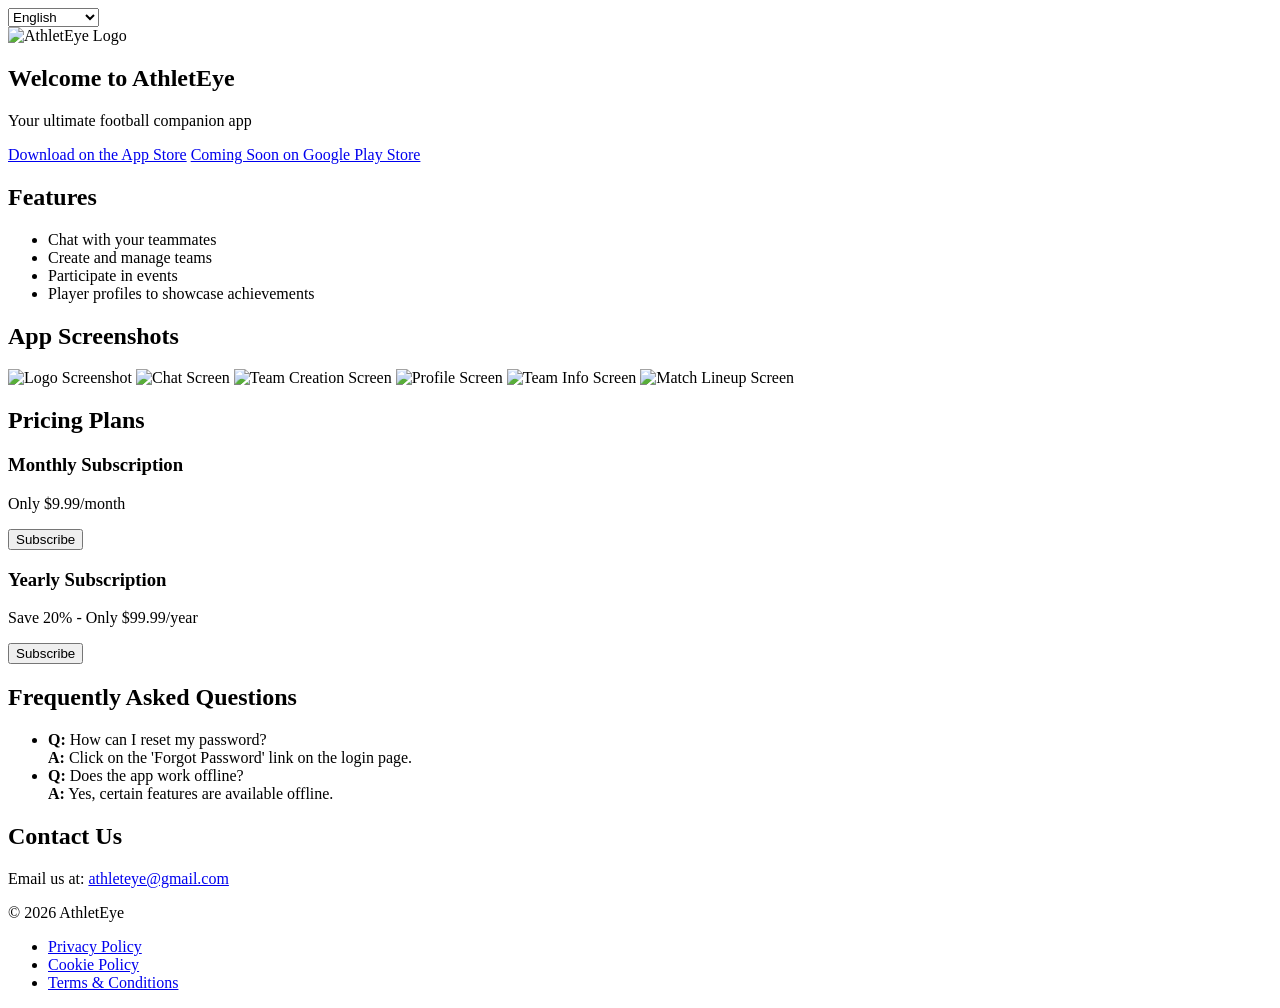
==== index.html @ b9a9fe34 "Created index.html for the AthletEye website with multilingual support and various sections." ====
<!DOCTYPE html>
<html lang="en">
<head>
    <meta charset="UTF-8">
    <meta name="viewport" content="width=device-width, initial-scale=1.0">
    <title>AthletEye - Multilingual Marketing Website</title>
    <link rel="stylesheet" href="styles.css">
</head>
<body>
    <header>
        <div class="language-switcher">
            <select id="language-selector">
                <option value="en">English</option>
                <option value="es">Spanish</option>
                <option value="tr">Turkish</option>
                <option value="pt">Portuguese</option>
                <option value="de">German</option>
                <option value="it">Italian</option>
                <option value="fr">French</option>
            </select>
        </div>
        <div class="logo">
            <img src="logo.png" alt="AthletEye Logo">
        </div>
    </header>

    <section class="hero">
        <h1>Welcome to AthletEye</h1>
        <p>Your ultimate football companion app</p>
        <a href="https://appstore.com" class="cta-button">Download on the App Store</a>
        <a href="https://play.google.com" class="cta-button">Coming Soon on Google Play Store</a>
    </section>

    <section class="features">
        <h2>Features</h2>
        <ul>
            <li>Chat with your teammates</li>
            <li>Create and manage teams</li>
            <li>Participate in events</li>
            <li>Player profiles to showcase achievements</li>
        </ul>
    </section>

    <section class="screenshots">
        <h2>App Screenshots</h2>
        <div class="carousel">
            <img src="screenshots/logo.png" alt="Logo Screenshot">
            <img src="screenshots/chat.png" alt="Chat Screen">
            <img src="screenshots/team-creation.png" alt="Team Creation Screen">
            <img src="screenshots/profile.png" alt="Profile Screen">
            <img src="screenshots/team-info.png" alt="Team Info Screen">
            <img src="screenshots/match-lineup.png" alt="Match Lineup Screen">
        </div>
    </section>

    <section class="pricing">
        <h2>Pricing Plans</h2>
        <div class="plans">
            <div class="plan">
                <h3>Monthly Subscription</h3>
                <p>Only $9.99/month</p>
                <button>Subscribe</button>
            </div>
            <div class="plan">
                <h3>Yearly Subscription</h3>
                <p>Save 20% - Only $99.99/year</p>
                <button>Subscribe</button>
            </div>
        </div>
    </section>

    <section class="faq">
        <h2>Frequently Asked Questions</h2>
        <ul>
            <li><strong>Q:</strong> How can I reset my password?<br><strong>A:</strong> Click on the 'Forgot Password' link on the login page.</li>
            <li><strong>Q:</strong> Does the app work offline?<br><strong>A:</strong> Yes, certain features are available offline.</li>
        </ul>
    </section>

    <section class="contact">
        <h2>Contact Us</h2>
        <p>Email us at: <a href="mailto:athleteye@gmail.com">athleteye@gmail.com</a></p>
    </section>

    <footer>
        <p>&copy; 2026 AthletEye</p>
        <ul>
            <li><a href="https://iubenda.com/privacy-policy">Privacy Policy</a></li>
            <li><a href="https://iubenda.com/cookie-policy">Cookie Policy</a></li>
            <li><a href="https://iubenda.com/terms-and-conditions">Terms & Conditions</a></li>
        </ul>
    </footer>
</body>
</html>
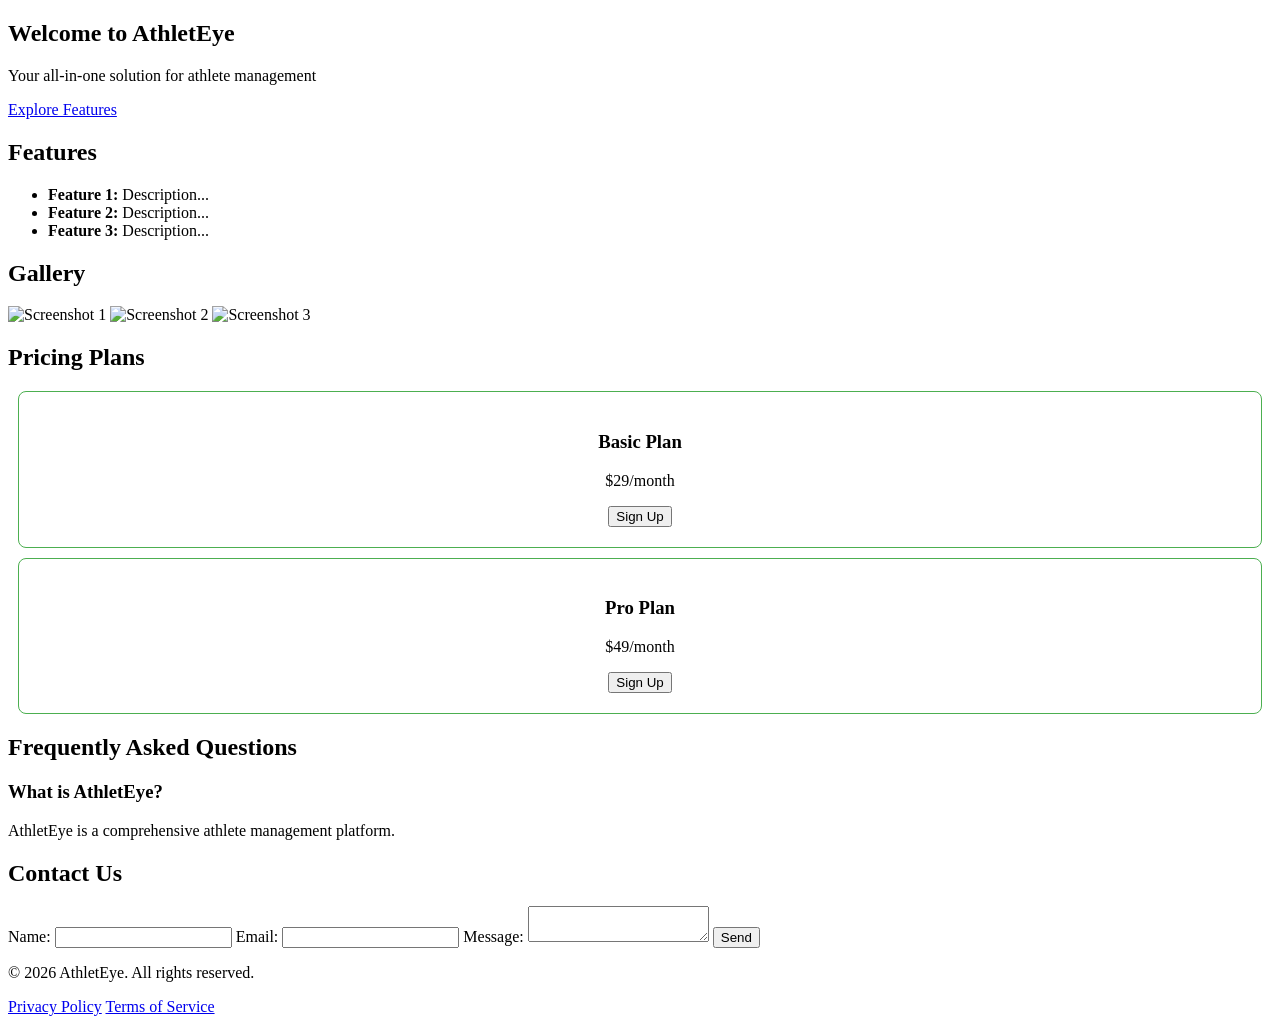
==== commit cb70009b: "Update index.html for multilingual support" ====
--- a/index.html
+++ b/index.html
@@ -3,92 +3,82 @@
 <head>
     <meta charset="UTF-8">
     <meta name="viewport" content="width=device-width, initial-scale=1.0">
-    <title>AthletEye - Multilingual Marketing Website</title>
+    <title>AthletEye Marketing Website</title>
     <link rel="stylesheet" href="styles.css">
 </head>
 <body>
-    <header>
-        <div class="language-switcher">
-            <select id="language-selector">
-                <option value="en">English</option>
-                <option value="es">Spanish</option>
-                <option value="tr">Turkish</option>
-                <option value="pt">Portuguese</option>
-                <option value="de">German</option>
-                <option value="it">Italian</option>
-                <option value="fr">French</option>
-            </select>
-        </div>
-        <div class="logo">
-            <img src="logo.png" alt="AthletEye Logo">
-        </div>
-    </header>
-
-    <section class="hero">
+    <!-- Hero Section -->
+    <section id="hero" data-lang="en">
         <h1>Welcome to AthletEye</h1>
-        <p>Your ultimate football companion app</p>
-        <a href="https://appstore.com" class="cta-button">Download on the App Store</a>
-        <a href="https://play.google.com" class="cta-button">Coming Soon on Google Play Store</a>
+        <p>Your all-in-one solution for athlete management</p>
+        <a href="#features" class="cta-button">Explore Features</a>
     </section>
 
-    <section class="features">
+    <!-- Features -->
+    <section id="features" data-lang="en">
         <h2>Features</h2>
         <ul>
-            <li>Chat with your teammates</li>
-            <li>Create and manage teams</li>
-            <li>Participate in events</li>
-            <li>Player profiles to showcase achievements</li>
+            <li><strong>Feature 1:</strong> Description...</li>
+            <li><strong>Feature 2:</strong> Description...</li>
+            <li><strong>Feature 3:</strong> Description...</li>
         </ul>
     </section>
 
-    <section class="screenshots">
-        <h2>App Screenshots</h2>
+    <!-- Screenshots Carousel -->
+    <section id="screenshots" data-lang="en">
+        <h2>Gallery</h2>
         <div class="carousel">
-            <img src="screenshots/logo.png" alt="Logo Screenshot">
-            <img src="screenshots/chat.png" alt="Chat Screen">
-            <img src="screenshots/team-creation.png" alt="Team Creation Screen">
-            <img src="screenshots/profile.png" alt="Profile Screen">
-            <img src="screenshots/team-info.png" alt="Team Info Screen">
-            <img src="screenshots/match-lineup.png" alt="Match Lineup Screen">
+            <img src="screenshot1.jpg" alt="Screenshot 1">
+            <img src="screenshot2.jpg" alt="Screenshot 2">
+            <img src="screenshot3.jpg" alt="Screenshot 3">
         </div>
     </section>
 
-    <section class="pricing">
+    <!-- Pricing Plans -->
+    <section id="pricing" data-lang="en">
         <h2>Pricing Plans</h2>
-        <div class="plans">
-            <div class="plan">
-                <h3>Monthly Subscription</h3>
-                <p>Only $9.99/month</p>
-                <button>Subscribe</button>
-            </div>
-            <div class="plan">
-                <h3>Yearly Subscription</h3>
-                <p>Save 20% - Only $99.99/year</p>
-                <button>Subscribe</button>
-            </div>
+        <div class="pricing-plan">
+            <h3>Basic Plan</h3>
+            <p>$29/month</p>
+            <button>Sign Up</button>
+        </div>
+        <div class="pricing-plan">
+            <h3>Pro Plan</h3>
+            <p>$49/month</p>
+            <button>Sign Up</button>
         </div>
     </section>
 
-    <section class="faq">
+    <!-- FAQ -->
+    <section id="faq" data-lang="en">
         <h2>Frequently Asked Questions</h2>
-        <ul>
-            <li><strong>Q:</strong> How can I reset my password?<br><strong>A:</strong> Click on the 'Forgot Password' link on the login page.</li>
-            <li><strong>Q:</strong> Does the app work offline?<br><strong>A:</strong> Yes, certain features are available offline.</li>
-        </ul>
+        <div class="faq-item">
+            <h3>What is AthletEye?</h3>
+            <p>AthletEye is a comprehensive athlete management platform.</p>
+        </div>
     </section>
 
-    <section class="contact">
+    <!-- Contact Form -->
+    <section id="contact" data-lang="en">
         <h2>Contact Us</h2>
-        <p>Email us at: <a href="mailto:athleteye@gmail.com">athleteye@gmail.com</a></p>
+        <form>
+            <label for="name">Name:</label>
+            <input type="text" id="name" name="name" required>
+            <label for="email">Email:</label>
+            <input type="email" id="email" name="email" required>
+            <label for="message">Message:</label>
+            <textarea id="message" name="message" required></textarea>
+            <button type="submit">Send</button>
+        </form>
     </section>
 
+    <!-- Iubenda Footer Links -->
     <footer>
-        <p>&copy; 2026 AthletEye</p>
-        <ul>
-            <li><a href="https://iubenda.com/privacy-policy">Privacy Policy</a></li>
-            <li><a href="https://iubenda.com/cookie-policy">Cookie Policy</a></li>
-            <li><a href="https://iubenda.com/terms-and-conditions">Terms & Conditions</a></li>
-        </ul>
+        <p>© 2026 AthletEye. All rights reserved.</p>
+        <a href="https://www.iubenda.com/en/help/6755-iubenda-and-your-website">Privacy Policy</a>
+        <a href="https://www.iubenda.com/en/help/6756-terms-of-service">Terms of Service</a>
     </footer>
+
+    <script src="script.js"></script>
 </body>
-</html>+</html>
--- a/styles.css
+++ b/styles.css
@@ -0,0 +1,83 @@
+.header {
+    background-color: #4CAF50; /* Green */
+    color: white;
+    padding: 15px;
+    text-align: center;
+}
+
+.language-switcher {
+    float: right;
+}
+
+.hero {
+    background-image: url('hero-background.jpg');
+    height: 50vh;
+    display: flex;
+    justify-content: center;
+    align-items: center;
+    color: white;
+    text-align: center;
+}
+
+.features {
+    display: flex;
+    flex-wrap: wrap;
+    justify-content: space-around;
+    padding: 20px;
+}
+
+.feature {
+    flex: 1;
+    min-width: 200px;
+    margin: 10px;
+    text-align: center;
+}
+
+.screenshots-carousel {
+    display: flex;
+    overflow: auto;
+    padding: 20px;
+}
+
+.screenshot {
+    min-width: 300px;
+    margin: 10px;
+}
+
+.pricing-plans {
+    display: flex;
+    justify-content: space-around;
+    padding: 20px;
+}
+
+.pricing-plan {
+    border: 1px solid #4CAF50;
+    border-radius: 8px;
+    padding: 20px;
+    text-align: center;
+    flex: 1;
+    margin: 10px;
+}
+
+.faq {
+    padding: 20px;
+}
+
+.contact-form {
+    display: flex;
+    flex-direction: column;
+    padding: 20px;
+}
+
+.footer {
+    background-color: #4CAF50;
+    color: white;
+    text-align: center;
+    padding: 15px;
+}
+
+@media (max-width: 768px) {
+    .features, .pricing-plans {
+        flex-direction: column;
+    }
+}
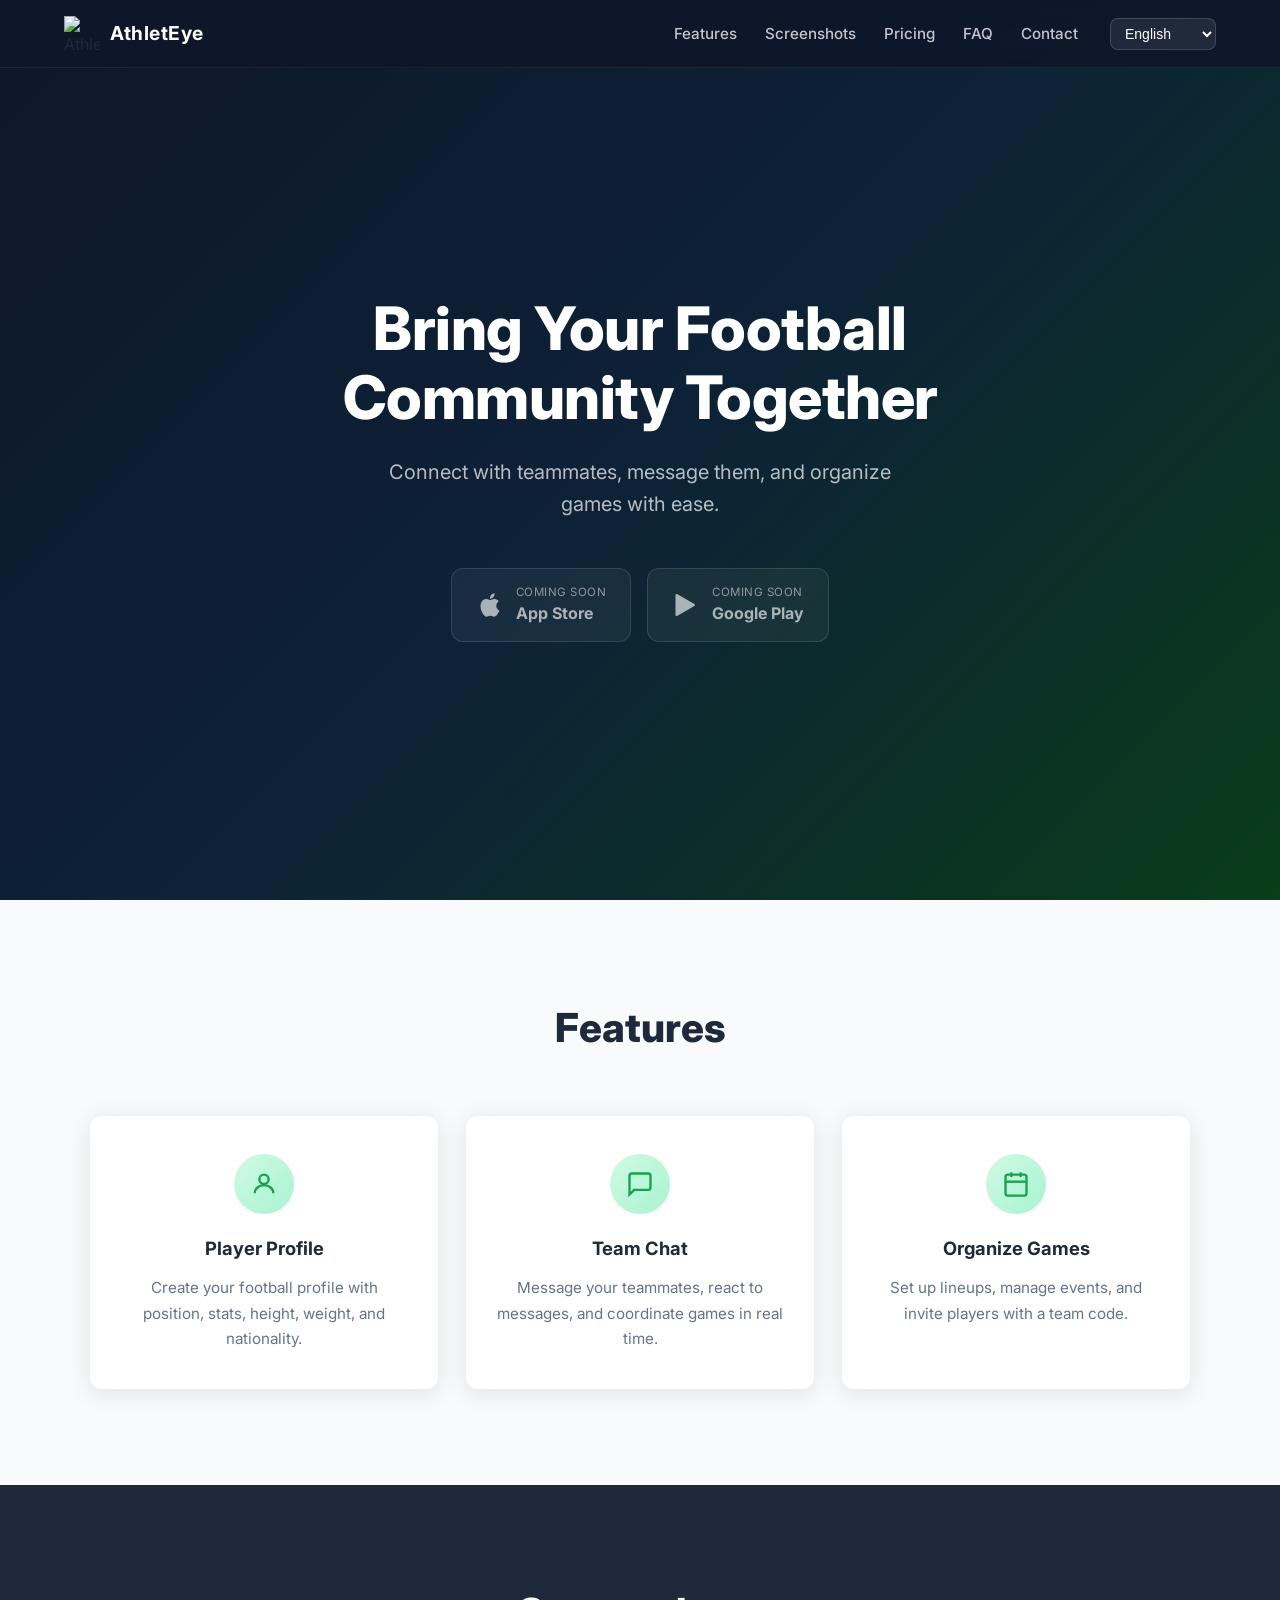
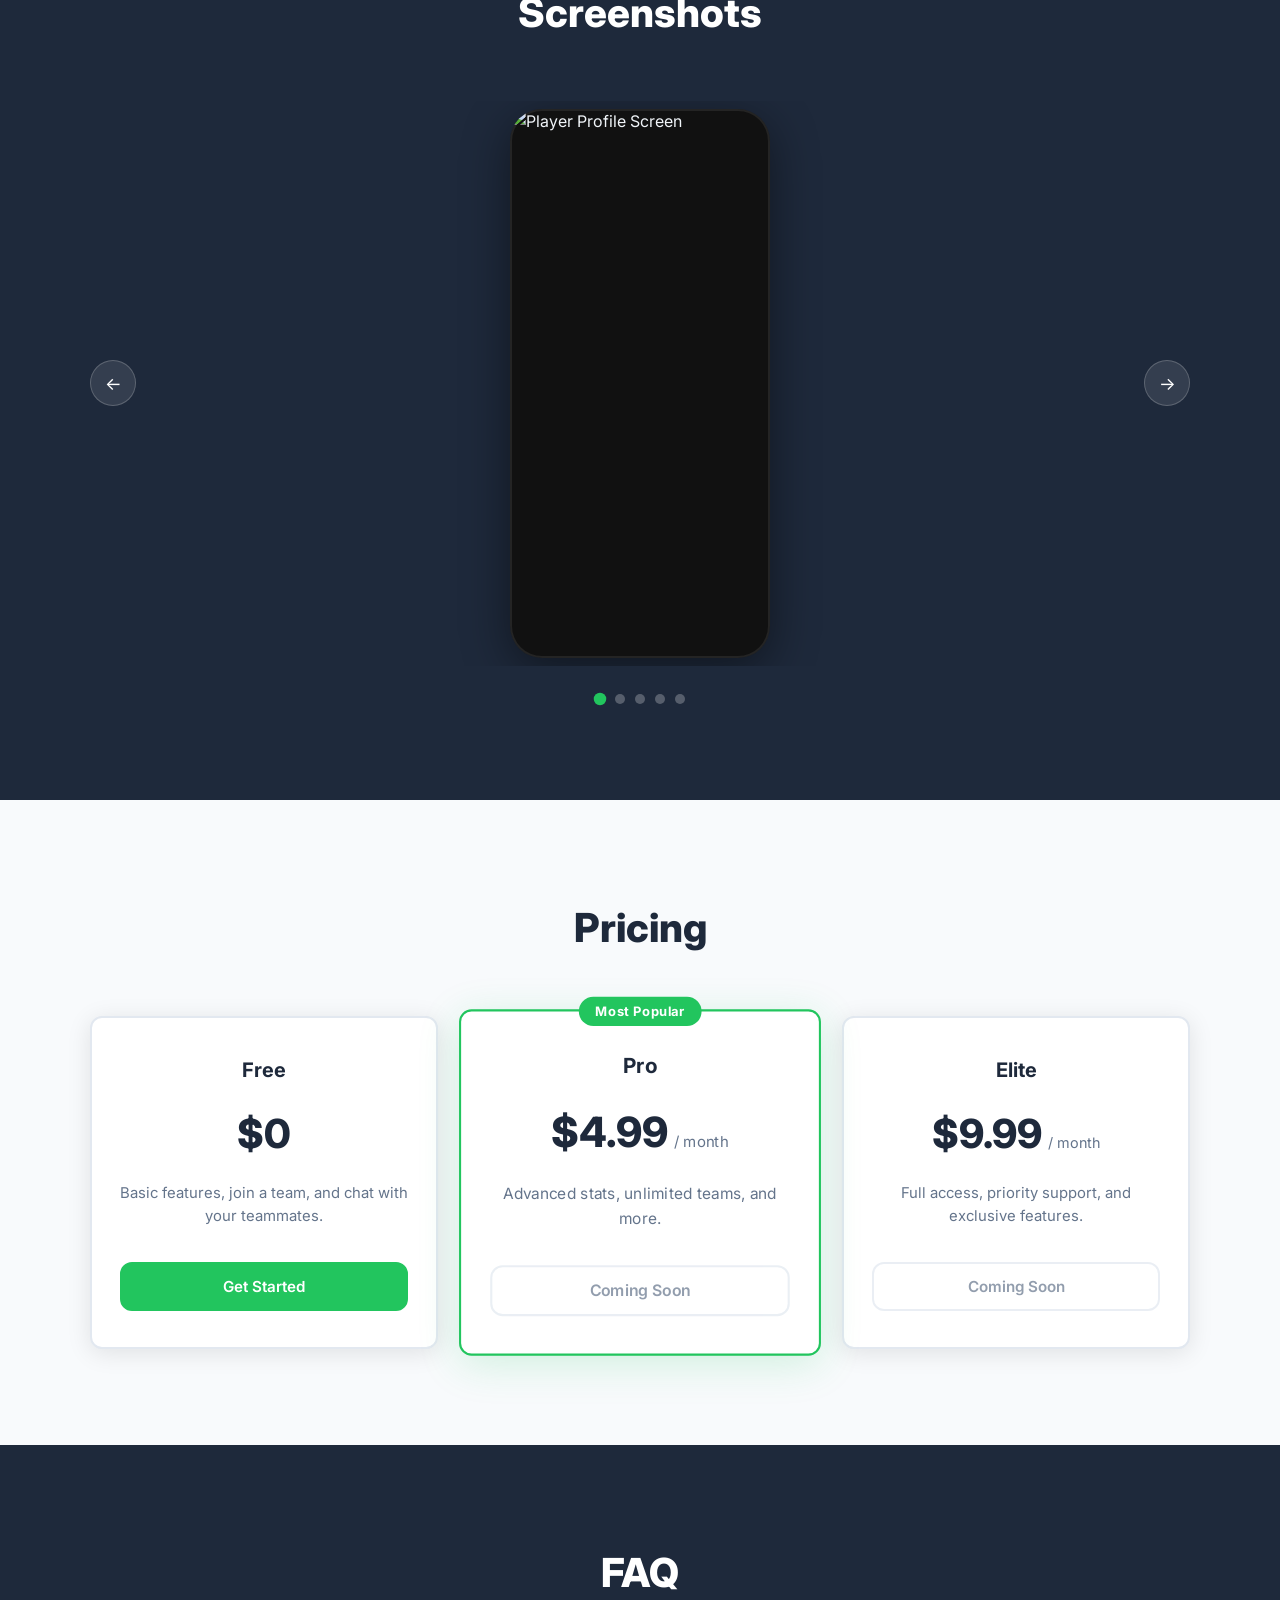
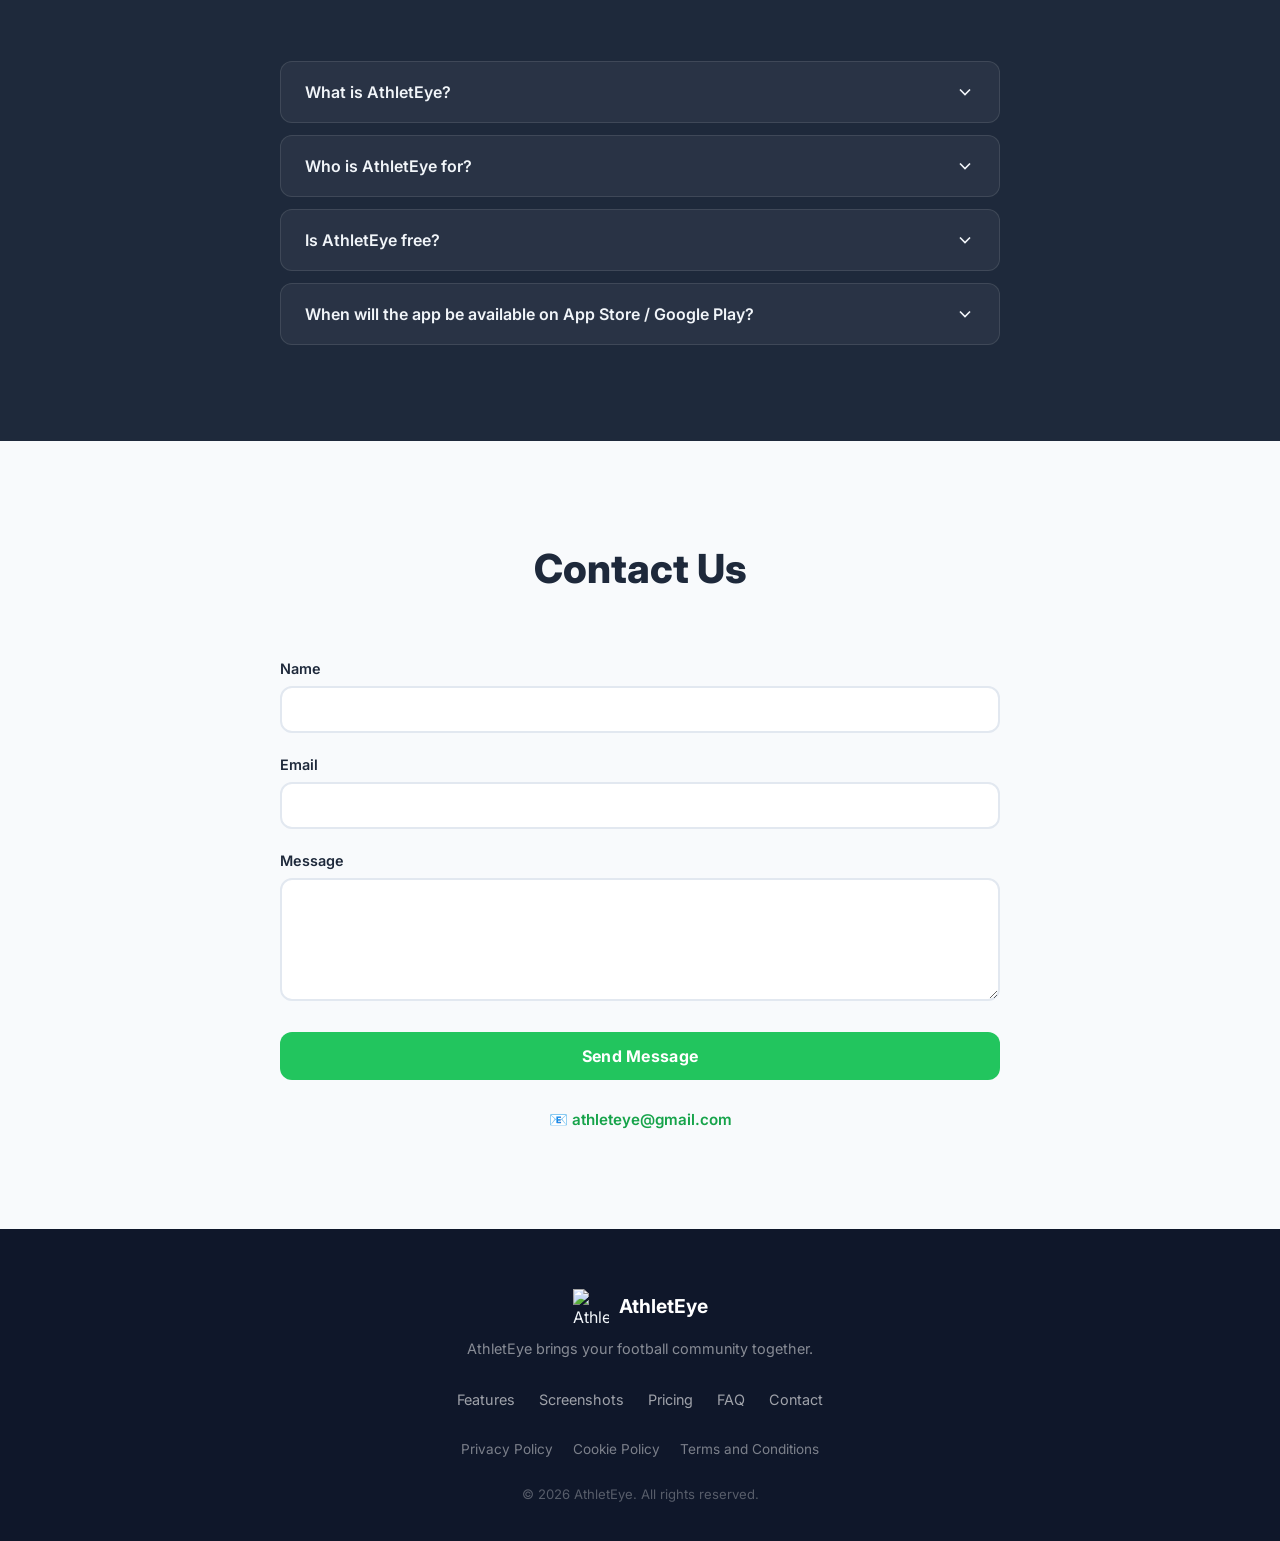
==== commit f8f10973: "Complete AthletEye website redesign: rewrite index.html, styles.css, script.js, translations.json Co" ====
--- a/index.html
+++ b/index.html
@@ -3,82 +3,289 @@
 <head>
     <meta charset="UTF-8">
     <meta name="viewport" content="width=device-width, initial-scale=1.0">
-    <title>AthletEye Marketing Website</title>
+    <title>AthletEye – Football Community App</title>
     <link rel="stylesheet" href="styles.css">
+    <link rel="preconnect" href="https://fonts.googleapis.com">
+    <link rel="preconnect" href="https://fonts.gstatic.com" crossorigin>
+    <link href="https://fonts.googleapis.com/css2?family=Inter:wght@400;500;600;700;800&display=swap" rel="stylesheet">
 </head>
 <body>
+
+    <!-- Navbar -->
+    <nav id="navbar">
+        <div class="nav-inner">
+            <a class="nav-brand" href="#">
+                <img src="logo.png" alt="AthletEye Logo" class="nav-logo">
+                <span class="nav-name">AthletEye</span>
+            </a>
+            <ul class="nav-links">
+                <li><a href="#features" data-i18n="nav.features">Features</a></li>
+                <li><a href="#screenshots" data-i18n="nav.screenshots">Screenshots</a></li>
+                <li><a href="#pricing" data-i18n="nav.pricing">Pricing</a></li>
+                <li><a href="#faq" data-i18n="nav.faq">FAQ</a></li>
+                <li><a href="#contact" data-i18n="nav.contact">Contact</a></li>
+            </ul>
+            <select id="language-selector" aria-label="Select Language">
+                <option value="en">English</option>
+                <option value="es">Español</option>
+                <option value="tr">Türkçe</option>
+                <option value="pt">Português</option>
+                <option value="de">Deutsch</option>
+                <option value="it">Italiano</option>
+                <option value="fr">Français</option>
+            </select>
+            <button class="nav-toggle" id="nav-toggle" aria-label="Toggle navigation">
+                <span></span><span></span><span></span>
+            </button>
+        </div>
+    </nav>
+
     <!-- Hero Section -->
-    <section id="hero" data-lang="en">
-        <h1>Welcome to AthletEye</h1>
-        <p>Your all-in-one solution for athlete management</p>
-        <a href="#features" class="cta-button">Explore Features</a>
-    </section>
-
-    <!-- Features -->
-    <section id="features" data-lang="en">
-        <h2>Features</h2>
-        <ul>
-            <li><strong>Feature 1:</strong> Description...</li>
-            <li><strong>Feature 2:</strong> Description...</li>
-            <li><strong>Feature 3:</strong> Description...</li>
-        </ul>
-    </section>
-
-    <!-- Screenshots Carousel -->
-    <section id="screenshots" data-lang="en">
-        <h2>Gallery</h2>
-        <div class="carousel">
-            <img src="screenshot1.jpg" alt="Screenshot 1">
-            <img src="screenshot2.jpg" alt="Screenshot 2">
-            <img src="screenshot3.jpg" alt="Screenshot 3">
-        </div>
-    </section>
-
-    <!-- Pricing Plans -->
-    <section id="pricing" data-lang="en">
-        <h2>Pricing Plans</h2>
-        <div class="pricing-plan">
-            <h3>Basic Plan</h3>
-            <p>$29/month</p>
-            <button>Sign Up</button>
-        </div>
-        <div class="pricing-plan">
-            <h3>Pro Plan</h3>
-            <p>$49/month</p>
-            <button>Sign Up</button>
-        </div>
-    </section>
-
-    <!-- FAQ -->
-    <section id="faq" data-lang="en">
-        <h2>Frequently Asked Questions</h2>
-        <div class="faq-item">
-            <h3>What is AthletEye?</h3>
-            <p>AthletEye is a comprehensive athlete management platform.</p>
-        </div>
-    </section>
-
-    <!-- Contact Form -->
-    <section id="contact" data-lang="en">
-        <h2>Contact Us</h2>
-        <form>
-            <label for="name">Name:</label>
-            <input type="text" id="name" name="name" required>
-            <label for="email">Email:</label>
-            <input type="email" id="email" name="email" required>
-            <label for="message">Message:</label>
-            <textarea id="message" name="message" required></textarea>
-            <button type="submit">Send</button>
-        </form>
-    </section>
-
-    <!-- Iubenda Footer Links -->
-    <footer>
-        <p>© 2026 AthletEye. All rights reserved.</p>
-        <a href="https://www.iubenda.com/en/help/6755-iubenda-and-your-website">Privacy Policy</a>
-        <a href="https://www.iubenda.com/en/help/6756-terms-of-service">Terms of Service</a>
+    <section id="hero">
+        <div class="hero-content">
+            <h1 class="hero-title" data-i18n="hero.title">Bring Your Football Community Together</h1>
+            <p class="hero-subtitle" data-i18n="hero.subtitle">Connect with teammates, message them, and organize games with ease.</p>
+            <div class="hero-buttons">
+                <a href="#" class="btn-store btn-store--disabled" aria-disabled="true">
+                    <svg class="store-icon" viewBox="0 0 24 24" fill="currentColor" aria-hidden="true"><path d="M18.71 19.5c-.83 1.24-1.71 2.45-3.05 2.47-1.34.03-1.77-.79-3.29-.79-1.53 0-2 .77-3.27.82-1.31.05-2.3-1.32-3.14-2.53C4.25 17 2.94 12.45 4.7 9.39c.87-1.52 2.43-2.48 4.12-2.51 1.28-.02 2.5.87 3.29.87.78 0 2.26-1.07 3.8-.91.65.03 2.47.26 3.64 1.98-.09.06-2.17 1.28-2.15 3.81.03 3.02 2.65 4.03 2.68 4.04-.03.07-.42 1.44-1.38 2.83M13 3.5c.73-.83 1.94-1.46 2.94-1.5.13 1.17-.34 2.35-1.04 3.19-.69.85-1.83 1.51-2.95 1.42-.15-1.15.41-2.35 1.05-3.11z"/></svg>
+                    <div class="store-text">
+                        <span class="store-label" data-i18n="hero.coming_soon">Coming Soon</span>
+                        <span class="store-name" data-i18n="hero.appstore_btn">App Store</span>
+                    </div>
+                </a>
+                <a href="#" class="btn-store btn-store--disabled" aria-disabled="true">
+                    <svg class="store-icon" viewBox="0 0 24 24" fill="currentColor" aria-hidden="true"><path d="M3 20.5v-17c0-.83 1.01-1.3 1.69-.78l14.5 8.5c.62.36.62 1.21 0 1.57l-14.5 8.5c-.68.51-1.69.04-1.69-.79z"/></svg>
+                    <div class="store-text">
+                        <span class="store-label" data-i18n="hero.coming_soon">Coming Soon</span>
+                        <span class="store-name" data-i18n="hero.googleplay_btn">Google Play</span>
+                    </div>
+                </a>
+            </div>
+        </div>
+    </section>
+
+    <!-- Features Section -->
+    <section id="features" class="section section--light">
+        <div class="container">
+            <h2 class="section-title" data-i18n="features.section_title">Features</h2>
+            <div class="features-grid">
+                <div class="feature-card">
+                    <div class="feature-icon">
+                        <svg viewBox="0 0 24 24" fill="none" stroke="currentColor" stroke-width="2" aria-hidden="true"><circle cx="12" cy="8" r="4"/><path d="M4 20c0-4 3.6-7 8-7s8 3 8 7"/></svg>
+                    </div>
+                    <h3 data-i18n="features.feature1_title">Player Profile</h3>
+                    <p data-i18n="features.feature1_desc">Create your football profile with position, stats, height, weight, and nationality.</p>
+                </div>
+                <div class="feature-card">
+                    <div class="feature-icon">
+                        <svg viewBox="0 0 24 24" fill="none" stroke="currentColor" stroke-width="2" aria-hidden="true"><path d="M21 15a2 2 0 0 1-2 2H7l-4 4V5a2 2 0 0 1 2-2h14a2 2 0 0 1 2 2z"/></svg>
+                    </div>
+                    <h3 data-i18n="features.feature2_title">Team Chat</h3>
+                    <p data-i18n="features.feature2_desc">Message your teammates, react to messages, and coordinate games in real time.</p>
+                </div>
+                <div class="feature-card">
+                    <div class="feature-icon">
+                        <svg viewBox="0 0 24 24" fill="none" stroke="currentColor" stroke-width="2" aria-hidden="true"><rect x="3" y="4" width="18" height="18" rx="2"/><line x1="16" y1="2" x2="16" y2="6"/><line x1="8" y1="2" x2="8" y2="6"/><line x1="3" y1="10" x2="21" y2="10"/></svg>
+                    </div>
+                    <h3 data-i18n="features.feature3_title">Organize Games</h3>
+                    <p data-i18n="features.feature3_desc">Set up lineups, manage events, and invite players with a team code.</p>
+                </div>
+            </div>
+        </div>
+    </section>
+
+    <!-- Screenshots Section -->
+    <section id="screenshots" class="section section--dark">
+        <div class="container">
+            <h2 class="section-title" data-i18n="screenshots.section_title">Screenshots</h2>
+            <div class="carousel-wrapper">
+                <button class="carousel-btn carousel-btn--prev" id="carousel-prev" aria-label="Previous screenshot">&#8592;</button>
+                <div class="carousel-track-container">
+                    <div class="carousel-track" id="carousel-track">
+                        <div class="carousel-slide">
+                            <div class="phone-frame">
+                                <img src="screenshot-profile.png" alt="Player Profile Screen" loading="lazy">
+                            </div>
+                        </div>
+                        <div class="carousel-slide">
+                            <div class="phone-frame">
+                                <img src="screenshot-team.png" alt="Team Setup Screen" loading="lazy">
+                            </div>
+                        </div>
+                        <div class="carousel-slide">
+                            <div class="phone-frame">
+                                <img src="screenshot-chat.png" alt="Team Chat Screen" loading="lazy">
+                            </div>
+                        </div>
+                        <div class="carousel-slide">
+                            <div class="phone-frame">
+                                <img src="screenshot-teaminfo.png" alt="Team Info Screen" loading="lazy">
+                            </div>
+                        </div>
+                        <div class="carousel-slide">
+                            <div class="phone-frame">
+                                <img src="screenshot-lineup.png" alt="Lineup Screen" loading="lazy">
+                            </div>
+                        </div>
+                    </div>
+                </div>
+                <button class="carousel-btn carousel-btn--next" id="carousel-next" aria-label="Next screenshot">&#8594;</button>
+            </div>
+            <div class="carousel-dots" id="carousel-dots">
+                <button class="dot dot--active" aria-label="Slide 1"></button>
+                <button class="dot" aria-label="Slide 2"></button>
+                <button class="dot" aria-label="Slide 3"></button>
+                <button class="dot" aria-label="Slide 4"></button>
+                <button class="dot" aria-label="Slide 5"></button>
+            </div>
+        </div>
+    </section>
+
+    <!-- Pricing Section -->
+    <section id="pricing" class="section section--light">
+        <div class="container">
+            <h2 class="section-title" data-i18n="pricing.section_title">Pricing</h2>
+            <div class="pricing-grid">
+                <div class="pricing-card">
+                    <h3 class="pricing-plan-name" data-i18n="pricing.free_title">Free</h3>
+                    <div class="pricing-price">
+                        <span class="price-amount">$0</span>
+                    </div>
+                    <p class="pricing-desc" data-i18n="pricing.free_desc">Basic features, join a team, and chat with your teammates.</p>
+                    <button class="btn-pricing" data-i18n="pricing.sign_up">Get Started</button>
+                </div>
+                <div class="pricing-card pricing-card--popular">
+                    <span class="popular-badge" data-i18n="pricing.most_popular">Most Popular</span>
+                    <h3 class="pricing-plan-name" data-i18n="pricing.pro_title">Pro</h3>
+                    <div class="pricing-price">
+                        <span class="price-amount">$4.99</span>
+                        <span class="price-period">/ <span data-i18n="pricing.month">month</span></span>
+                    </div>
+                    <p class="pricing-desc" data-i18n="pricing.pro_desc">Advanced stats, unlimited teams, and more.</p>
+                    <button class="btn-pricing btn-pricing--coming-soon" disabled>
+                        <span data-i18n="pricing.coming_soon">Coming Soon</span>
+                    </button>
+                </div>
+                <div class="pricing-card">
+                    <h3 class="pricing-plan-name" data-i18n="pricing.elite_title">Elite</h3>
+                    <div class="pricing-price">
+                        <span class="price-amount">$9.99</span>
+                        <span class="price-period">/ <span data-i18n="pricing.month">month</span></span>
+                    </div>
+                    <p class="pricing-desc" data-i18n="pricing.elite_desc">Full access, priority support, and exclusive features.</p>
+                    <button class="btn-pricing btn-pricing--coming-soon" disabled>
+                        <span data-i18n="pricing.coming_soon">Coming Soon</span>
+                    </button>
+                </div>
+            </div>
+        </div>
+    </section>
+
+    <!-- FAQ Section -->
+    <section id="faq" class="section section--dark">
+        <div class="container container--narrow">
+            <h2 class="section-title" data-i18n="faq.section_title">FAQ</h2>
+            <div class="faq-list">
+                <div class="faq-item">
+                    <button class="faq-question" aria-expanded="false">
+                        <span data-i18n="faq.q1">What is AthletEye?</span>
+                        <svg class="faq-chevron" viewBox="0 0 24 24" fill="none" stroke="currentColor" stroke-width="2" aria-hidden="true"><polyline points="6 9 12 15 18 9"/></svg>
+                    </button>
+                    <div class="faq-answer">
+                        <p data-i18n="faq.a1">AthletEye is a football community app for iOS and Android that helps players connect with teammates, organize games, and manage teams.</p>
+                    </div>
+                </div>
+                <div class="faq-item">
+                    <button class="faq-question" aria-expanded="false">
+                        <span data-i18n="faq.q2">Who is AthletEye for?</span>
+                        <svg class="faq-chevron" viewBox="0 0 24 24" fill="none" stroke="currentColor" stroke-width="2" aria-hidden="true"><polyline points="6 9 12 15 18 9"/></svg>
+                    </button>
+                    <div class="faq-answer">
+                        <p data-i18n="faq.a2">AthletEye is designed for football players aged 13 and above who want to stay connected with their team.</p>
+                    </div>
+                </div>
+                <div class="faq-item">
+                    <button class="faq-question" aria-expanded="false">
+                        <span data-i18n="faq.q3">Is AthletEye free?</span>
+                        <svg class="faq-chevron" viewBox="0 0 24 24" fill="none" stroke="currentColor" stroke-width="2" aria-hidden="true"><polyline points="6 9 12 15 18 9"/></svg>
+                    </button>
+                    <div class="faq-answer">
+                        <p data-i18n="faq.a3">Yes, AthletEye offers a free plan with essential features. Pro and Elite plans are available for advanced functionality.</p>
+                    </div>
+                </div>
+                <div class="faq-item">
+                    <button class="faq-question" aria-expanded="false">
+                        <span data-i18n="faq.q4">When will the app be available on App Store / Google Play?</span>
+                        <svg class="faq-chevron" viewBox="0 0 24 24" fill="none" stroke="currentColor" stroke-width="2" aria-hidden="true"><polyline points="6 9 12 15 18 9"/></svg>
+                    </button>
+                    <div class="faq-answer">
+                        <p data-i18n="faq.a4">AthletEye is coming soon to both the App Store and Google Play. Stay tuned for the official release!</p>
+                    </div>
+                </div>
+            </div>
+        </div>
+    </section>
+
+    <!-- Contact Section -->
+    <section id="contact" class="section section--light">
+        <div class="container container--narrow">
+            <h2 class="section-title" data-i18n="contact.section_title">Contact Us</h2>
+            <form id="contact-form" novalidate>
+                <div class="form-group">
+                    <label for="contact-name" data-i18n="contact.name_label">Name</label>
+                    <input type="text" id="contact-name" name="name" required autocomplete="name">
+                </div>
+                <div class="form-group">
+                    <label for="contact-email" data-i18n="contact.email_label">Email</label>
+                    <input type="email" id="contact-email" name="email" required autocomplete="email">
+                </div>
+                <div class="form-group">
+                    <label for="contact-message" data-i18n="contact.message_label">Message</label>
+                    <textarea id="contact-message" name="message" rows="5" required></textarea>
+                </div>
+                <button type="submit" class="btn-submit" data-i18n="contact.send_btn">Send Message</button>
+                <p class="form-success" id="form-success" hidden data-i18n="contact.success_msg">Thank you! Your message has been sent.</p>
+            </form>
+            <p class="contact-email">📧 <a href="mailto:athleteye@gmail.com">athleteye@gmail.com</a></p>
+        </div>
+    </section>
+
+    <!-- Footer -->
+    <footer id="footer">
+        <div class="footer-inner">
+            <div class="footer-brand">
+                <img src="logo.png" alt="AthletEye Logo" class="footer-logo">
+                <span class="footer-name">AthletEye</span>
+            </div>
+            <p class="footer-tagline" data-i18n="footer.tagline">AthletEye brings your football community together.</p>
+            <nav class="footer-nav" aria-label="Footer navigation">
+                <a href="#features" data-i18n="nav.features">Features</a>
+                <a href="#screenshots" data-i18n="nav.screenshots">Screenshots</a>
+                <a href="#pricing" data-i18n="nav.pricing">Pricing</a>
+                <a href="#faq" data-i18n="nav.faq">FAQ</a>
+                <a href="#contact" data-i18n="nav.contact">Contact</a>
+            </nav>
+            <div class="footer-legal">
+                <a href="https://www.iubenda.com/privacy-policy/13746302" class="iubenda-white no-brand iubenda-noiframe iubenda-embed iub-legal-only iub-body-embed" title="Privacy Policy">Privacy Policy</a>
+                <a href="https://www.iubenda.com/privacy-policy/13746302/cookie-policy" class="iubenda-white no-brand iubenda-noiframe iubenda-embed iub-body-embed" title="Cookie Policy">Cookie Policy</a>
+                <a href="https://www.iubenda.com/terms-and-conditions/13746302" class="iubenda-white no-brand iubenda-noiframe iubenda-embed iub-body-embed" title="Terms and Conditions">Terms and Conditions</a>
+            </div>
+            <p class="footer-rights" data-i18n="footer.rights">© 2026 AthletEye. All rights reserved.</p>
+        </div>
     </footer>
 
+    <script type="text/javascript">
+        (function (w,d) {
+            var loader = function () {
+                var s = d.createElement("script"), tag = d.getElementsByTagName("script")[0];
+                s.src = "https://cdn.iubenda.com/iubenda.js";
+                tag.parentNode.insertBefore(s, tag);
+            };
+            if (w.addEventListener) { w.addEventListener("load", loader, false); }
+            else if (w.attachEvent) { w.attachEvent("onload", loader); }
+            else { w.onload = loader; }
+        })(window, document);
+    </script>
     <script src="script.js"></script>
 </body>
 </html>
--- a/styles.css
+++ b/styles.css
@@ -1,83 +1,720 @@
-.header {
-    background-color: #4CAF50; /* Green */
-    color: white;
-    padding: 15px;
+/* ===========================
+   CSS Custom Properties
+   =========================== */
+:root {
+    --green: #22C55E;
+    --green-dark: #16A34A;
+    --bg-hero: #0F172A;
+    --bg-dark: #1E293B;
+    --bg-light: #F8FAFC;
+    --text-dark: #1E293B;
+    --text-light: #F1F5F9;
+    --text-muted: #64748B;
+    --border: #E2E8F0;
+    --radius: 12px;
+    --shadow: 0 4px 24px rgba(0,0,0,0.10);
+    --shadow-lg: 0 8px 40px rgba(0,0,0,0.18);
+    --nav-height: 68px;
+    --transition: 0.25s ease;
+    --font: 'Inter', system-ui, -apple-system, sans-serif;
+}
+
+/* ===========================
+   Reset & Base
+   =========================== */
+*, *::before, *::after { box-sizing: border-box; margin: 0; padding: 0; }
+
+html { scroll-behavior: smooth; }
+
+body {
+    font-family: var(--font);
+    color: var(--text-dark);
+    background: var(--bg-light);
+    line-height: 1.6;
+    overflow-x: hidden;
+}
+
+img { max-width: 100%; display: block; }
+
+a { color: inherit; text-decoration: none; }
+
+button { cursor: pointer; font-family: var(--font); }
+
+/* ===========================
+   Navbar
+   =========================== */
+#navbar {
+    position: fixed;
+    top: 0; left: 0; right: 0;
+    z-index: 100;
+    height: var(--nav-height);
+    background: rgba(15, 23, 42, 0.85);
+    backdrop-filter: blur(12px);
+    -webkit-backdrop-filter: blur(12px);
+    border-bottom: 1px solid rgba(255,255,255,0.06);
+    transition: transform var(--transition), background var(--transition);
+}
+
+#navbar.nav-hidden { transform: translateY(-100%); }
+
+.nav-inner {
+    max-width: 1200px;
+    margin: 0 auto;
+    padding: 0 24px;
+    height: 100%;
+    display: flex;
+    align-items: center;
+    gap: 32px;
+}
+
+.nav-brand {
+    display: flex;
+    align-items: center;
+    gap: 10px;
+    flex-shrink: 0;
+}
+
+.nav-logo { width: 36px; height: 36px; object-fit: contain; }
+
+.nav-name {
+    font-size: 1.2rem;
+    font-weight: 700;
+    color: #fff;
+    letter-spacing: 0.5px;
+}
+
+.nav-links {
+    display: flex;
+    list-style: none;
+    gap: 28px;
+    margin-left: auto;
+}
+
+.nav-links a {
+    color: rgba(255,255,255,0.75);
+    font-size: 0.95rem;
+    font-weight: 500;
+    transition: color var(--transition);
+}
+
+.nav-links a:hover { color: var(--green); }
+
+#language-selector {
+    background: rgba(255,255,255,0.08);
+    border: 1px solid rgba(255,255,255,0.15);
+    color: #fff;
+    padding: 6px 10px;
+    border-radius: 8px;
+    font-size: 0.875rem;
+    cursor: pointer;
+    outline: none;
+    flex-shrink: 0;
+}
+
+#language-selector:focus { border-color: var(--green); }
+
+#language-selector option { background: var(--bg-dark); color: #fff; }
+
+.nav-toggle {
+    display: none;
+    flex-direction: column;
+    gap: 5px;
+    background: none;
+    border: none;
+    padding: 4px;
+    margin-left: auto;
+}
+
+.nav-toggle span {
+    display: block;
+    width: 24px;
+    height: 2px;
+    background: #fff;
+    border-radius: 2px;
+    transition: var(--transition);
+}
+
+/* ===========================
+   Sections common
+   =========================== */
+.section { padding: 96px 24px; }
+
+.section--light { background: var(--bg-light); color: var(--text-dark); }
+
+.section--dark { background: var(--bg-dark); color: var(--text-light); }
+
+.container {
+    max-width: 1100px;
+    margin: 0 auto;
+}
+
+.container--narrow { max-width: 720px; }
+
+.section-title {
     text-align: center;
-}
-
-.language-switcher {
-    float: right;
-}
-
-.hero {
-    background-image: url('hero-background.jpg');
-    height: 50vh;
-    display: flex;
-    justify-content: center;
-    align-items: center;
-    color: white;
+    font-size: clamp(1.75rem, 4vw, 2.5rem);
+    font-weight: 800;
+    margin-bottom: 56px;
+}
+
+.section--dark .section-title { color: #fff; }
+
+.section--light .section-title { color: var(--text-dark); }
+
+/* ===========================
+   Hero Section
+   =========================== */
+#hero {
+    min-height: 100vh;
+    background: linear-gradient(135deg, var(--bg-hero) 0%, #0d2137 50%, #0a3d1a 100%);
+    display: flex;
+    align-items: center;
+    justify-content: center;
+    padding: calc(var(--nav-height) + 48px) 24px 80px;
     text-align: center;
 }
 
-.features {
-    display: flex;
+.hero-content { max-width: 720px; }
+
+.hero-title {
+    font-size: clamp(2rem, 6vw, 3.75rem);
+    font-weight: 800;
+    color: #fff;
+    line-height: 1.15;
+    margin-bottom: 24px;
+    letter-spacing: -0.5px;
+}
+
+.hero-subtitle {
+    font-size: clamp(1rem, 2.5vw, 1.25rem);
+    color: rgba(255,255,255,0.7);
+    margin-bottom: 48px;
+    max-width: 540px;
+    margin-left: auto;
+    margin-right: auto;
+}
+
+.hero-buttons {
+    display: flex;
+    gap: 16px;
+    justify-content: center;
     flex-wrap: wrap;
-    justify-content: space-around;
-    padding: 20px;
-}
-
-.feature {
+}
+
+.btn-store {
+    display: flex;
+    align-items: center;
+    gap: 12px;
+    background: rgba(255,255,255,0.08);
+    border: 1px solid rgba(255,255,255,0.18);
+    color: #fff;
+    padding: 14px 24px;
+    border-radius: var(--radius);
+    min-width: 180px;
+    transition: background var(--transition), transform var(--transition);
+    text-align: left;
+}
+
+.btn-store:hover { background: rgba(255,255,255,0.14); transform: translateY(-2px); }
+
+.btn-store--disabled {
+    opacity: 0.65;
+    pointer-events: none;
+    cursor: not-allowed;
+}
+
+.store-icon { width: 28px; height: 28px; flex-shrink: 0; }
+
+.store-text { display: flex; flex-direction: column; }
+
+.store-label { font-size: 0.72rem; opacity: 0.8; text-transform: uppercase; letter-spacing: 0.5px; }
+
+.store-name { font-size: 1rem; font-weight: 700; }
+
+/* ===========================
+   Features Section
+   =========================== */
+.features-grid {
+    display: grid;
+    grid-template-columns: repeat(3, 1fr);
+    gap: 28px;
+}
+
+.feature-card {
+    background: #fff;
+    border-radius: var(--radius);
+    padding: 36px 28px;
+    box-shadow: var(--shadow);
+    border: 2px solid transparent;
+    transition: transform var(--transition), border-color var(--transition), box-shadow var(--transition);
+    text-align: center;
+}
+
+.feature-card:hover {
+    transform: translateY(-6px);
+    border-color: var(--green);
+    box-shadow: var(--shadow-lg);
+}
+
+.feature-icon {
+    width: 60px;
+    height: 60px;
+    background: linear-gradient(135deg, #d1fae5, #a7f3d0);
+    border-radius: 50%;
+    display: flex;
+    align-items: center;
+    justify-content: center;
+    margin: 0 auto 20px;
+}
+
+.feature-icon svg {
+    width: 28px;
+    height: 28px;
+    stroke: var(--green-dark);
+}
+
+.feature-card h3 {
+    font-size: 1.15rem;
+    font-weight: 700;
+    margin-bottom: 12px;
+    color: var(--text-dark);
+}
+
+.feature-card p {
+    color: var(--text-muted);
+    font-size: 0.95rem;
+    line-height: 1.65;
+}
+
+/* ===========================
+   Screenshots / Carousel
+   =========================== */
+.carousel-wrapper {
+    display: flex;
+    align-items: center;
+    gap: 16px;
+}
+
+.carousel-track-container {
+    overflow: hidden;
     flex: 1;
-    min-width: 200px;
-    margin: 10px;
+    border-radius: var(--radius);
+}
+
+.carousel-track {
+    display: flex;
+    transition: transform 0.45s cubic-bezier(0.4, 0, 0.2, 1);
+    will-change: transform;
+    user-select: none;
+}
+
+.carousel-slide {
+    min-width: 100%;
+    display: flex;
+    justify-content: center;
+    padding: 8px 0;
+}
+
+.phone-frame {
+    width: 260px;
+    border-radius: 32px;
+    overflow: hidden;
+    box-shadow: 0 12px 48px rgba(0,0,0,0.45), inset 0 0 0 2px rgba(255,255,255,0.08);
+    background: #111;
+    aspect-ratio: 9/19;
+    display: flex;
+    align-items: center;
+    justify-content: center;
+}
+
+.phone-frame img {
+    width: 100%;
+    height: 100%;
+    object-fit: cover;
+    border-radius: 30px;
+}
+
+.carousel-btn {
+    width: 46px;
+    height: 46px;
+    background: rgba(255,255,255,0.1);
+    border: 1px solid rgba(255,255,255,0.2);
+    color: #fff;
+    border-radius: 50%;
+    font-size: 1.1rem;
+    display: flex;
+    align-items: center;
+    justify-content: center;
+    flex-shrink: 0;
+    transition: background var(--transition);
+}
+
+.carousel-btn:hover { background: var(--green); border-color: var(--green); }
+
+.carousel-dots {
+    display: flex;
+    justify-content: center;
+    gap: 10px;
+    margin-top: 28px;
+}
+
+.dot {
+    width: 10px;
+    height: 10px;
+    border-radius: 50%;
+    background: rgba(255,255,255,0.25);
+    border: none;
+    padding: 0;
+    transition: background var(--transition), transform var(--transition);
+}
+
+.dot--active {
+    background: var(--green);
+    transform: scale(1.25);
+}
+
+/* ===========================
+   Pricing Section
+   =========================== */
+.pricing-grid {
+    display: grid;
+    grid-template-columns: repeat(3, 1fr);
+    gap: 28px;
+    align-items: start;
+}
+
+.pricing-card {
+    background: #fff;
+    border-radius: var(--radius);
+    padding: 36px 28px;
+    box-shadow: var(--shadow);
+    border: 2px solid var(--border);
     text-align: center;
-}
-
-.screenshots-carousel {
-    display: flex;
-    overflow: auto;
-    padding: 20px;
-}
-
-.screenshot {
-    min-width: 300px;
-    margin: 10px;
-}
-
-.pricing-plans {
-    display: flex;
-    justify-content: space-around;
-    padding: 20px;
-}
-
-.pricing-plan {
-    border: 1px solid #4CAF50;
-    border-radius: 8px;
-    padding: 20px;
+    position: relative;
+    transition: transform var(--transition), box-shadow var(--transition);
+}
+
+.pricing-card:hover { transform: translateY(-4px); box-shadow: var(--shadow-lg); }
+
+.pricing-card--popular {
+    border-color: var(--green);
+    transform: scale(1.04);
+    box-shadow: 0 8px 40px rgba(34,197,94,0.18);
+    z-index: 1;
+}
+
+.pricing-card--popular:hover { transform: scale(1.04) translateY(-4px); }
+
+.popular-badge {
+    position: absolute;
+    top: -14px;
+    left: 50%;
+    transform: translateX(-50%);
+    background: var(--green);
+    color: #fff;
+    font-size: 0.78rem;
+    font-weight: 700;
+    padding: 4px 16px;
+    border-radius: 20px;
+    white-space: nowrap;
+    letter-spacing: 0.3px;
+}
+
+.pricing-plan-name {
+    font-size: 1.25rem;
+    font-weight: 700;
+    margin-bottom: 16px;
+    color: var(--text-dark);
+}
+
+.pricing-price {
+    margin-bottom: 16px;
+}
+
+.price-amount {
+    font-size: 2.5rem;
+    font-weight: 800;
+    color: var(--text-dark);
+}
+
+.price-period {
+    font-size: 0.9rem;
+    color: var(--text-muted);
+    margin-left: 2px;
+}
+
+.pricing-desc {
+    color: var(--text-muted);
+    font-size: 0.93rem;
+    line-height: 1.6;
+    margin-bottom: 28px;
+    min-height: 52px;
+}
+
+.btn-pricing {
+    width: 100%;
+    padding: 13px 0;
+    border-radius: var(--radius);
+    font-size: 0.95rem;
+    font-weight: 600;
+    border: 2px solid var(--green);
+    background: var(--green);
+    color: #fff;
+    transition: background var(--transition), color var(--transition), transform var(--transition);
+}
+
+.btn-pricing:hover:not(:disabled) {
+    background: var(--green-dark);
+    border-color: var(--green-dark);
+    transform: translateY(-1px);
+}
+
+.btn-pricing--coming-soon {
+    background: transparent;
+    color: var(--text-muted);
+    border-color: var(--border);
+    cursor: not-allowed;
+    opacity: 0.7;
+}
+
+/* ===========================
+   FAQ Section
+   =========================== */
+.faq-list { display: flex; flex-direction: column; gap: 12px; }
+
+.faq-item {
+    background: rgba(255,255,255,0.05);
+    border: 1px solid rgba(255,255,255,0.1);
+    border-radius: var(--radius);
+    overflow: hidden;
+}
+
+.faq-question {
+    width: 100%;
+    background: none;
+    border: none;
+    color: var(--text-light);
+    padding: 20px 24px;
+    display: flex;
+    justify-content: space-between;
+    align-items: center;
+    font-size: 1rem;
+    font-weight: 600;
+    text-align: left;
+    gap: 12px;
+    transition: color var(--transition);
+}
+
+.faq-question:hover { color: var(--green); }
+
+.faq-question[aria-expanded="true"] { color: var(--green); }
+
+.faq-chevron {
+    width: 20px;
+    height: 20px;
+    flex-shrink: 0;
+    transition: transform 0.3s ease;
+    stroke: currentColor;
+}
+
+.faq-question[aria-expanded="true"] .faq-chevron { transform: rotate(180deg); }
+
+.faq-answer {
+    max-height: 0;
+    overflow: hidden;
+    transition: max-height 0.35s ease, padding 0.35s ease;
+}
+
+.faq-answer.open { max-height: 200px; }
+
+.faq-answer p {
+    padding: 0 24px 20px;
+    color: rgba(255,255,255,0.65);
+    font-size: 0.95rem;
+    line-height: 1.7;
+}
+
+/* ===========================
+   Contact Section
+   =========================== */
+.form-group { margin-bottom: 20px; }
+
+.form-group label {
+    display: block;
+    font-size: 0.9rem;
+    font-weight: 600;
+    color: var(--text-dark);
+    margin-bottom: 6px;
+}
+
+.form-group input,
+.form-group textarea {
+    width: 100%;
+    padding: 12px 16px;
+    border: 2px solid var(--border);
+    border-radius: var(--radius);
+    font-family: var(--font);
+    font-size: 0.95rem;
+    color: var(--text-dark);
+    background: #fff;
+    outline: none;
+    transition: border-color var(--transition), box-shadow var(--transition);
+}
+
+.form-group input:focus,
+.form-group textarea:focus {
+    border-color: var(--green);
+    box-shadow: 0 0 0 3px rgba(34,197,94,0.15);
+}
+
+.form-group textarea { resize: vertical; }
+
+.btn-submit {
+    width: 100%;
+    padding: 14px 0;
+    background: var(--green);
+    color: #fff;
+    border: none;
+    border-radius: var(--radius);
+    font-size: 1rem;
+    font-weight: 700;
+    letter-spacing: 0.3px;
+    transition: background var(--transition), transform var(--transition);
+    margin-top: 4px;
+}
+
+.btn-submit:hover { background: var(--green-dark); transform: translateY(-1px); }
+
+.form-success {
+    margin-top: 16px;
     text-align: center;
-    flex: 1;
-    margin: 10px;
-}
-
-.faq {
-    padding: 20px;
-}
-
-.contact-form {
-    display: flex;
-    flex-direction: column;
-    padding: 20px;
-}
-
-.footer {
-    background-color: #4CAF50;
-    color: white;
+    color: var(--green-dark);
+    font-weight: 600;
+    font-size: 0.95rem;
+}
+
+.contact-email {
     text-align: center;
-    padding: 15px;
+    margin-top: 28px;
+    color: var(--text-muted);
+    font-size: 0.95rem;
+}
+
+.contact-email a {
+    color: var(--green-dark);
+    font-weight: 600;
+    transition: opacity var(--transition);
+}
+
+.contact-email a:hover { opacity: 0.75; }
+
+/* ===========================
+   Footer
+   =========================== */
+#footer {
+    background: var(--bg-hero);
+    color: var(--text-light);
+    padding: 60px 24px 36px;
+}
+
+.footer-inner {
+    max-width: 1100px;
+    margin: 0 auto;
+    text-align: center;
+}
+
+.footer-brand {
+    display: flex;
+    align-items: center;
+    justify-content: center;
+    gap: 10px;
+    margin-bottom: 12px;
+}
+
+.footer-logo { width: 36px; height: 36px; object-fit: contain; }
+
+.footer-name { font-size: 1.2rem; font-weight: 700; color: #fff; }
+
+.footer-tagline {
+    color: rgba(255,255,255,0.5);
+    font-size: 0.9rem;
+    margin-bottom: 28px;
+}
+
+.footer-nav {
+    display: flex;
+    flex-wrap: wrap;
+    justify-content: center;
+    gap: 8px 24px;
+    margin-bottom: 28px;
+}
+
+.footer-nav a {
+    color: rgba(255,255,255,0.6);
+    font-size: 0.9rem;
+    transition: color var(--transition);
+}
+
+.footer-nav a:hover { color: var(--green); }
+
+.footer-legal {
+    display: flex;
+    flex-wrap: wrap;
+    justify-content: center;
+    gap: 8px 20px;
+    margin-bottom: 24px;
+}
+
+.footer-legal a {
+    color: rgba(255,255,255,0.45);
+    font-size: 0.85rem;
+    transition: color var(--transition);
+}
+
+.footer-legal a:hover { color: rgba(255,255,255,0.8); }
+
+.footer-rights {
+    color: rgba(255,255,255,0.3);
+    font-size: 0.82rem;
+}
+
+/* ===========================
+   Responsive / Mobile
+   =========================== */
+@media (max-width: 900px) {
+    .features-grid,
+    .pricing-grid {
+        grid-template-columns: 1fr;
+        max-width: 480px;
+        margin: 0 auto;
+    }
+
+    .pricing-card--popular { transform: none; }
+    .pricing-card--popular:hover { transform: translateY(-4px); }
 }
 
 @media (max-width: 768px) {
-    .features, .pricing-plans {
-        flex-direction: column;
+    .nav-links { display: none; flex-direction: column; }
+    .nav-links.open {
+        display: flex;
+        position: absolute;
+        top: var(--nav-height);
+        left: 0; right: 0;
+        background: rgba(15,23,42,0.97);
+        padding: 16px 24px 24px;
+        gap: 16px;
+        border-bottom: 1px solid rgba(255,255,255,0.08);
     }
+    .nav-toggle { display: flex; }
+    .nav-inner { flex-wrap: wrap; position: relative; }
+    #language-selector { order: 2; }
+    .nav-toggle { order: 3; }
+    .section { padding: 72px 16px; }
+    .phone-frame { width: 200px; }
+}
+
+@media (max-width: 480px) {
+    .hero-buttons { flex-direction: column; align-items: center; }
+    .btn-store { min-width: 220px; justify-content: center; }
+    .carousel-btn { display: none; }
 }
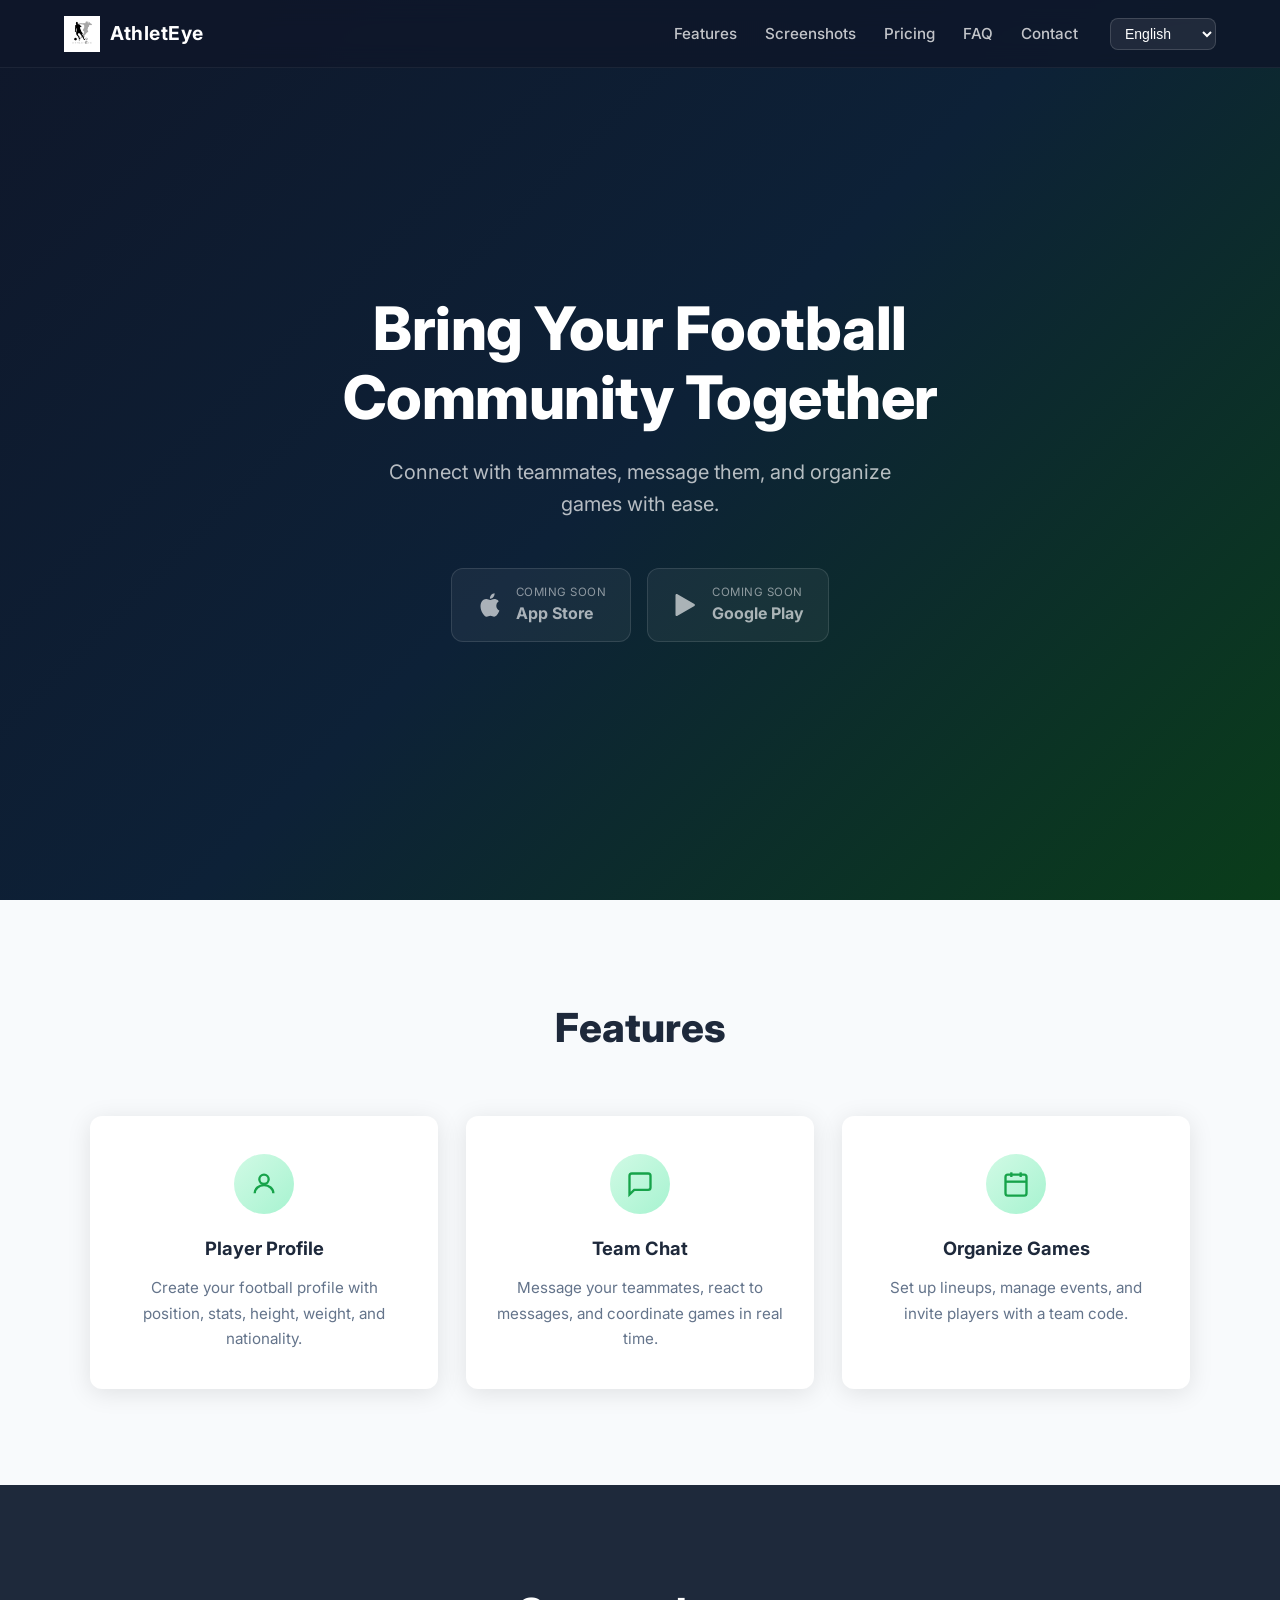
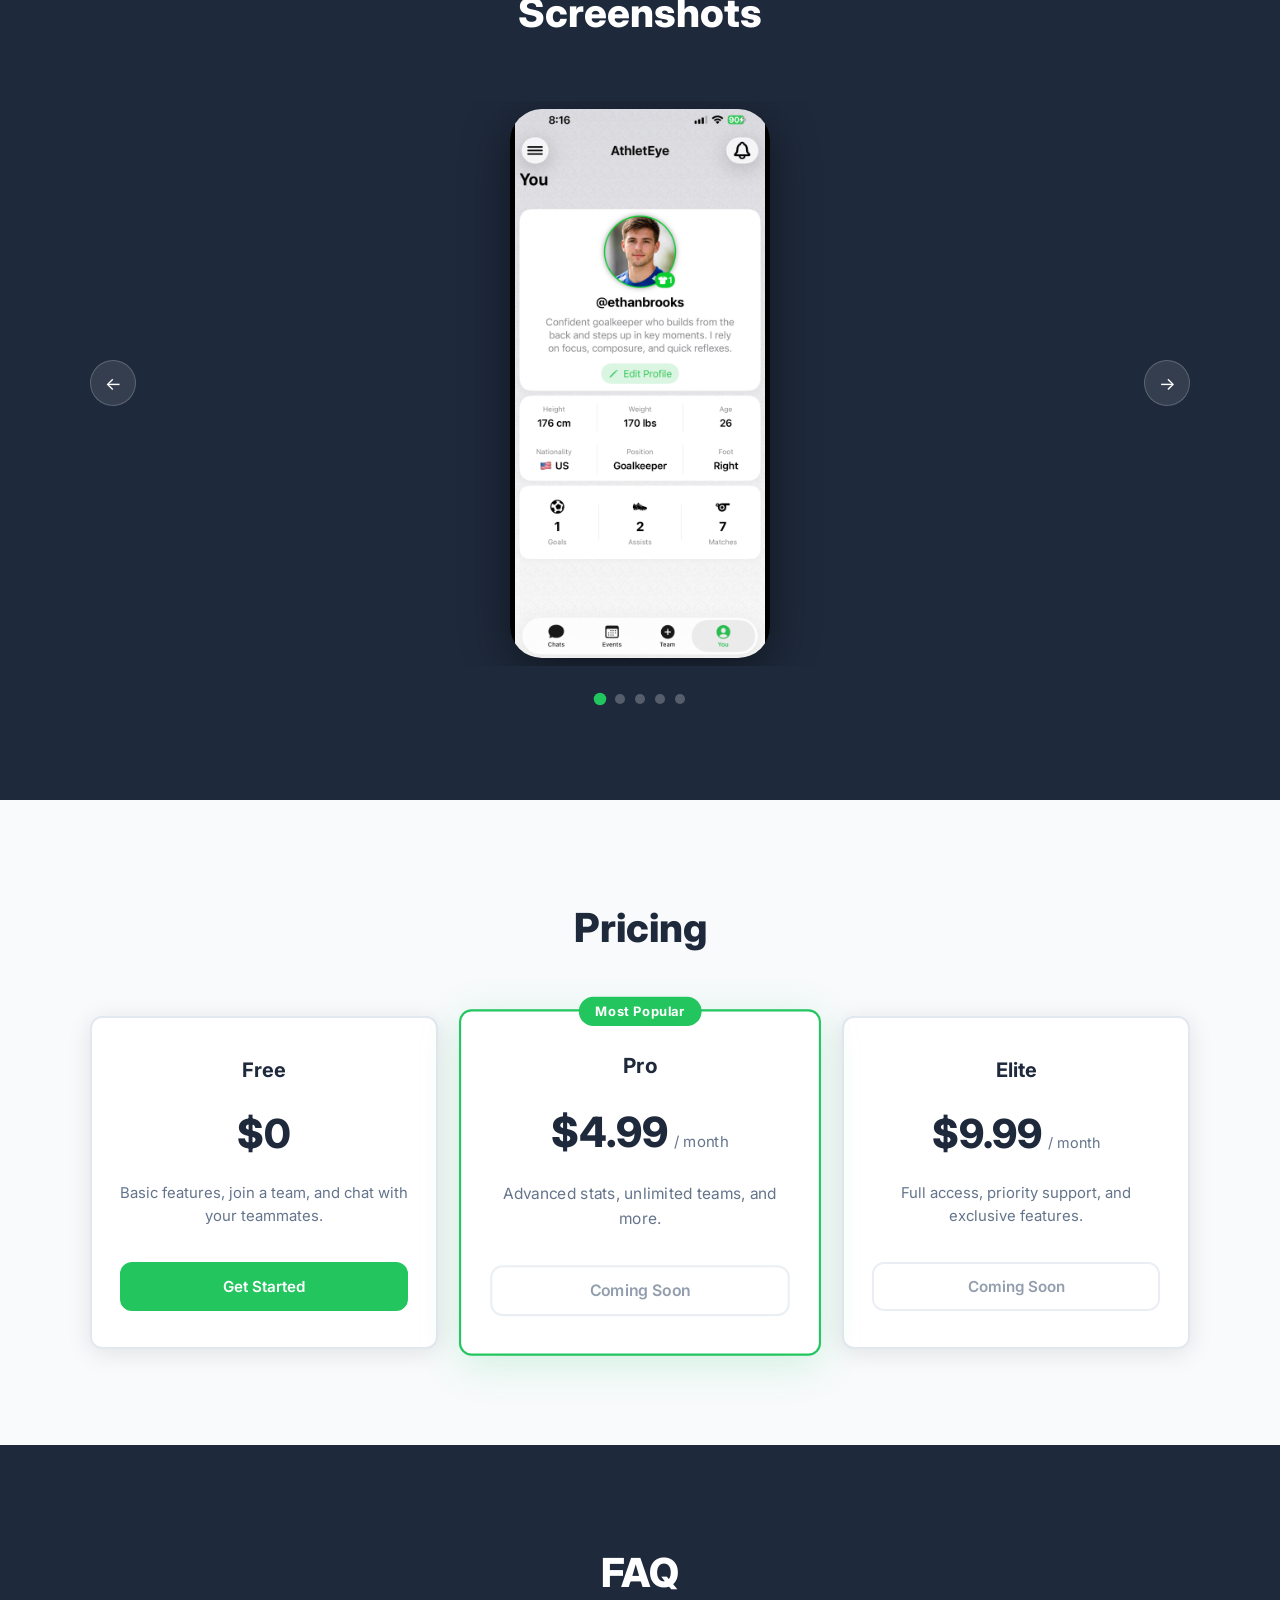
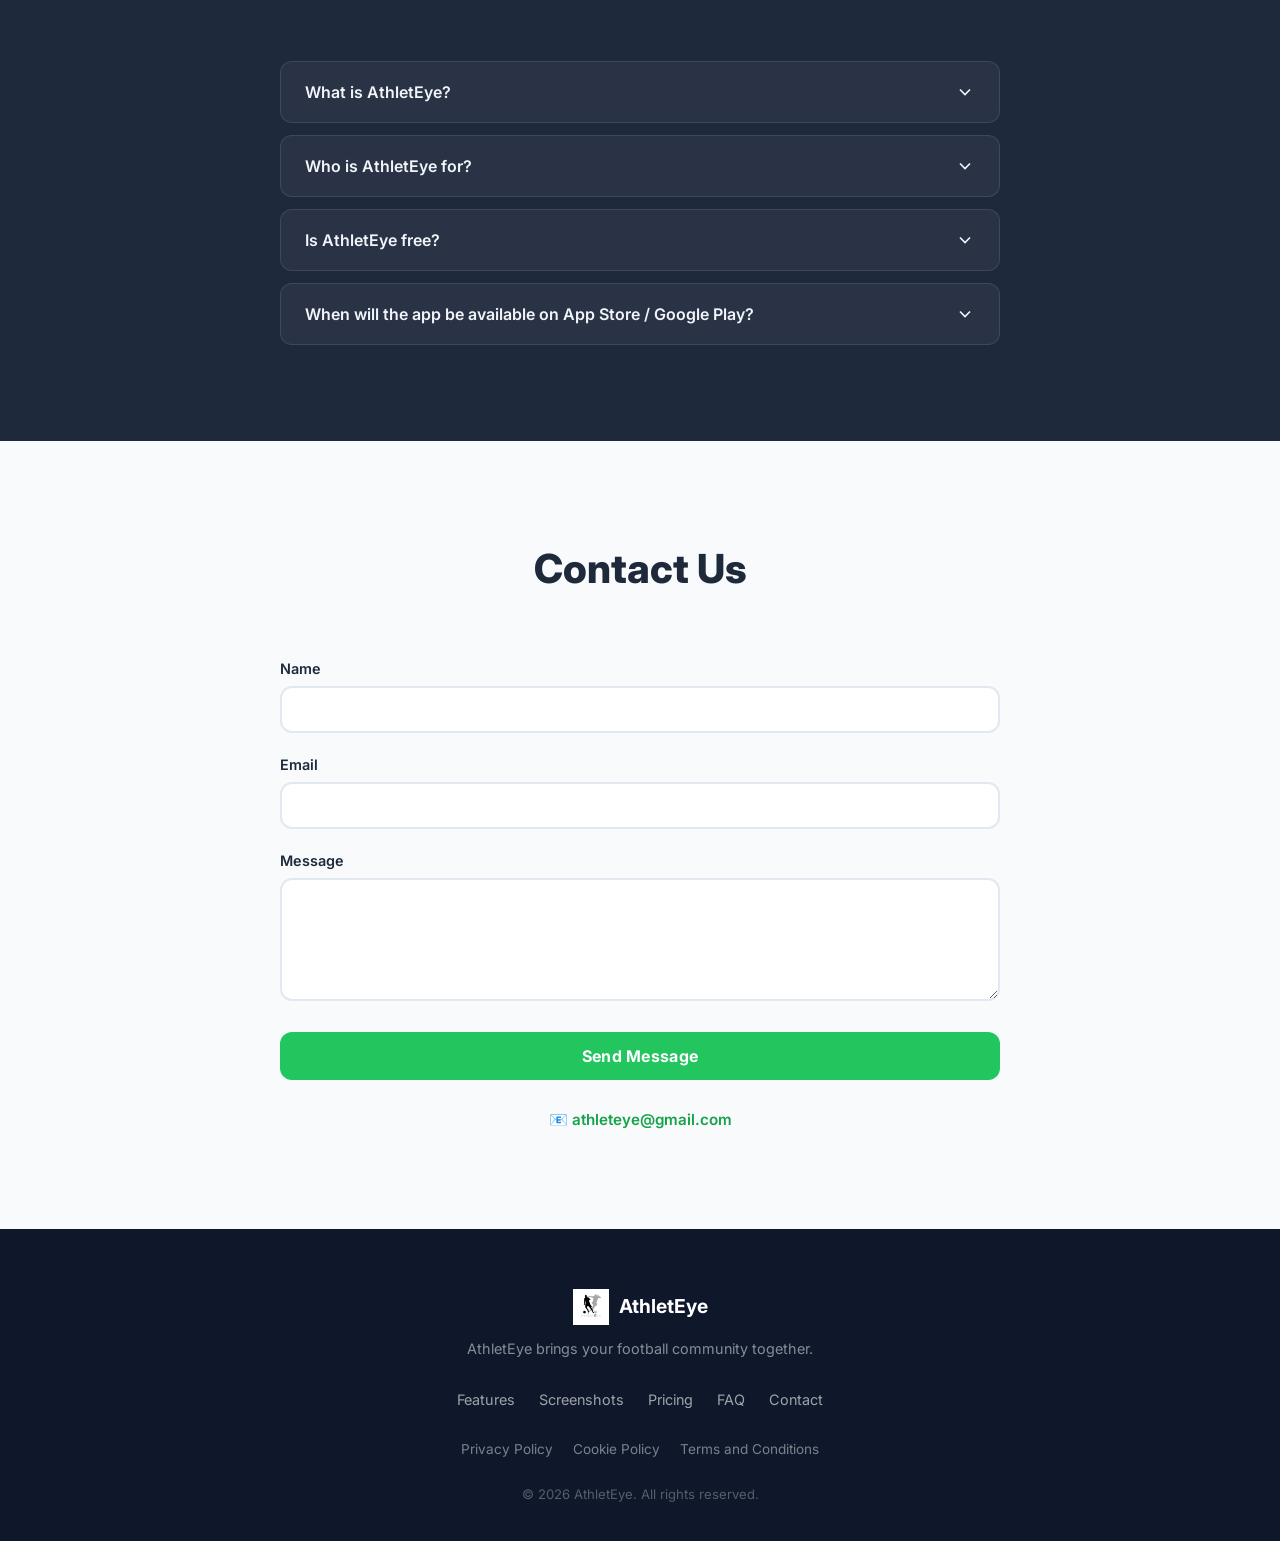
==== commit 82d5093a: "Fix image filenames and iubenda popup classes in index.html Co-authored-by: mstylmz <10983937+mstylm" ====
--- a/index.html
+++ b/index.html
@@ -15,7 +15,7 @@
     <nav id="navbar">
         <div class="nav-inner">
             <a class="nav-brand" href="#">
-                <img src="logo.png" alt="AthletEye Logo" class="nav-logo">
+                <img src="appicon.png" alt="AthletEye Logo" class="nav-logo">
                 <span class="nav-name">AthletEye</span>
             </a>
             <ul class="nav-links">
@@ -104,27 +104,27 @@
                     <div class="carousel-track" id="carousel-track">
                         <div class="carousel-slide">
                             <div class="phone-frame">
-                                <img src="screenshot-profile.png" alt="Player Profile Screen" loading="lazy">
-                            </div>
-                        </div>
-                        <div class="carousel-slide">
-                            <div class="phone-frame">
-                                <img src="screenshot-team.png" alt="Team Setup Screen" loading="lazy">
-                            </div>
-                        </div>
-                        <div class="carousel-slide">
-                            <div class="phone-frame">
-                                <img src="screenshot-chat.png" alt="Team Chat Screen" loading="lazy">
-                            </div>
-                        </div>
-                        <div class="carousel-slide">
-                            <div class="phone-frame">
-                                <img src="screenshot-teaminfo.png" alt="Team Info Screen" loading="lazy">
-                            </div>
-                        </div>
-                        <div class="carousel-slide">
-                            <div class="phone-frame">
-                                <img src="screenshot-lineup.png" alt="Lineup Screen" loading="lazy">
+                                <img src="createplayerprofile.png" alt="Player Profile Screen" loading="lazy">
+                            </div>
+                        </div>
+                        <div class="carousel-slide">
+                            <div class="phone-frame">
+                                <img src="createorjointeam.png" alt="Team Setup Screen" loading="lazy">
+                            </div>
+                        </div>
+                        <div class="carousel-slide">
+                            <div class="phone-frame">
+                                <img src="chat.png" alt="Team Chat Screen" loading="lazy">
+                            </div>
+                        </div>
+                        <div class="carousel-slide">
+                            <div class="phone-frame">
+                                <img src="manageteamplayers.png" alt="Team Info Screen" loading="lazy">
+                            </div>
+                        </div>
+                        <div class="carousel-slide">
+                            <div class="phone-frame">
+                                <img src="formation.png" alt="Lineup Screen" loading="lazy">
                             </div>
                         </div>
                     </div>
@@ -254,7 +254,7 @@
     <footer id="footer">
         <div class="footer-inner">
             <div class="footer-brand">
-                <img src="logo.png" alt="AthletEye Logo" class="footer-logo">
+                <img src="appicon.png" alt="AthletEye Logo" class="footer-logo">
                 <span class="footer-name">AthletEye</span>
             </div>
             <p class="footer-tagline" data-i18n="footer.tagline">AthletEye brings your football community together.</p>
@@ -266,9 +266,9 @@
                 <a href="#contact" data-i18n="nav.contact">Contact</a>
             </nav>
             <div class="footer-legal">
-                <a href="https://www.iubenda.com/privacy-policy/13746302" class="iubenda-white no-brand iubenda-noiframe iubenda-embed iub-legal-only iub-body-embed" title="Privacy Policy">Privacy Policy</a>
-                <a href="https://www.iubenda.com/privacy-policy/13746302/cookie-policy" class="iubenda-white no-brand iubenda-noiframe iubenda-embed iub-body-embed" title="Cookie Policy">Cookie Policy</a>
-                <a href="https://www.iubenda.com/terms-and-conditions/13746302" class="iubenda-white no-brand iubenda-noiframe iubenda-embed iub-body-embed" title="Terms and Conditions">Terms and Conditions</a>
+                <a href="https://www.iubenda.com/privacy-policy/13746302" class="iubenda-white no-brand iubenda-embed" title="Privacy Policy">Privacy Policy</a>
+                <a href="https://www.iubenda.com/privacy-policy/13746302/cookie-policy" class="iubenda-white no-brand iubenda-embed" title="Cookie Policy">Cookie Policy</a>
+                <a href="https://www.iubenda.com/terms-and-conditions/13746302" class="iubenda-white no-brand iubenda-embed" title="Terms and Conditions">Terms and Conditions</a>
             </div>
             <p class="footer-rights" data-i18n="footer.rights">© 2026 AthletEye. All rights reserved.</p>
         </div>
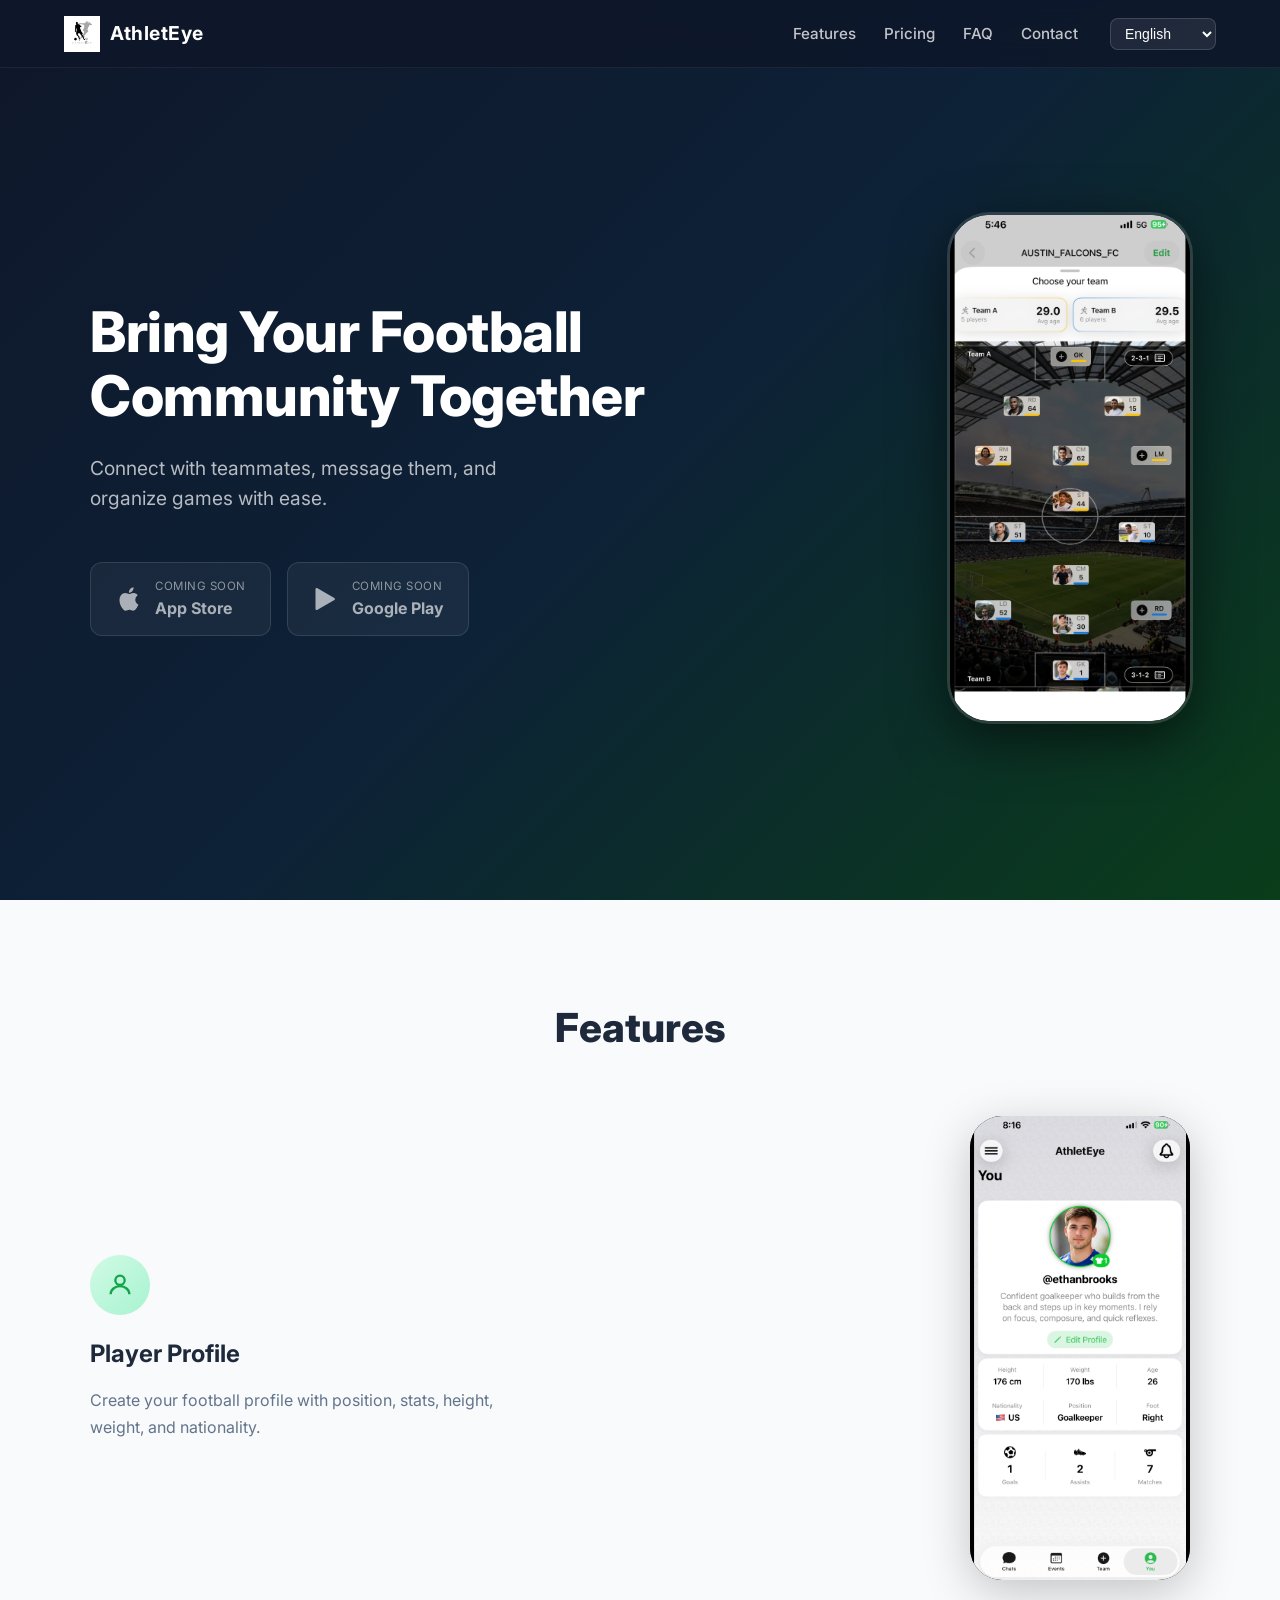
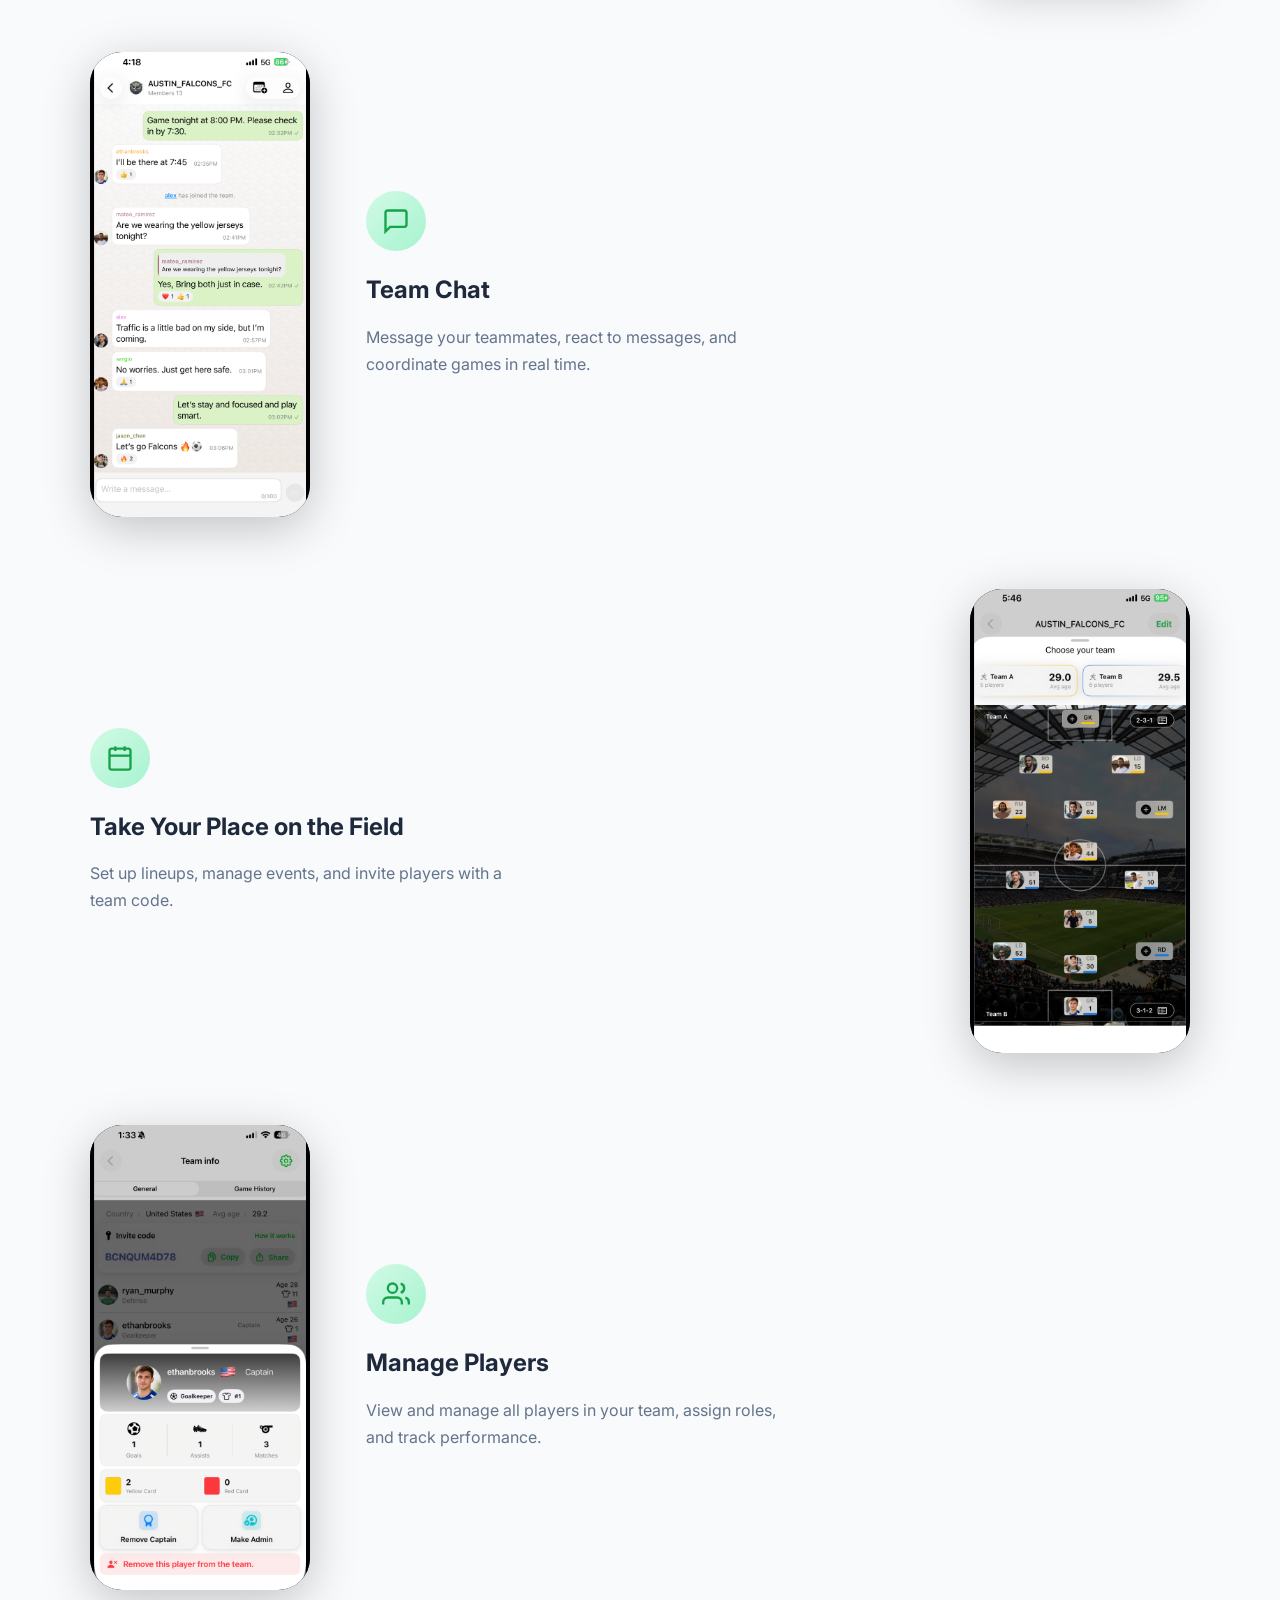
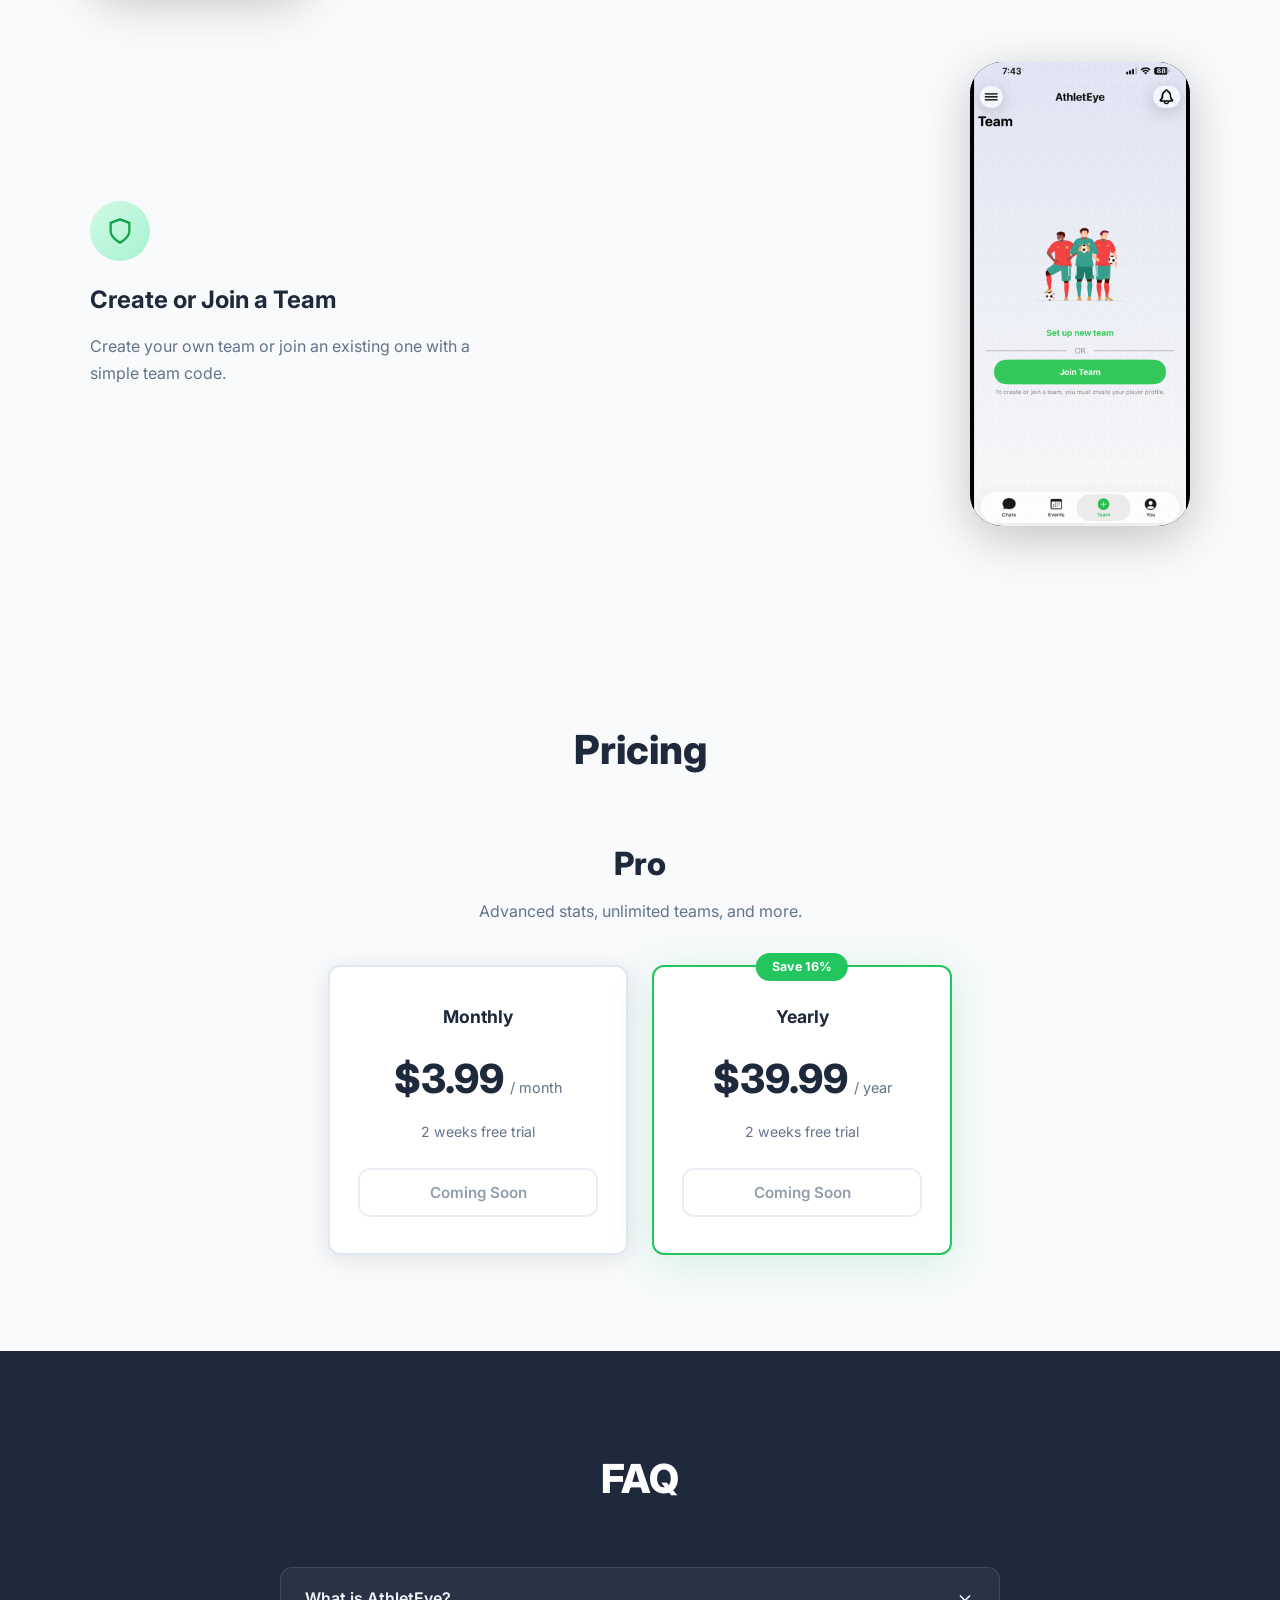
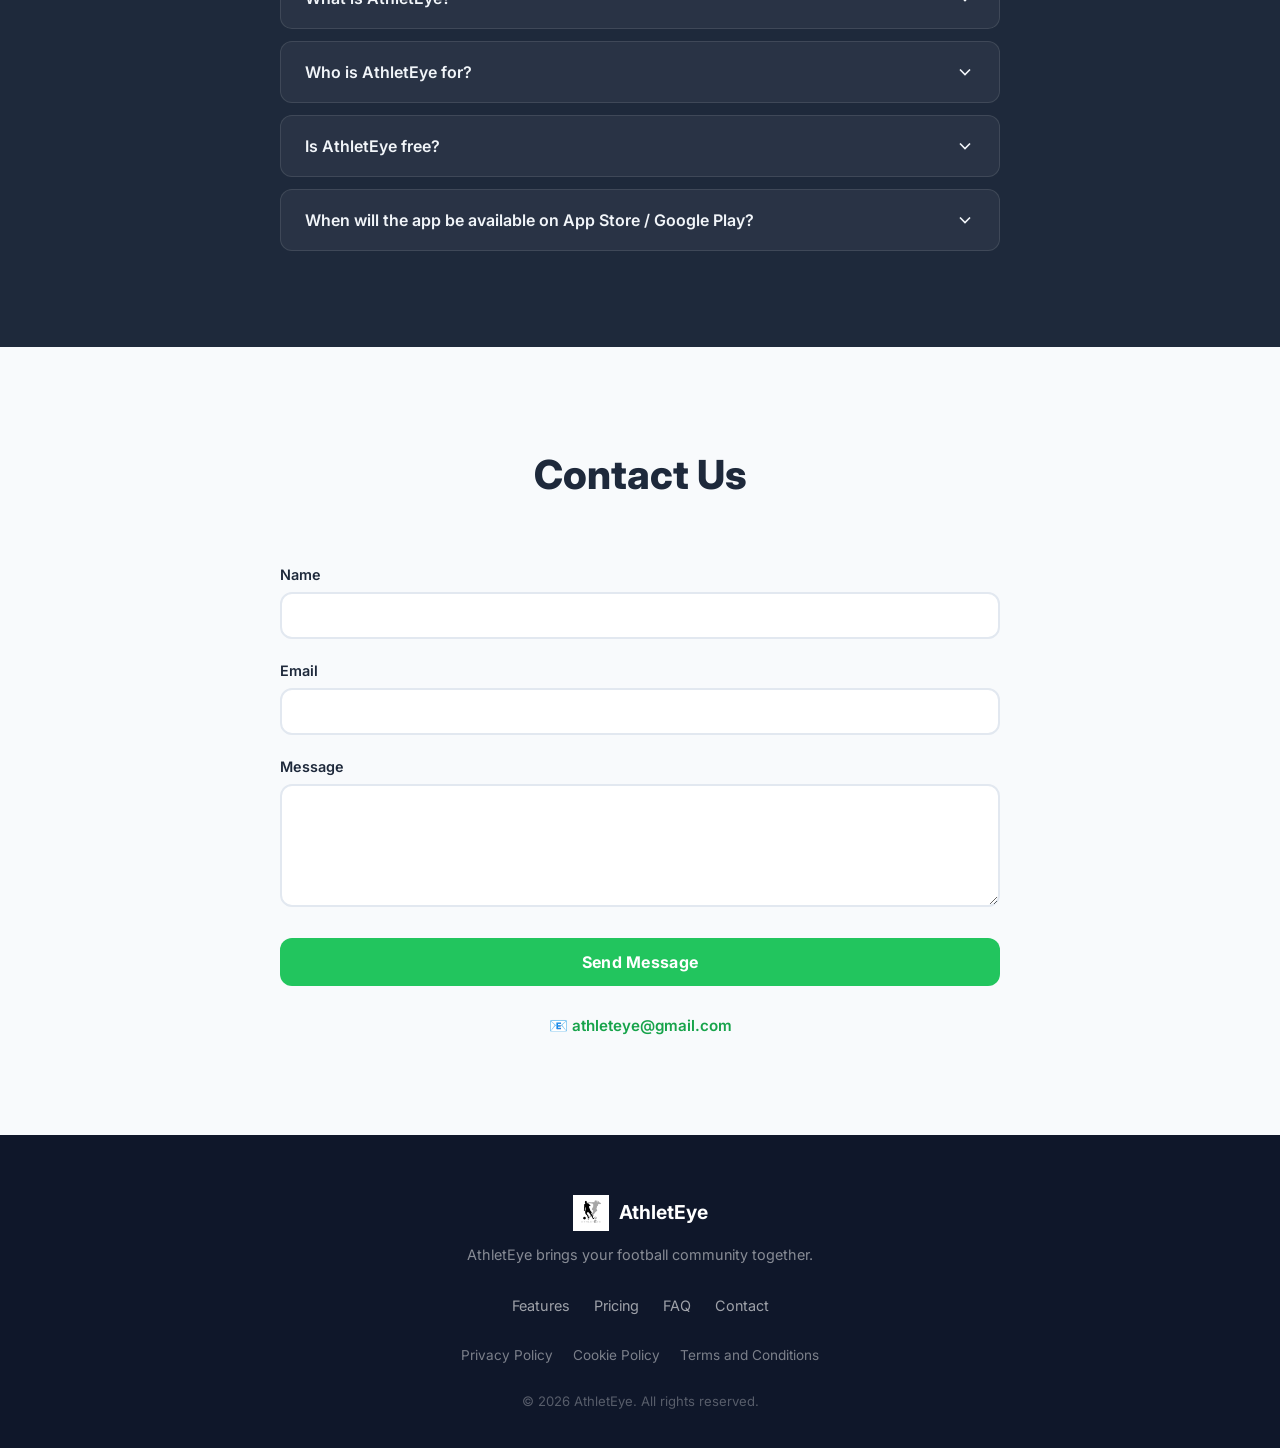
==== commit c6b49af7: "Redesign hero, features, and pricing sections; remove screenshots section Co-authored-by: mstylmz <1" ====
--- a/index.html
+++ b/index.html
@@ -20,7 +20,6 @@
             </a>
             <ul class="nav-links">
                 <li><a href="#features" data-i18n="nav.features">Features</a></li>
-                <li><a href="#screenshots" data-i18n="nav.screenshots">Screenshots</a></li>
                 <li><a href="#pricing" data-i18n="nav.pricing">Pricing</a></li>
                 <li><a href="#faq" data-i18n="nav.faq">FAQ</a></li>
                 <li><a href="#contact" data-i18n="nav.contact">Contact</a></li>
@@ -42,24 +41,32 @@
 
     <!-- Hero Section -->
     <section id="hero">
-        <div class="hero-content">
-            <h1 class="hero-title" data-i18n="hero.title">Bring Your Football Community Together</h1>
-            <p class="hero-subtitle" data-i18n="hero.subtitle">Connect with teammates, message them, and organize games with ease.</p>
-            <div class="hero-buttons">
-                <a href="#" class="btn-store btn-store--disabled" aria-disabled="true">
-                    <svg class="store-icon" viewBox="0 0 24 24" fill="currentColor" aria-hidden="true"><path d="M18.71 19.5c-.83 1.24-1.71 2.45-3.05 2.47-1.34.03-1.77-.79-3.29-.79-1.53 0-2 .77-3.27.82-1.31.05-2.3-1.32-3.14-2.53C4.25 17 2.94 12.45 4.7 9.39c.87-1.52 2.43-2.48 4.12-2.51 1.28-.02 2.5.87 3.29.87.78 0 2.26-1.07 3.8-.91.65.03 2.47.26 3.64 1.98-.09.06-2.17 1.28-2.15 3.81.03 3.02 2.65 4.03 2.68 4.04-.03.07-.42 1.44-1.38 2.83M13 3.5c.73-.83 1.94-1.46 2.94-1.5.13 1.17-.34 2.35-1.04 3.19-.69.85-1.83 1.51-2.95 1.42-.15-1.15.41-2.35 1.05-3.11z"/></svg>
-                    <div class="store-text">
-                        <span class="store-label" data-i18n="hero.coming_soon">Coming Soon</span>
-                        <span class="store-name" data-i18n="hero.appstore_btn">App Store</span>
-                    </div>
-                </a>
-                <a href="#" class="btn-store btn-store--disabled" aria-disabled="true">
-                    <svg class="store-icon" viewBox="0 0 24 24" fill="currentColor" aria-hidden="true"><path d="M3 20.5v-17c0-.83 1.01-1.3 1.69-.78l14.5 8.5c.62.36.62 1.21 0 1.57l-14.5 8.5c-.68.51-1.69.04-1.69-.79z"/></svg>
-                    <div class="store-text">
-                        <span class="store-label" data-i18n="hero.coming_soon">Coming Soon</span>
-                        <span class="store-name" data-i18n="hero.googleplay_btn">Google Play</span>
-                    </div>
-                </a>
+        <div class="hero-inner">
+            <div class="hero-text">
+                <h1 class="hero-title" data-i18n="hero.title">Bring Your Football Community Together</h1>
+                <p class="hero-subtitle" data-i18n="hero.subtitle">Connect with teammates, message them, and organize games with ease.</p>
+                <div class="hero-buttons">
+                    <a href="#" class="btn-store btn-store--disabled" aria-disabled="true">
+                        <svg class="store-icon" viewBox="0 0 24 24" fill="currentColor" aria-hidden="true"><path d="M18.71 19.5c-.83 1.24-1.71 2.45-3.05 2.47-1.34.03-1.77-.79-3.29-.79-1.53 0-2 .77-3.27.82-1.31.05-2.3-1.32-3.14-2.53C4.25 17 2.94 12.45 4.7 9.39c.87-1.52 2.43-2.48 4.12-2.51 1.28-.02 2.5.87 3.29.87.78 0 2.26-1.07 3.8-.91.65.03 2.47.26 3.64 1.98-.09.06-2.17 1.28-2.15 3.81.03 3.02 2.65 4.03 2.68 4.04-.03.07-.42 1.44-1.38 2.83M13 3.5c.73-.83 1.94-1.46 2.94-1.5.13 1.17-.34 2.35-1.04 3.19-.69.85-1.83 1.51-2.95 1.42-.15-1.15.41-2.35 1.05-3.11z"/></svg>
+                        <div class="store-text">
+                            <span class="store-label" data-i18n="hero.coming_soon">Coming Soon</span>
+                            <span class="store-name" data-i18n="hero.appstore_btn">App Store</span>
+                        </div>
+                    </a>
+                    <a href="#" class="btn-store btn-store--disabled" aria-disabled="true">
+                        <svg class="store-icon" viewBox="0 0 24 24" fill="currentColor" aria-hidden="true"><path d="M3 20.5v-17c0-.83 1.01-1.3 1.69-.78l14.5 8.5c.62.36.62 1.21 0 1.57l-14.5 8.5c-.68.51-1.69.04-1.69-.79z"/></svg>
+                        <div class="store-text">
+                            <span class="store-label" data-i18n="hero.coming_soon">Coming Soon</span>
+                            <span class="store-name" data-i18n="hero.googleplay_btn">Google Play</span>
+                        </div>
+                    </a>
+                </div>
+            </div>
+            <div class="hero-phone-col">
+                <div class="hero-phone-frame">
+                    <img src="chat.png" alt="Team Chat" class="hero-phone-img hero-phone-img--1" loading="eager">
+                    <img src="formation.png" alt="Formation" class="hero-phone-img hero-phone-img--2" loading="eager">
+                </div>
             </div>
         </div>
     </section>
@@ -68,75 +75,77 @@
     <section id="features" class="section section--light">
         <div class="container">
             <h2 class="section-title" data-i18n="features.section_title">Features</h2>
-            <div class="features-grid">
-                <div class="feature-card">
-                    <div class="feature-icon">
-                        <svg viewBox="0 0 24 24" fill="none" stroke="currentColor" stroke-width="2" aria-hidden="true"><circle cx="12" cy="8" r="4"/><path d="M4 20c0-4 3.6-7 8-7s8 3 8 7"/></svg>
-                    </div>
-                    <h3 data-i18n="features.feature1_title">Player Profile</h3>
-                    <p data-i18n="features.feature1_desc">Create your football profile with position, stats, height, weight, and nationality.</p>
-                </div>
-                <div class="feature-card">
-                    <div class="feature-icon">
-                        <svg viewBox="0 0 24 24" fill="none" stroke="currentColor" stroke-width="2" aria-hidden="true"><path d="M21 15a2 2 0 0 1-2 2H7l-4 4V5a2 2 0 0 1 2-2h14a2 2 0 0 1 2 2z"/></svg>
-                    </div>
-                    <h3 data-i18n="features.feature2_title">Team Chat</h3>
-                    <p data-i18n="features.feature2_desc">Message your teammates, react to messages, and coordinate games in real time.</p>
-                </div>
-                <div class="feature-card">
-                    <div class="feature-icon">
-                        <svg viewBox="0 0 24 24" fill="none" stroke="currentColor" stroke-width="2" aria-hidden="true"><rect x="3" y="4" width="18" height="18" rx="2"/><line x1="16" y1="2" x2="16" y2="6"/><line x1="8" y1="2" x2="8" y2="6"/><line x1="3" y1="10" x2="21" y2="10"/></svg>
-                    </div>
-                    <h3 data-i18n="features.feature3_title">Organize Games</h3>
-                    <p data-i18n="features.feature3_desc">Set up lineups, manage events, and invite players with a team code.</p>
-                </div>
-            </div>
-        </div>
-    </section>
-
-    <!-- Screenshots Section -->
-    <section id="screenshots" class="section section--dark">
-        <div class="container">
-            <h2 class="section-title" data-i18n="screenshots.section_title">Screenshots</h2>
-            <div class="carousel-wrapper">
-                <button class="carousel-btn carousel-btn--prev" id="carousel-prev" aria-label="Previous screenshot">&#8592;</button>
-                <div class="carousel-track-container">
-                    <div class="carousel-track" id="carousel-track">
-                        <div class="carousel-slide">
-                            <div class="phone-frame">
-                                <img src="createplayerprofile.png" alt="Player Profile Screen" loading="lazy">
-                            </div>
-                        </div>
-                        <div class="carousel-slide">
-                            <div class="phone-frame">
-                                <img src="createorjointeam.png" alt="Team Setup Screen" loading="lazy">
-                            </div>
-                        </div>
-                        <div class="carousel-slide">
-                            <div class="phone-frame">
-                                <img src="chat.png" alt="Team Chat Screen" loading="lazy">
-                            </div>
-                        </div>
-                        <div class="carousel-slide">
-                            <div class="phone-frame">
-                                <img src="manageteamplayers.png" alt="Team Info Screen" loading="lazy">
-                            </div>
-                        </div>
-                        <div class="carousel-slide">
-                            <div class="phone-frame">
-                                <img src="formation.png" alt="Lineup Screen" loading="lazy">
-                            </div>
-                        </div>
-                    </div>
-                </div>
-                <button class="carousel-btn carousel-btn--next" id="carousel-next" aria-label="Next screenshot">&#8594;</button>
-            </div>
-            <div class="carousel-dots" id="carousel-dots">
-                <button class="dot dot--active" aria-label="Slide 1"></button>
-                <button class="dot" aria-label="Slide 2"></button>
-                <button class="dot" aria-label="Slide 3"></button>
-                <button class="dot" aria-label="Slide 4"></button>
-                <button class="dot" aria-label="Slide 5"></button>
+            <div class="features-list">
+                <div class="feature-row">
+                    <div class="feature-row__text">
+                        <div class="feature-icon">
+                            <svg viewBox="0 0 24 24" fill="none" stroke="currentColor" stroke-width="2" aria-hidden="true"><circle cx="12" cy="8" r="4"/><path d="M4 20c0-4 3.6-7 8-7s8 3 8 7"/></svg>
+                        </div>
+                        <h3 data-i18n="features.feature1_title">Player Profile</h3>
+                        <p data-i18n="features.feature1_desc">Create your football profile with position, stats, height, weight, and nationality.</p>
+                    </div>
+                    <div class="feature-row__phone">
+                        <div class="phone-frame">
+                            <img src="createplayerprofile.png" alt="Player Profile Screen" loading="lazy">
+                        </div>
+                    </div>
+                </div>
+                <div class="feature-row feature-row--reverse">
+                    <div class="feature-row__text">
+                        <div class="feature-icon">
+                            <svg viewBox="0 0 24 24" fill="none" stroke="currentColor" stroke-width="2" aria-hidden="true"><path d="M21 15a2 2 0 0 1-2 2H7l-4 4V5a2 2 0 0 1 2-2h14a2 2 0 0 1 2 2z"/></svg>
+                        </div>
+                        <h3 data-i18n="features.feature2_title">Team Chat</h3>
+                        <p data-i18n="features.feature2_desc">Message your teammates, react to messages, and coordinate games in real time.</p>
+                    </div>
+                    <div class="feature-row__phone">
+                        <div class="phone-frame">
+                            <img src="chat.png" alt="Team Chat Screen" loading="lazy">
+                        </div>
+                    </div>
+                </div>
+                <div class="feature-row">
+                    <div class="feature-row__text">
+                        <div class="feature-icon">
+                            <svg viewBox="0 0 24 24" fill="none" stroke="currentColor" stroke-width="2" aria-hidden="true"><rect x="3" y="4" width="18" height="18" rx="2"/><line x1="16" y1="2" x2="16" y2="6"/><line x1="8" y1="2" x2="8" y2="6"/><line x1="3" y1="10" x2="21" y2="10"/></svg>
+                        </div>
+                        <h3 data-i18n="features.feature3_title">Take Your Place on the Field</h3>
+                        <p data-i18n="features.feature3_desc">Set up lineups, manage events, and invite players with a team code.</p>
+                    </div>
+                    <div class="feature-row__phone">
+                        <div class="phone-frame">
+                            <img src="formation.png" alt="Formation Screen" loading="lazy">
+                        </div>
+                    </div>
+                </div>
+                <div class="feature-row feature-row--reverse">
+                    <div class="feature-row__text">
+                        <div class="feature-icon">
+                            <svg viewBox="0 0 24 24" fill="none" stroke="currentColor" stroke-width="2" aria-hidden="true"><path d="M17 21v-2a4 4 0 0 0-4-4H5a4 4 0 0 0-4 4v2"/><circle cx="9" cy="7" r="4"/><path d="M23 21v-2a4 4 0 0 0-3-3.87"/><path d="M16 3.13a4 4 0 0 1 0 7.75"/></svg>
+                        </div>
+                        <h3 data-i18n="features.feature4_title">Manage Players</h3>
+                        <p data-i18n="features.feature4_desc">View and manage all players in your team, assign roles, and track performance.</p>
+                    </div>
+                    <div class="feature-row__phone">
+                        <div class="phone-frame">
+                            <img src="manageteamplayers.png" alt="Manage Players Screen" loading="lazy">
+                        </div>
+                    </div>
+                </div>
+                <div class="feature-row">
+                    <div class="feature-row__text">
+                        <div class="feature-icon">
+                            <svg viewBox="0 0 24 24" fill="none" stroke="currentColor" stroke-width="2" aria-hidden="true"><path d="M12 22s8-4 8-10V5l-8-3-8 3v7c0 6 8 10 8 10z"/></svg>
+                        </div>
+                        <h3 data-i18n="features.feature5_title">Create or Join a Team</h3>
+                        <p data-i18n="features.feature5_desc">Create your own team or join an existing one with a simple team code.</p>
+                    </div>
+                    <div class="feature-row__phone">
+                        <div class="phone-frame">
+                            <img src="createorjointeam.png" alt="Create or Join Team Screen" loading="lazy">
+                        </div>
+                    </div>
+                </div>
             </div>
         </div>
     </section>
@@ -145,37 +154,33 @@
     <section id="pricing" class="section section--light">
         <div class="container">
             <h2 class="section-title" data-i18n="pricing.section_title">Pricing</h2>
-            <div class="pricing-grid">
-                <div class="pricing-card">
-                    <h3 class="pricing-plan-name" data-i18n="pricing.free_title">Free</h3>
-                    <div class="pricing-price">
-                        <span class="price-amount">$0</span>
-                    </div>
-                    <p class="pricing-desc" data-i18n="pricing.free_desc">Basic features, join a team, and chat with your teammates.</p>
-                    <button class="btn-pricing" data-i18n="pricing.sign_up">Get Started</button>
-                </div>
-                <div class="pricing-card pricing-card--popular">
-                    <span class="popular-badge" data-i18n="pricing.most_popular">Most Popular</span>
-                    <h3 class="pricing-plan-name" data-i18n="pricing.pro_title">Pro</h3>
-                    <div class="pricing-price">
-                        <span class="price-amount">$4.99</span>
-                        <span class="price-period">/ <span data-i18n="pricing.month">month</span></span>
-                    </div>
-                    <p class="pricing-desc" data-i18n="pricing.pro_desc">Advanced stats, unlimited teams, and more.</p>
-                    <button class="btn-pricing btn-pricing--coming-soon" disabled>
-                        <span data-i18n="pricing.coming_soon">Coming Soon</span>
-                    </button>
-                </div>
-                <div class="pricing-card">
-                    <h3 class="pricing-plan-name" data-i18n="pricing.elite_title">Elite</h3>
-                    <div class="pricing-price">
-                        <span class="price-amount">$9.99</span>
-                        <span class="price-period">/ <span data-i18n="pricing.month">month</span></span>
-                    </div>
-                    <p class="pricing-desc" data-i18n="pricing.elite_desc">Full access, priority support, and exclusive features.</p>
-                    <button class="btn-pricing btn-pricing--coming-soon" disabled>
-                        <span data-i18n="pricing.coming_soon">Coming Soon</span>
-                    </button>
+            <div class="pricing-pro-wrapper">
+                <h3 class="pricing-pro-title" data-i18n="pricing.pro_title">Pro</h3>
+                <p class="pricing-pro-desc" data-i18n="pricing.pro_desc">Advanced stats, unlimited teams, and more.</p>
+                <div class="pricing-options">
+                    <div class="pricing-option">
+                        <h4 class="pricing-option-label" data-i18n="pricing.monthly">Monthly</h4>
+                        <div class="pricing-option-price">
+                            <span class="price-amount">$3.99</span>
+                            <span class="price-period" data-i18n="pricing.per_month">/ month</span>
+                        </div>
+                        <p class="pricing-option-trial" data-i18n="pricing.free_trial">2 weeks free trial</p>
+                        <button class="btn-pricing btn-pricing--coming-soon" disabled>
+                            <span data-i18n="pricing.coming_soon">Coming Soon</span>
+                        </button>
+                    </div>
+                    <div class="pricing-option pricing-option--best">
+                        <span class="pricing-best-badge" data-i18n="pricing.save_badge">Save 16%</span>
+                        <h4 class="pricing-option-label" data-i18n="pricing.yearly">Yearly</h4>
+                        <div class="pricing-option-price">
+                            <span class="price-amount">$39.99</span>
+                            <span class="price-period" data-i18n="pricing.per_year">/ year</span>
+                        </div>
+                        <p class="pricing-option-trial" data-i18n="pricing.free_trial">2 weeks free trial</p>
+                        <button class="btn-pricing btn-pricing--coming-soon" disabled>
+                            <span data-i18n="pricing.coming_soon">Coming Soon</span>
+                        </button>
+                    </div>
                 </div>
             </div>
         </div>
@@ -260,7 +265,6 @@
             <p class="footer-tagline" data-i18n="footer.tagline">AthletEye brings your football community together.</p>
             <nav class="footer-nav" aria-label="Footer navigation">
                 <a href="#features" data-i18n="nav.features">Features</a>
-                <a href="#screenshots" data-i18n="nav.screenshots">Screenshots</a>
                 <a href="#pricing" data-i18n="nav.pricing">Pricing</a>
                 <a href="#faq" data-i18n="nav.faq">FAQ</a>
                 <a href="#contact" data-i18n="nav.contact">Contact</a>
--- a/styles.css
+++ b/styles.css
@@ -171,13 +171,24 @@
     align-items: center;
     justify-content: center;
     padding: calc(var(--nav-height) + 48px) 24px 80px;
-    text-align: center;
-}
-
-.hero-content { max-width: 720px; }
+}
+
+.hero-inner {
+    max-width: 1100px;
+    width: 100%;
+    margin: 0 auto;
+    display: flex;
+    align-items: center;
+    gap: 64px;
+}
+
+.hero-text {
+    flex: 1;
+    min-width: 0;
+}
 
 .hero-title {
-    font-size: clamp(2rem, 6vw, 3.75rem);
+    font-size: clamp(2rem, 5vw, 3.5rem);
     font-weight: 800;
     color: #fff;
     line-height: 1.15;
@@ -186,19 +197,66 @@
 }
 
 .hero-subtitle {
-    font-size: clamp(1rem, 2.5vw, 1.25rem);
+    font-size: clamp(1rem, 2.5vw, 1.2rem);
     color: rgba(255,255,255,0.7);
     margin-bottom: 48px;
-    max-width: 540px;
-    margin-left: auto;
-    margin-right: auto;
+    max-width: 480px;
 }
 
 .hero-buttons {
     display: flex;
     gap: 16px;
-    justify-content: center;
     flex-wrap: wrap;
+}
+
+.hero-phone-col {
+    flex-shrink: 0;
+    display: flex;
+    justify-content: center;
+}
+
+.hero-phone-frame {
+    width: 240px;
+    border-radius: 40px;
+    overflow: hidden;
+    box-shadow: 0 0 0 3px rgba(255,255,255,0.15), 0 16px 56px rgba(0,0,0,0.6);
+    background: #111;
+    aspect-ratio: 9/19;
+    position: relative;
+}
+
+.hero-phone-img {
+    position: absolute;
+    top: 0; left: 0;
+    width: 100%;
+    height: 100%;
+    object-fit: cover;
+    border-radius: 38px;
+    will-change: opacity;
+}
+
+.hero-phone-img--1 {
+    animation: heroFade1 6s ease-in-out infinite;
+}
+
+.hero-phone-img--2 {
+    animation: heroFade2 6s ease-in-out infinite;
+}
+
+@keyframes heroFade1 {
+    0%   { opacity: 1; }
+    40%  { opacity: 1; }
+    50%  { opacity: 0; }
+    90%  { opacity: 0; }
+    100% { opacity: 1; }
+}
+
+@keyframes heroFade2 {
+    0%   { opacity: 0; }
+    40%  { opacity: 0; }
+    50%  { opacity: 1; }
+    90%  { opacity: 1; }
+    100% { opacity: 0; }
 }
 
 .btn-store {
@@ -234,26 +292,31 @@
 /* ===========================
    Features Section
    =========================== */
-.features-grid {
-    display: grid;
-    grid-template-columns: repeat(3, 1fr);
-    gap: 28px;
-}
-
-.feature-card {
-    background: #fff;
-    border-radius: var(--radius);
-    padding: 36px 28px;
-    box-shadow: var(--shadow);
-    border: 2px solid transparent;
-    transition: transform var(--transition), border-color var(--transition), box-shadow var(--transition);
-    text-align: center;
-}
-
-.feature-card:hover {
-    transform: translateY(-6px);
-    border-color: var(--green);
-    box-shadow: var(--shadow-lg);
+.features-list {
+    display: flex;
+    flex-direction: column;
+    gap: 72px;
+}
+
+.feature-row {
+    display: flex;
+    align-items: center;
+    gap: 56px;
+}
+
+.feature-row--reverse {
+    flex-direction: row-reverse;
+}
+
+.feature-row__text {
+    flex: 1;
+    min-width: 0;
+}
+
+.feature-row__phone {
+    flex-shrink: 0;
+    display: flex;
+    justify-content: center;
 }
 
 .feature-icon {
@@ -264,7 +327,7 @@
     display: flex;
     align-items: center;
     justify-content: center;
-    margin: 0 auto 20px;
+    margin-bottom: 20px;
 }
 
 .feature-icon svg {
@@ -273,53 +336,28 @@
     stroke: var(--green-dark);
 }
 
-.feature-card h3 {
-    font-size: 1.15rem;
+.feature-row__text h3 {
+    font-size: 1.5rem;
     font-weight: 700;
-    margin-bottom: 12px;
+    margin-bottom: 14px;
     color: var(--text-dark);
 }
 
-.feature-card p {
+.feature-row__text p {
     color: var(--text-muted);
-    font-size: 0.95rem;
-    line-height: 1.65;
-}
-
-/* ===========================
-   Screenshots / Carousel
-   =========================== */
-.carousel-wrapper {
-    display: flex;
-    align-items: center;
-    gap: 16px;
-}
-
-.carousel-track-container {
-    overflow: hidden;
-    flex: 1;
-    border-radius: var(--radius);
-}
-
-.carousel-track {
-    display: flex;
-    transition: transform 0.45s cubic-bezier(0.4, 0, 0.2, 1);
-    will-change: transform;
-    user-select: none;
-}
-
-.carousel-slide {
-    min-width: 100%;
-    display: flex;
-    justify-content: center;
-    padding: 8px 0;
-}
-
+    font-size: 1rem;
+    line-height: 1.7;
+    max-width: 420px;
+}
+
+/* ===========================
+   Phone Frame (feature rows)
+   =========================== */
 .phone-frame {
-    width: 260px;
+    width: 220px;
     border-radius: 32px;
     overflow: hidden;
-    box-shadow: 0 12px 48px rgba(0,0,0,0.45), inset 0 0 0 2px rgba(255,255,255,0.08);
+    box-shadow: 0 12px 48px rgba(0,0,0,0.22), inset 0 0 0 2px rgba(0,0,0,0.08);
     background: #111;
     aspect-ratio: 9/19;
     display: flex;
@@ -334,56 +372,37 @@
     border-radius: 30px;
 }
 
-.carousel-btn {
-    width: 46px;
-    height: 46px;
-    background: rgba(255,255,255,0.1);
-    border: 1px solid rgba(255,255,255,0.2);
-    color: #fff;
-    border-radius: 50%;
-    font-size: 1.1rem;
-    display: flex;
-    align-items: center;
-    justify-content: center;
-    flex-shrink: 0;
-    transition: background var(--transition);
-}
-
-.carousel-btn:hover { background: var(--green); border-color: var(--green); }
-
-.carousel-dots {
-    display: flex;
-    justify-content: center;
-    gap: 10px;
-    margin-top: 28px;
-}
-
-.dot {
-    width: 10px;
-    height: 10px;
-    border-radius: 50%;
-    background: rgba(255,255,255,0.25);
-    border: none;
-    padding: 0;
-    transition: background var(--transition), transform var(--transition);
-}
-
-.dot--active {
-    background: var(--green);
-    transform: scale(1.25);
-}
-
 /* ===========================
    Pricing Section
    =========================== */
-.pricing-grid {
-    display: grid;
-    grid-template-columns: repeat(3, 1fr);
-    gap: 28px;
-    align-items: start;
-}
-
-.pricing-card {
+.pricing-pro-wrapper {
+    max-width: 700px;
+    margin: 0 auto;
+    text-align: center;
+}
+
+.pricing-pro-title {
+    font-size: 2rem;
+    font-weight: 800;
+    color: var(--text-dark);
+    margin-bottom: 10px;
+}
+
+.pricing-pro-desc {
+    color: var(--text-muted);
+    font-size: 1rem;
+    margin-bottom: 40px;
+}
+
+.pricing-options {
+    display: flex;
+    gap: 24px;
+    justify-content: center;
+}
+
+.pricing-option {
+    flex: 1;
+    max-width: 300px;
     background: #fff;
     border-radius: var(--radius);
     padding: 36px 28px;
@@ -394,18 +413,14 @@
     transition: transform var(--transition), box-shadow var(--transition);
 }
 
-.pricing-card:hover { transform: translateY(-4px); box-shadow: var(--shadow-lg); }
-
-.pricing-card--popular {
+.pricing-option:hover { transform: translateY(-4px); box-shadow: var(--shadow-lg); }
+
+.pricing-option--best {
     border-color: var(--green);
-    transform: scale(1.04);
     box-shadow: 0 8px 40px rgba(34,197,94,0.18);
-    z-index: 1;
-}
-
-.pricing-card--popular:hover { transform: scale(1.04) translateY(-4px); }
-
-.popular-badge {
+}
+
+.pricing-best-badge {
     position: absolute;
     top: -14px;
     left: 50%;
@@ -420,15 +435,15 @@
     letter-spacing: 0.3px;
 }
 
-.pricing-plan-name {
-    font-size: 1.25rem;
+.pricing-option-label {
+    font-size: 1.1rem;
     font-weight: 700;
+    color: var(--text-dark);
     margin-bottom: 16px;
-    color: var(--text-dark);
-}
-
-.pricing-price {
-    margin-bottom: 16px;
+}
+
+.pricing-option-price {
+    margin-bottom: 10px;
 }
 
 .price-amount {
@@ -443,12 +458,10 @@
     margin-left: 2px;
 }
 
-.pricing-desc {
+.pricing-option-trial {
     color: var(--text-muted);
-    font-size: 0.93rem;
-    line-height: 1.6;
-    margin-bottom: 28px;
-    min-height: 52px;
+    font-size: 0.88rem;
+    margin-bottom: 24px;
 }
 
 .btn-pricing {
@@ -682,15 +695,32 @@
    Responsive / Mobile
    =========================== */
 @media (max-width: 900px) {
-    .features-grid,
-    .pricing-grid {
-        grid-template-columns: 1fr;
-        max-width: 480px;
-        margin: 0 auto;
+    .hero-inner {
+        flex-direction: column;
+        text-align: center;
+        gap: 48px;
     }
 
-    .pricing-card--popular { transform: none; }
-    .pricing-card--popular:hover { transform: translateY(-4px); }
+    .hero-subtitle { margin-left: auto; margin-right: auto; }
+
+    .hero-buttons { justify-content: center; }
+
+    .feature-row,
+    .feature-row--reverse {
+        flex-direction: column;
+        text-align: center;
+    }
+
+    .feature-row__text p { max-width: 100%; }
+
+    .feature-icon { margin-left: auto; margin-right: auto; }
+
+    .pricing-options {
+        flex-direction: column;
+        align-items: center;
+    }
+
+    .pricing-option { max-width: 340px; width: 100%; }
 }
 
 @media (max-width: 768px) {
@@ -710,11 +740,11 @@
     #language-selector { order: 2; }
     .nav-toggle { order: 3; }
     .section { padding: 72px 16px; }
-    .phone-frame { width: 200px; }
+    .phone-frame { width: 180px; }
+    .hero-phone-frame { width: 200px; }
 }
 
 @media (max-width: 480px) {
     .hero-buttons { flex-direction: column; align-items: center; }
     .btn-store { min-width: 220px; justify-content: center; }
-    .carousel-btn { display: none; }
 }
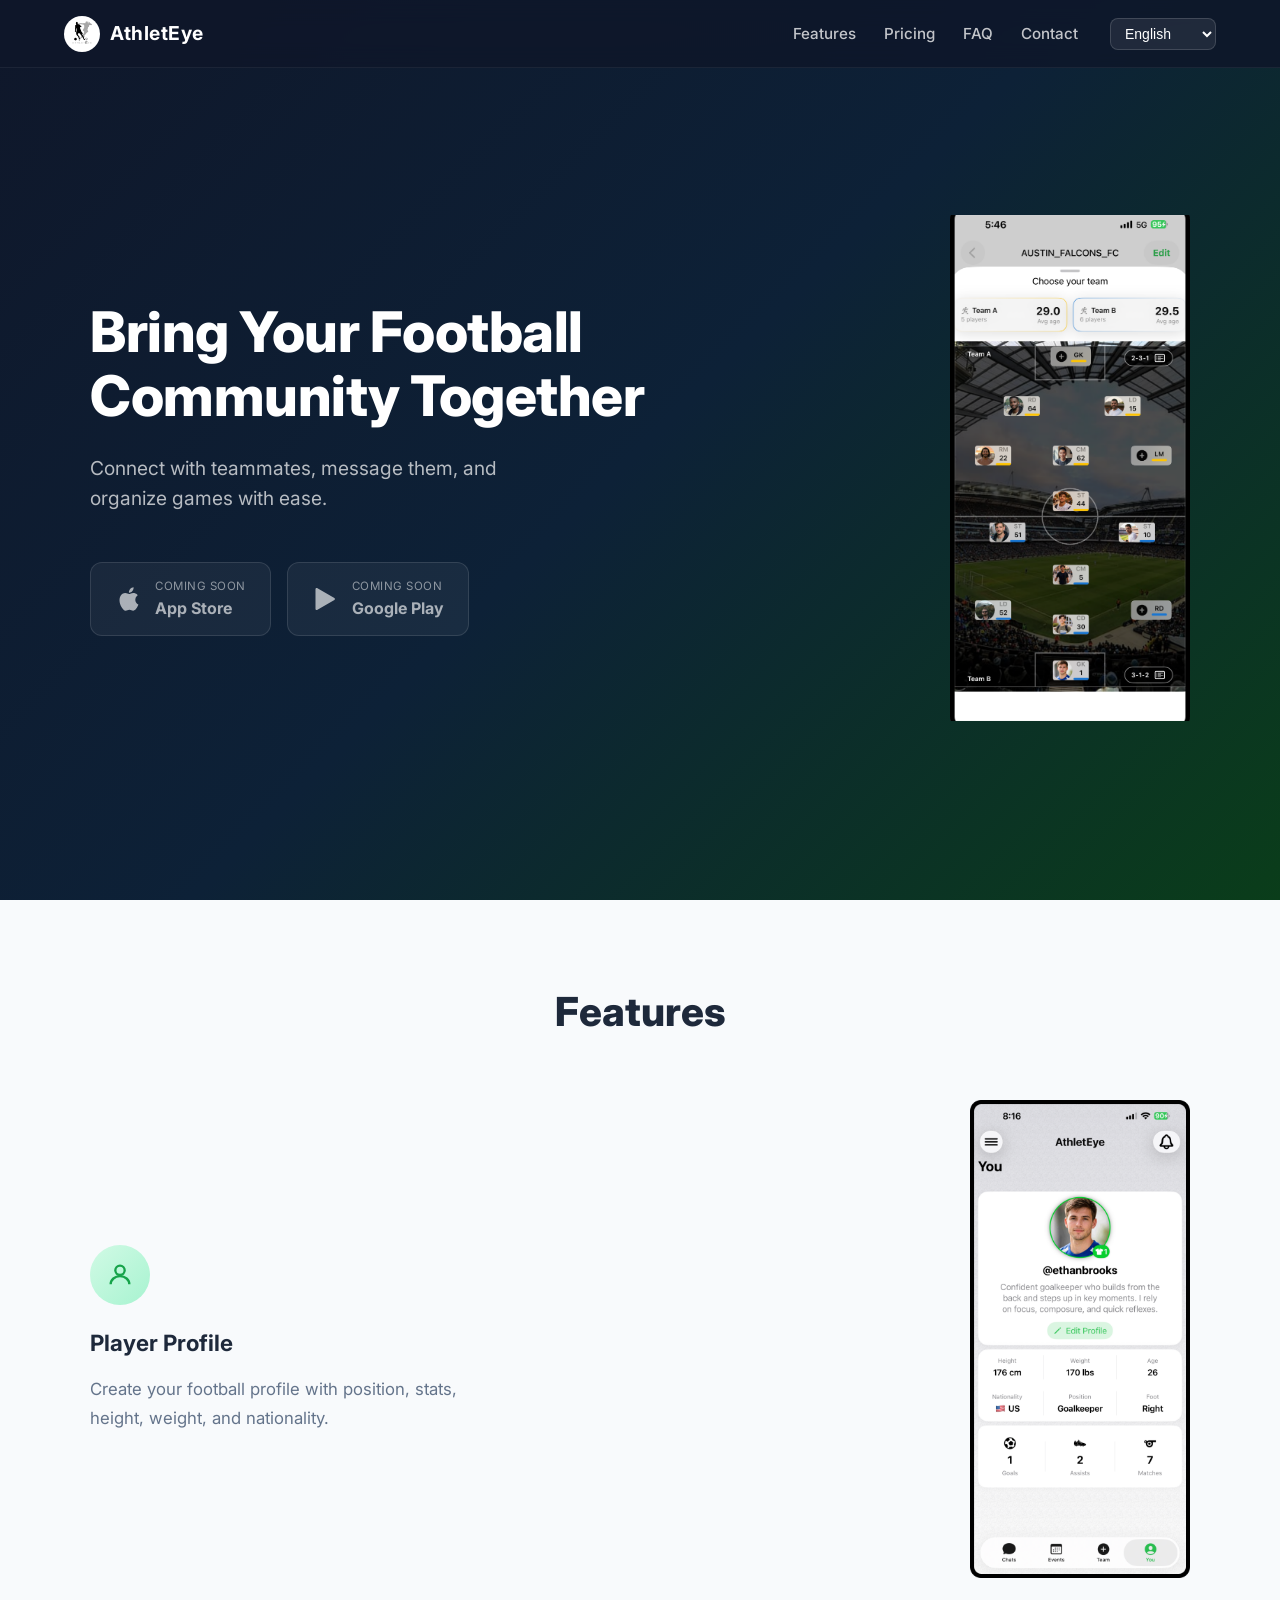
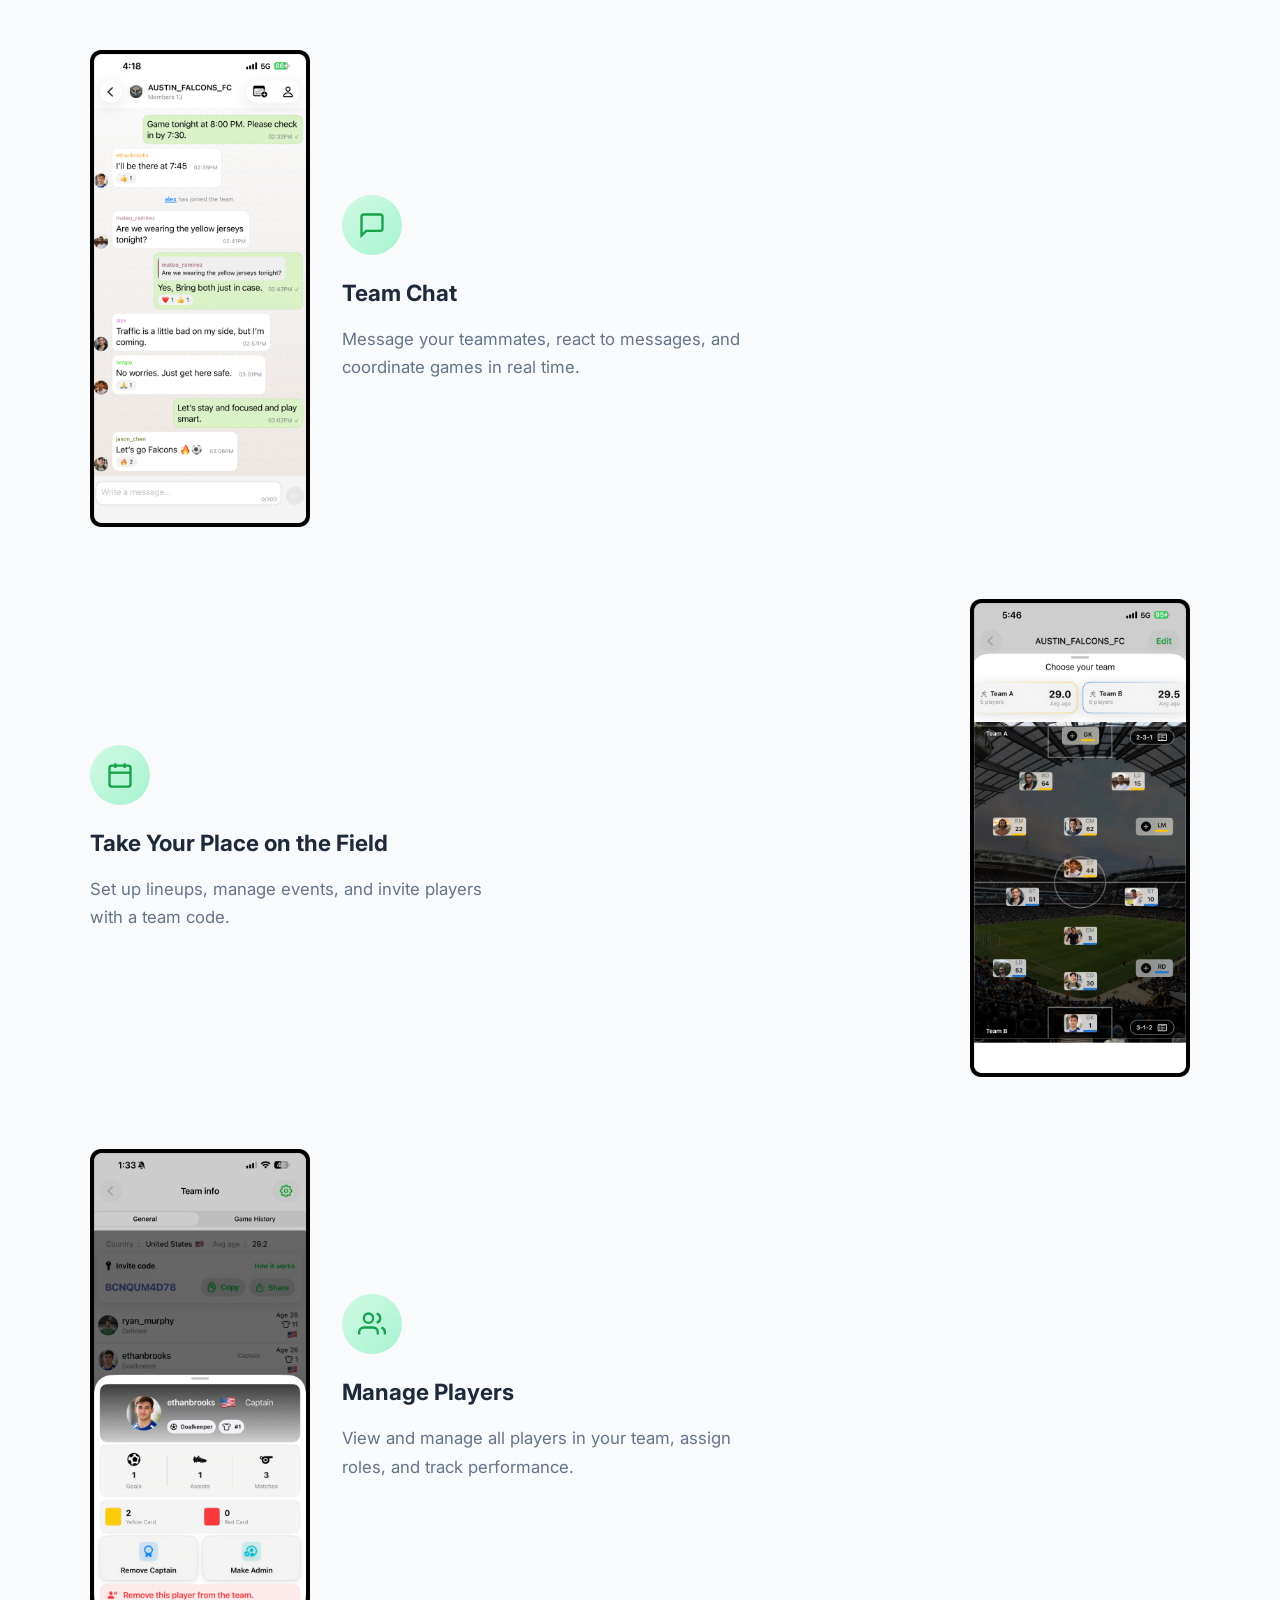
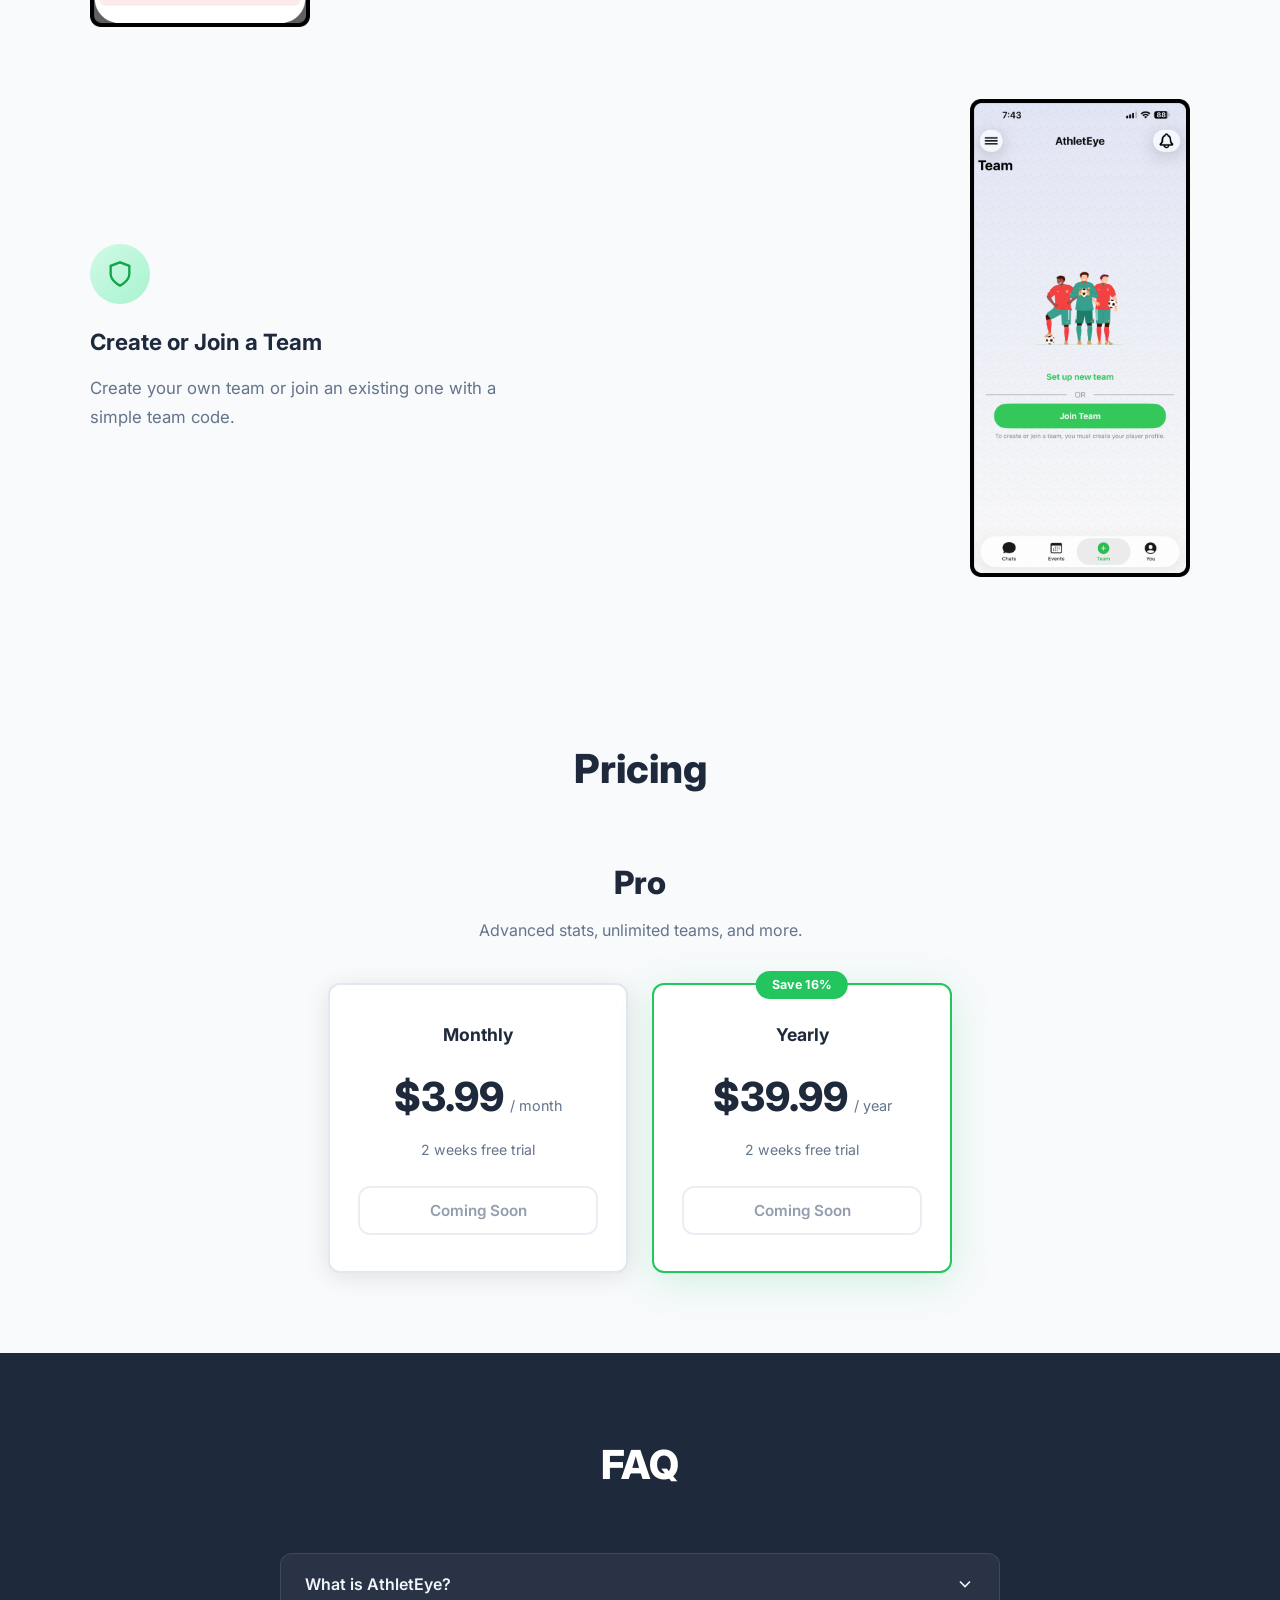
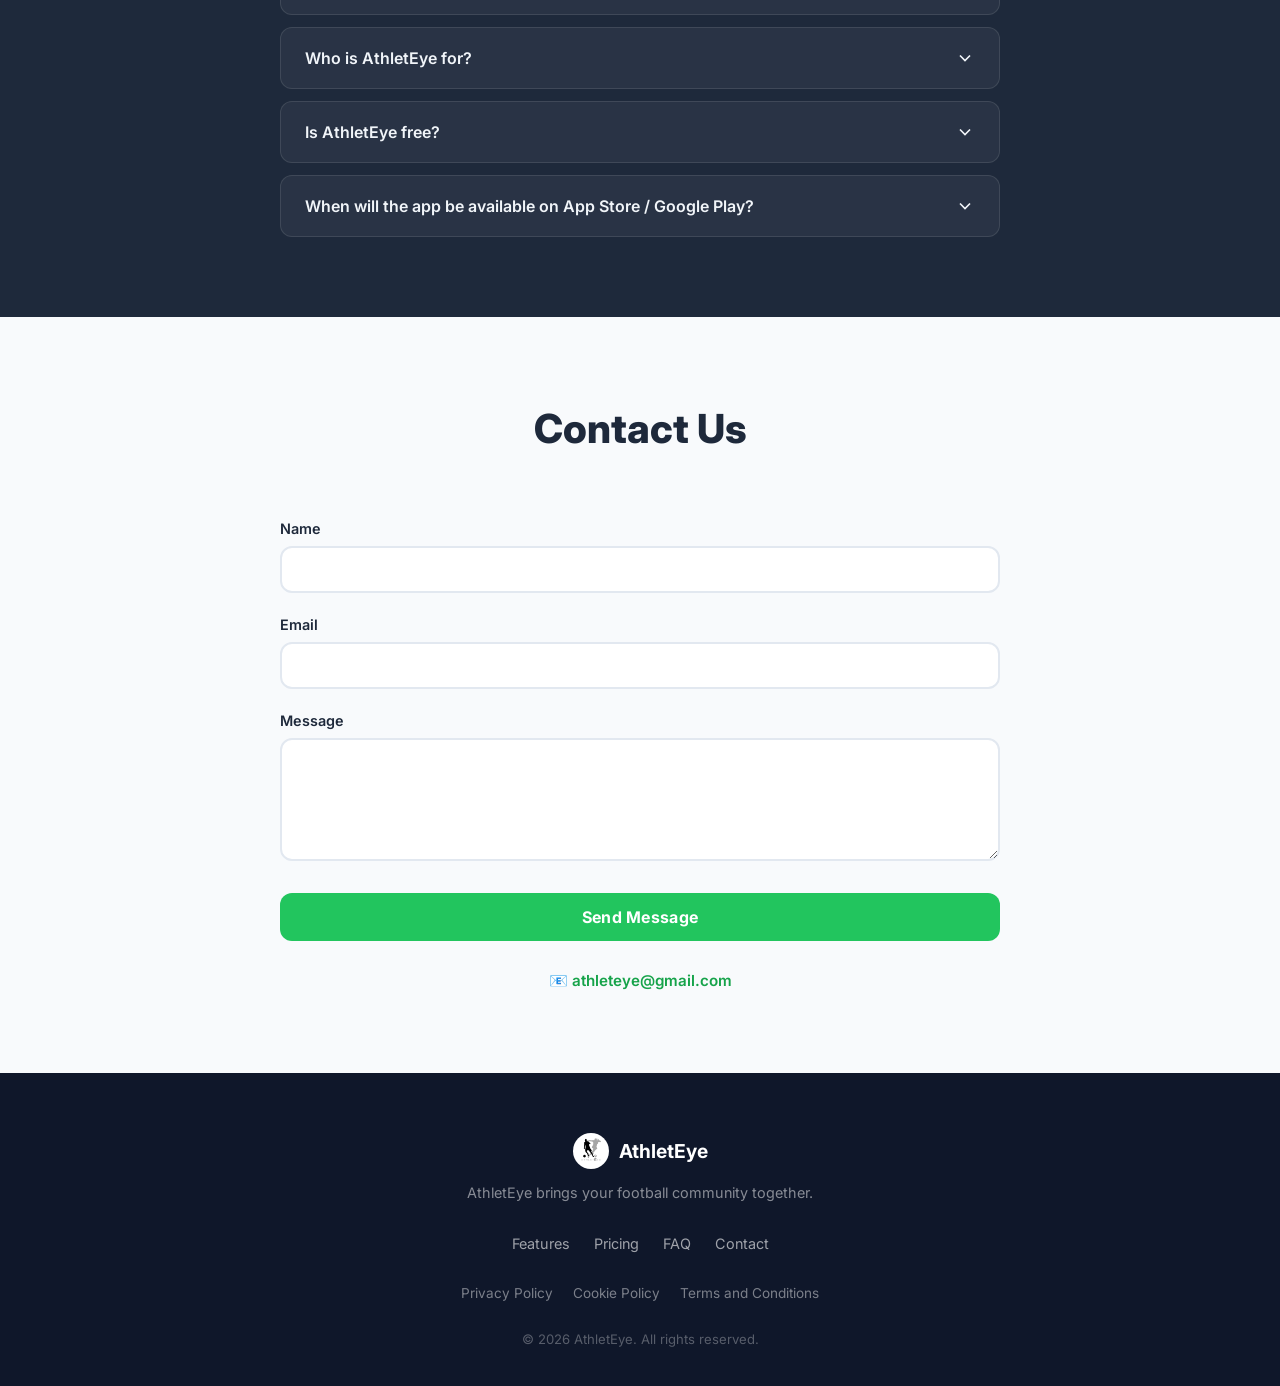
==== commit 77835833: "UI improvements: circular logo, images folder, remove phone frames, bigger fonts, reduce gaps and wh" ====
--- a/index.html
+++ b/index.html
@@ -15,7 +15,7 @@
     <nav id="navbar">
         <div class="nav-inner">
             <a class="nav-brand" href="#">
-                <img src="appicon.png" alt="AthletEye Logo" class="nav-logo">
+                <img src="images/appicon.png" alt="AthletEye Logo" class="nav-logo">
                 <span class="nav-name">AthletEye</span>
             </a>
             <ul class="nav-links">
@@ -64,8 +64,8 @@
             </div>
             <div class="hero-phone-col">
                 <div class="hero-phone-frame">
-                    <img src="chat.png" alt="Team Chat" class="hero-phone-img hero-phone-img--1" loading="eager">
-                    <img src="formation.png" alt="Formation" class="hero-phone-img hero-phone-img--2" loading="eager">
+                    <img src="images/chat.png" alt="Team Chat" class="hero-phone-img hero-phone-img--1" loading="eager">
+                    <img src="images/formation.png" alt="Formation" class="hero-phone-img hero-phone-img--2" loading="eager">
                 </div>
             </div>
         </div>
@@ -85,9 +85,7 @@
                         <p data-i18n="features.feature1_desc">Create your football profile with position, stats, height, weight, and nationality.</p>
                     </div>
                     <div class="feature-row__phone">
-                        <div class="phone-frame">
-                            <img src="createplayerprofile.png" alt="Player Profile Screen" loading="lazy">
-                        </div>
+                        <img src="images/createplayerprofile.png" alt="Player Profile Screen" loading="lazy">
                     </div>
                 </div>
                 <div class="feature-row feature-row--reverse">
@@ -99,9 +97,7 @@
                         <p data-i18n="features.feature2_desc">Message your teammates, react to messages, and coordinate games in real time.</p>
                     </div>
                     <div class="feature-row__phone">
-                        <div class="phone-frame">
-                            <img src="chat.png" alt="Team Chat Screen" loading="lazy">
-                        </div>
+                        <img src="images/chat.png" alt="Team Chat Screen" loading="lazy">
                     </div>
                 </div>
                 <div class="feature-row">
@@ -113,9 +109,7 @@
                         <p data-i18n="features.feature3_desc">Set up lineups, manage events, and invite players with a team code.</p>
                     </div>
                     <div class="feature-row__phone">
-                        <div class="phone-frame">
-                            <img src="formation.png" alt="Formation Screen" loading="lazy">
-                        </div>
+                        <img src="images/formation.png" alt="Formation Screen" loading="lazy">
                     </div>
                 </div>
                 <div class="feature-row feature-row--reverse">
@@ -127,9 +121,7 @@
                         <p data-i18n="features.feature4_desc">View and manage all players in your team, assign roles, and track performance.</p>
                     </div>
                     <div class="feature-row__phone">
-                        <div class="phone-frame">
-                            <img src="manageteamplayers.png" alt="Manage Players Screen" loading="lazy">
-                        </div>
+                        <img src="images/manageteamplayers.png" alt="Manage Players Screen" loading="lazy">
                     </div>
                 </div>
                 <div class="feature-row">
@@ -141,9 +133,7 @@
                         <p data-i18n="features.feature5_desc">Create your own team or join an existing one with a simple team code.</p>
                     </div>
                     <div class="feature-row__phone">
-                        <div class="phone-frame">
-                            <img src="createorjointeam.png" alt="Create or Join Team Screen" loading="lazy">
-                        </div>
+                        <img src="images/createorjointeam.png" alt="Create or Join Team Screen" loading="lazy">
                     </div>
                 </div>
             </div>
@@ -259,7 +249,7 @@
     <footer id="footer">
         <div class="footer-inner">
             <div class="footer-brand">
-                <img src="appicon.png" alt="AthletEye Logo" class="footer-logo">
+                <img src="images/appicon.png" alt="AthletEye Logo" class="footer-logo">
                 <span class="footer-name">AthletEye</span>
             </div>
             <p class="footer-tagline" data-i18n="footer.tagline">AthletEye brings your football community together.</p>
--- a/styles.css
+++ b/styles.css
@@ -74,7 +74,7 @@
     flex-shrink: 0;
 }
 
-.nav-logo { width: 36px; height: 36px; object-fit: contain; }
+.nav-logo { width: 36px; height: 36px; border-radius: 50%; object-fit: cover; }
 
 .nav-name {
     font-size: 1.2rem;
@@ -137,7 +137,7 @@
 /* ===========================
    Sections common
    =========================== */
-.section { padding: 96px 24px; }
+.section { padding: 80px 24px; }
 
 .section--light { background: var(--bg-light); color: var(--text-dark); }
 
@@ -217,12 +217,9 @@
 
 .hero-phone-frame {
     width: 240px;
-    border-radius: 40px;
+    position: relative;
     overflow: hidden;
-    box-shadow: 0 0 0 3px rgba(255,255,255,0.15), 0 16px 56px rgba(0,0,0,0.6);
-    background: #111;
     aspect-ratio: 9/19;
-    position: relative;
 }
 
 .hero-phone-img {
@@ -231,7 +228,6 @@
     width: 100%;
     height: 100%;
     object-fit: cover;
-    border-radius: 38px;
     will-change: opacity;
 }
 
@@ -301,7 +297,7 @@
 .feature-row {
     display: flex;
     align-items: center;
-    gap: 56px;
+    gap: 2rem;
 }
 
 .feature-row--reverse {
@@ -337,7 +333,7 @@
 }
 
 .feature-row__text h3 {
-    font-size: 1.5rem;
+    font-size: 1.4rem;
     font-weight: 700;
     margin-bottom: 14px;
     color: var(--text-dark);
@@ -345,31 +341,18 @@
 
 .feature-row__text p {
     color: var(--text-muted);
-    font-size: 1rem;
+    font-size: 1.05rem;
     line-height: 1.7;
     max-width: 420px;
 }
 
 /* ===========================
-   Phone Frame (feature rows)
-   =========================== */
-.phone-frame {
+   Feature Row Phone Images
+   =========================== */
+.feature-row__phone img {
     width: 220px;
-    border-radius: 32px;
-    overflow: hidden;
-    box-shadow: 0 12px 48px rgba(0,0,0,0.22), inset 0 0 0 2px rgba(0,0,0,0.08);
-    background: #111;
-    aspect-ratio: 9/19;
-    display: flex;
-    align-items: center;
-    justify-content: center;
-}
-
-.phone-frame img {
-    width: 100%;
-    height: 100%;
-    object-fit: cover;
-    border-radius: 30px;
+    height: auto;
+    display: block;
 }
 
 /* ===========================
@@ -644,7 +627,7 @@
     margin-bottom: 12px;
 }
 
-.footer-logo { width: 36px; height: 36px; object-fit: contain; }
+.footer-logo { width: 36px; height: 36px; border-radius: 50%; object-fit: cover; }
 
 .footer-name { font-size: 1.2rem; font-weight: 700; color: #fff; }
 
@@ -740,7 +723,7 @@
     #language-selector { order: 2; }
     .nav-toggle { order: 3; }
     .section { padding: 72px 16px; }
-    .phone-frame { width: 180px; }
+    .feature-row__phone img { width: 180px; }
     .hero-phone-frame { width: 200px; }
 }
 
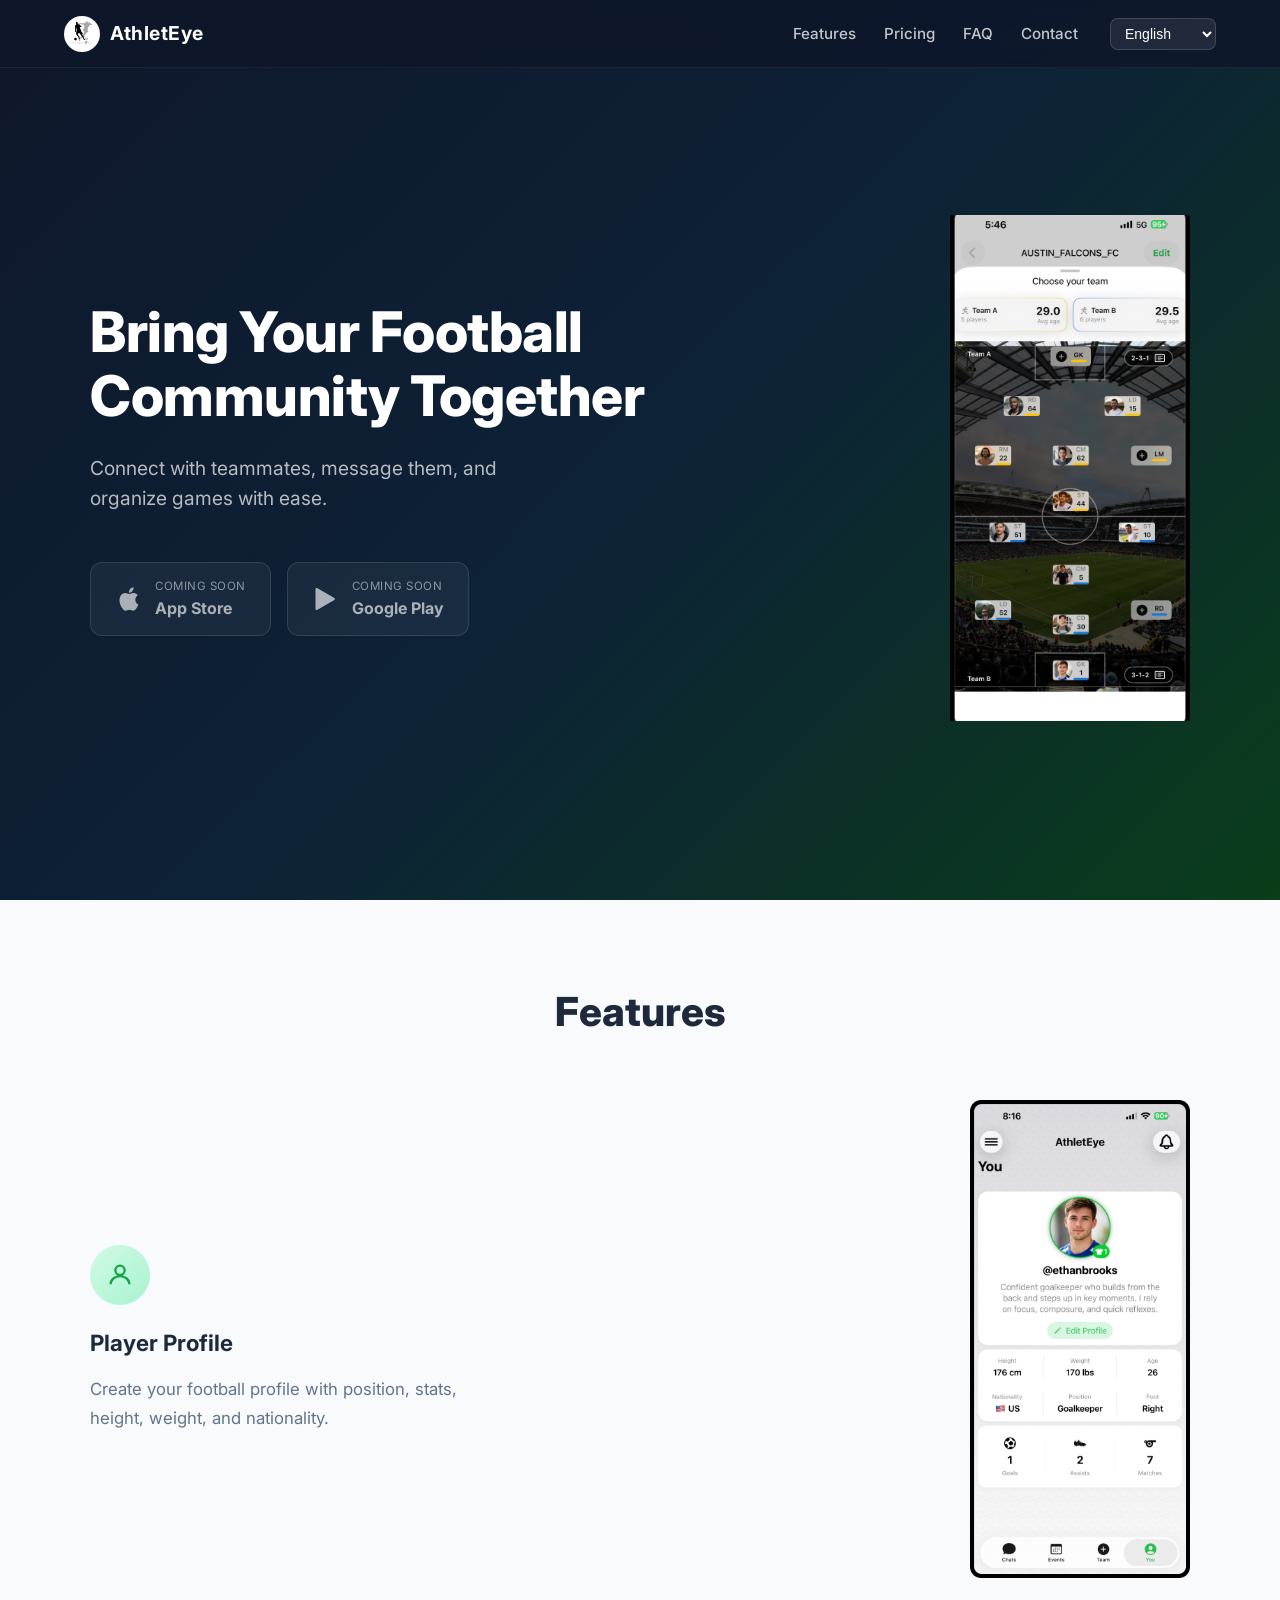
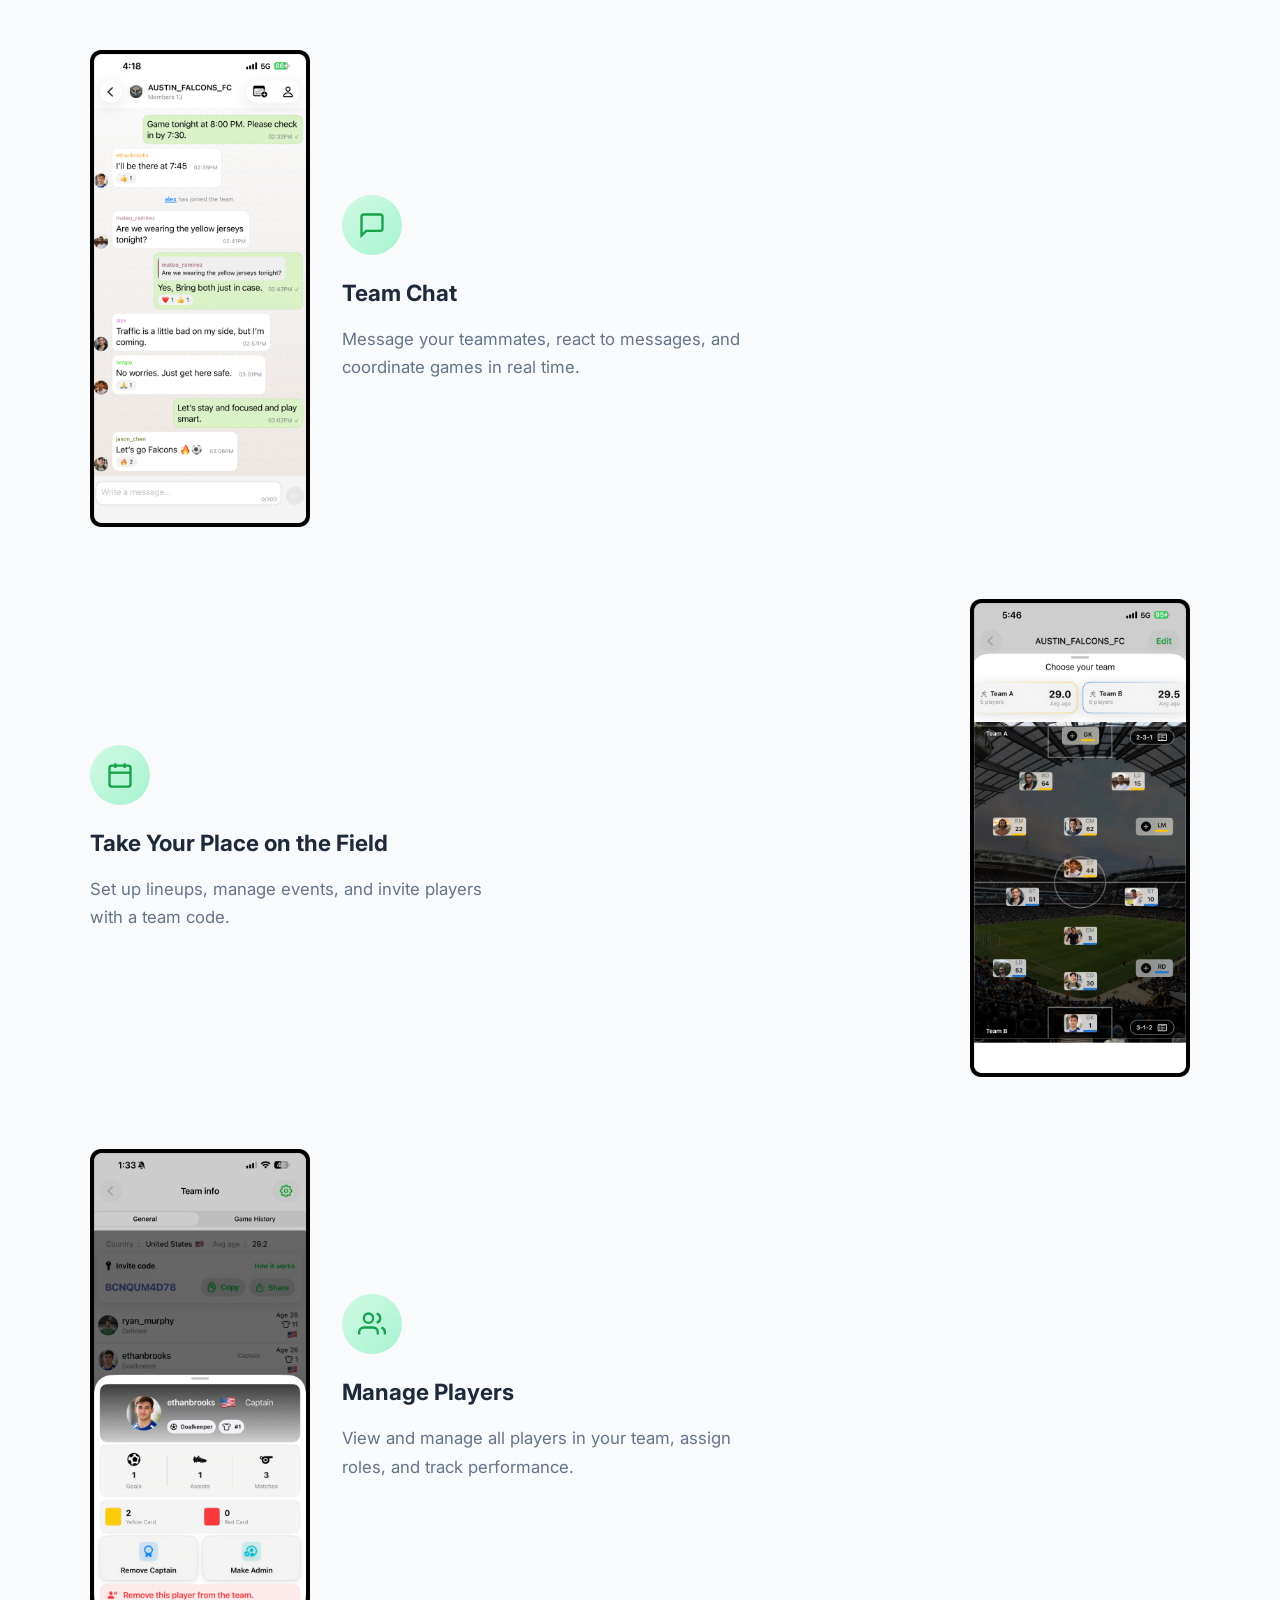
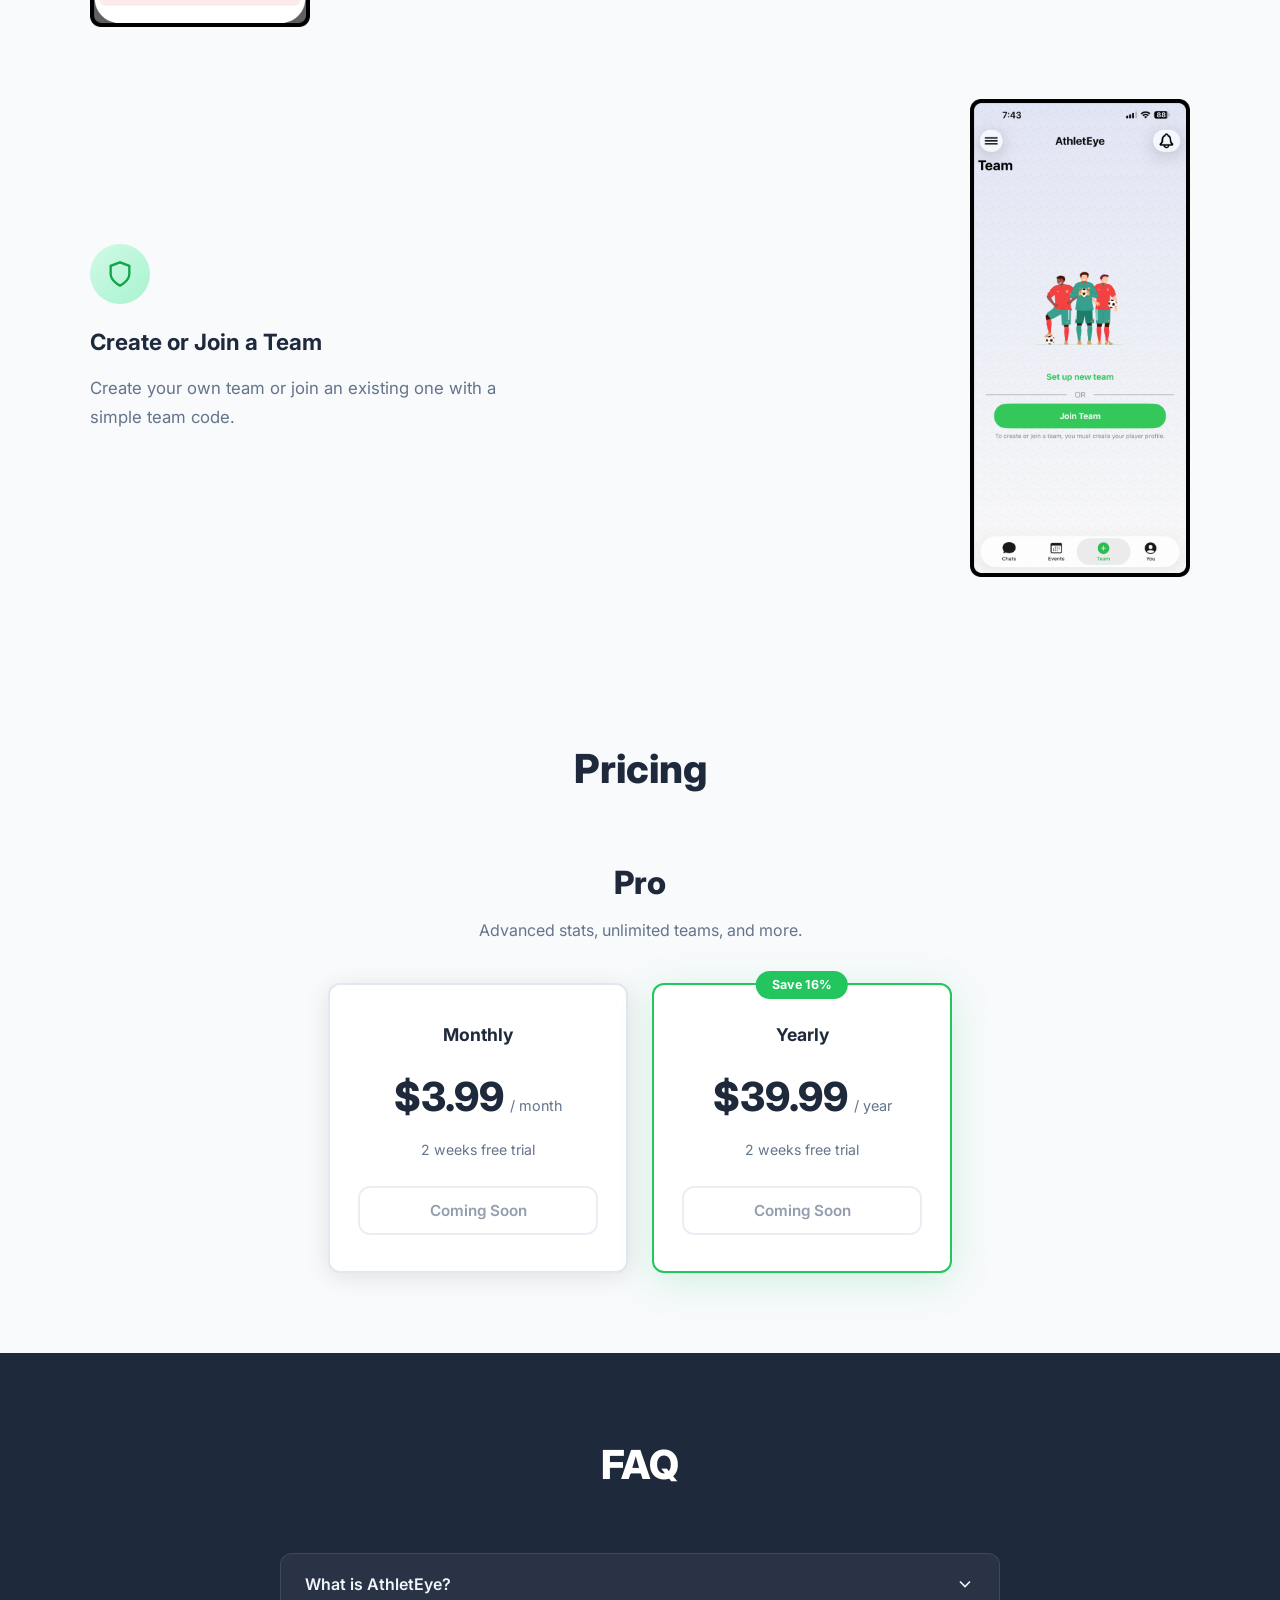
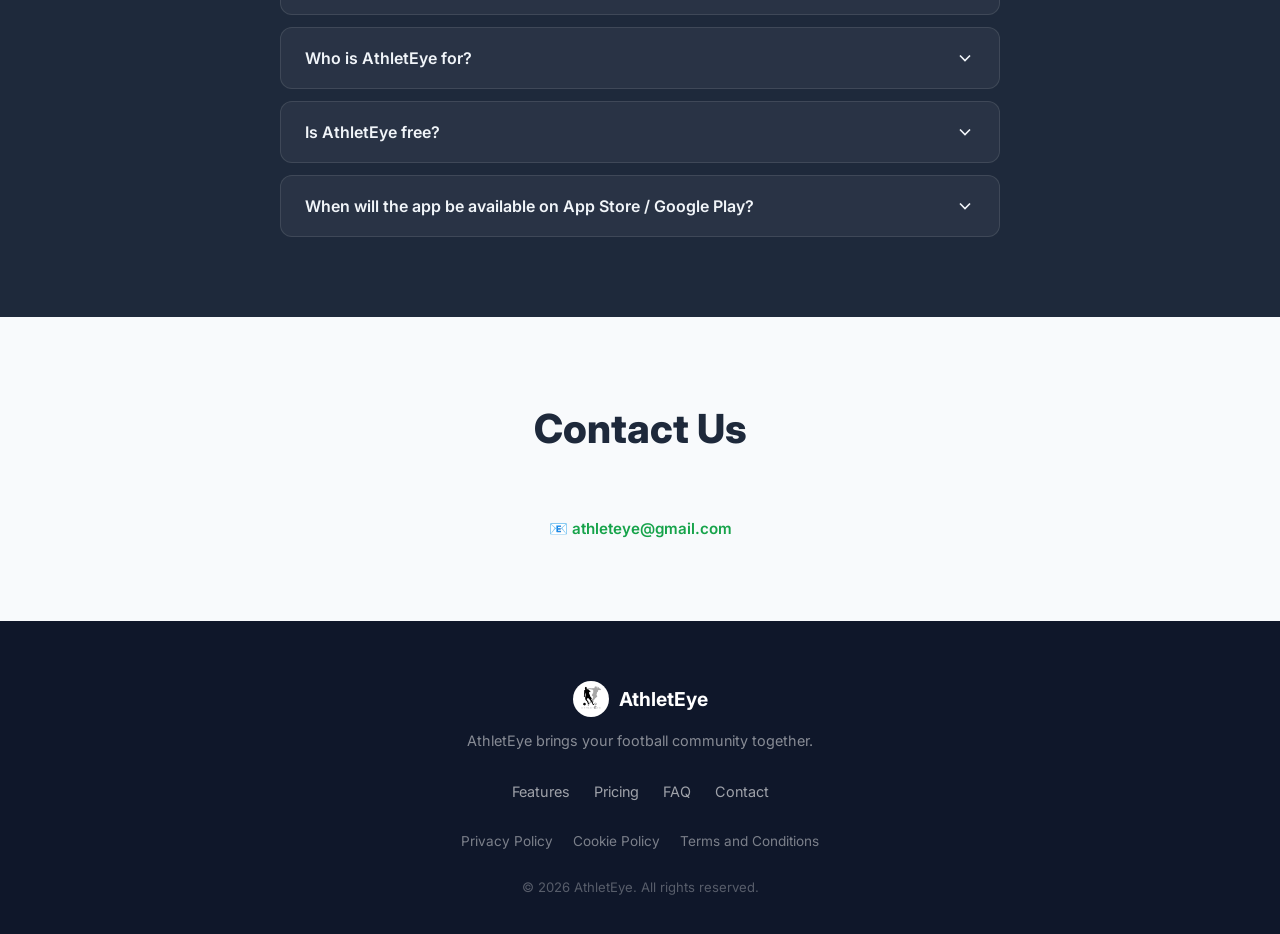
==== commit 17c84a8e: "Simplify Contact section: remove form, related CSS, JS, and translation keys Co-authored-by: mstylmz" ====
--- a/index.html
+++ b/index.html
@@ -225,22 +225,6 @@
     <section id="contact" class="section section--light">
         <div class="container container--narrow">
             <h2 class="section-title" data-i18n="contact.section_title">Contact Us</h2>
-            <form id="contact-form" novalidate>
-                <div class="form-group">
-                    <label for="contact-name" data-i18n="contact.name_label">Name</label>
-                    <input type="text" id="contact-name" name="name" required autocomplete="name">
-                </div>
-                <div class="form-group">
-                    <label for="contact-email" data-i18n="contact.email_label">Email</label>
-                    <input type="email" id="contact-email" name="email" required autocomplete="email">
-                </div>
-                <div class="form-group">
-                    <label for="contact-message" data-i18n="contact.message_label">Message</label>
-                    <textarea id="contact-message" name="message" rows="5" required></textarea>
-                </div>
-                <button type="submit" class="btn-submit" data-i18n="contact.send_btn">Send Message</button>
-                <p class="form-success" id="form-success" hidden data-i18n="contact.success_msg">Thank you! Your message has been sent.</p>
-            </form>
             <p class="contact-email">📧 <a href="mailto:athleteye@gmail.com">athleteye@gmail.com</a></p>
         </div>
     </section>
--- a/styles.css
+++ b/styles.css
@@ -533,62 +533,6 @@
 /* ===========================
    Contact Section
    =========================== */
-.form-group { margin-bottom: 20px; }
-
-.form-group label {
-    display: block;
-    font-size: 0.9rem;
-    font-weight: 600;
-    color: var(--text-dark);
-    margin-bottom: 6px;
-}
-
-.form-group input,
-.form-group textarea {
-    width: 100%;
-    padding: 12px 16px;
-    border: 2px solid var(--border);
-    border-radius: var(--radius);
-    font-family: var(--font);
-    font-size: 0.95rem;
-    color: var(--text-dark);
-    background: #fff;
-    outline: none;
-    transition: border-color var(--transition), box-shadow var(--transition);
-}
-
-.form-group input:focus,
-.form-group textarea:focus {
-    border-color: var(--green);
-    box-shadow: 0 0 0 3px rgba(34,197,94,0.15);
-}
-
-.form-group textarea { resize: vertical; }
-
-.btn-submit {
-    width: 100%;
-    padding: 14px 0;
-    background: var(--green);
-    color: #fff;
-    border: none;
-    border-radius: var(--radius);
-    font-size: 1rem;
-    font-weight: 700;
-    letter-spacing: 0.3px;
-    transition: background var(--transition), transform var(--transition);
-    margin-top: 4px;
-}
-
-.btn-submit:hover { background: var(--green-dark); transform: translateY(-1px); }
-
-.form-success {
-    margin-top: 16px;
-    text-align: center;
-    color: var(--green-dark);
-    font-weight: 600;
-    font-size: 0.95rem;
-}
-
 .contact-email {
     text-align: center;
     margin-top: 28px;
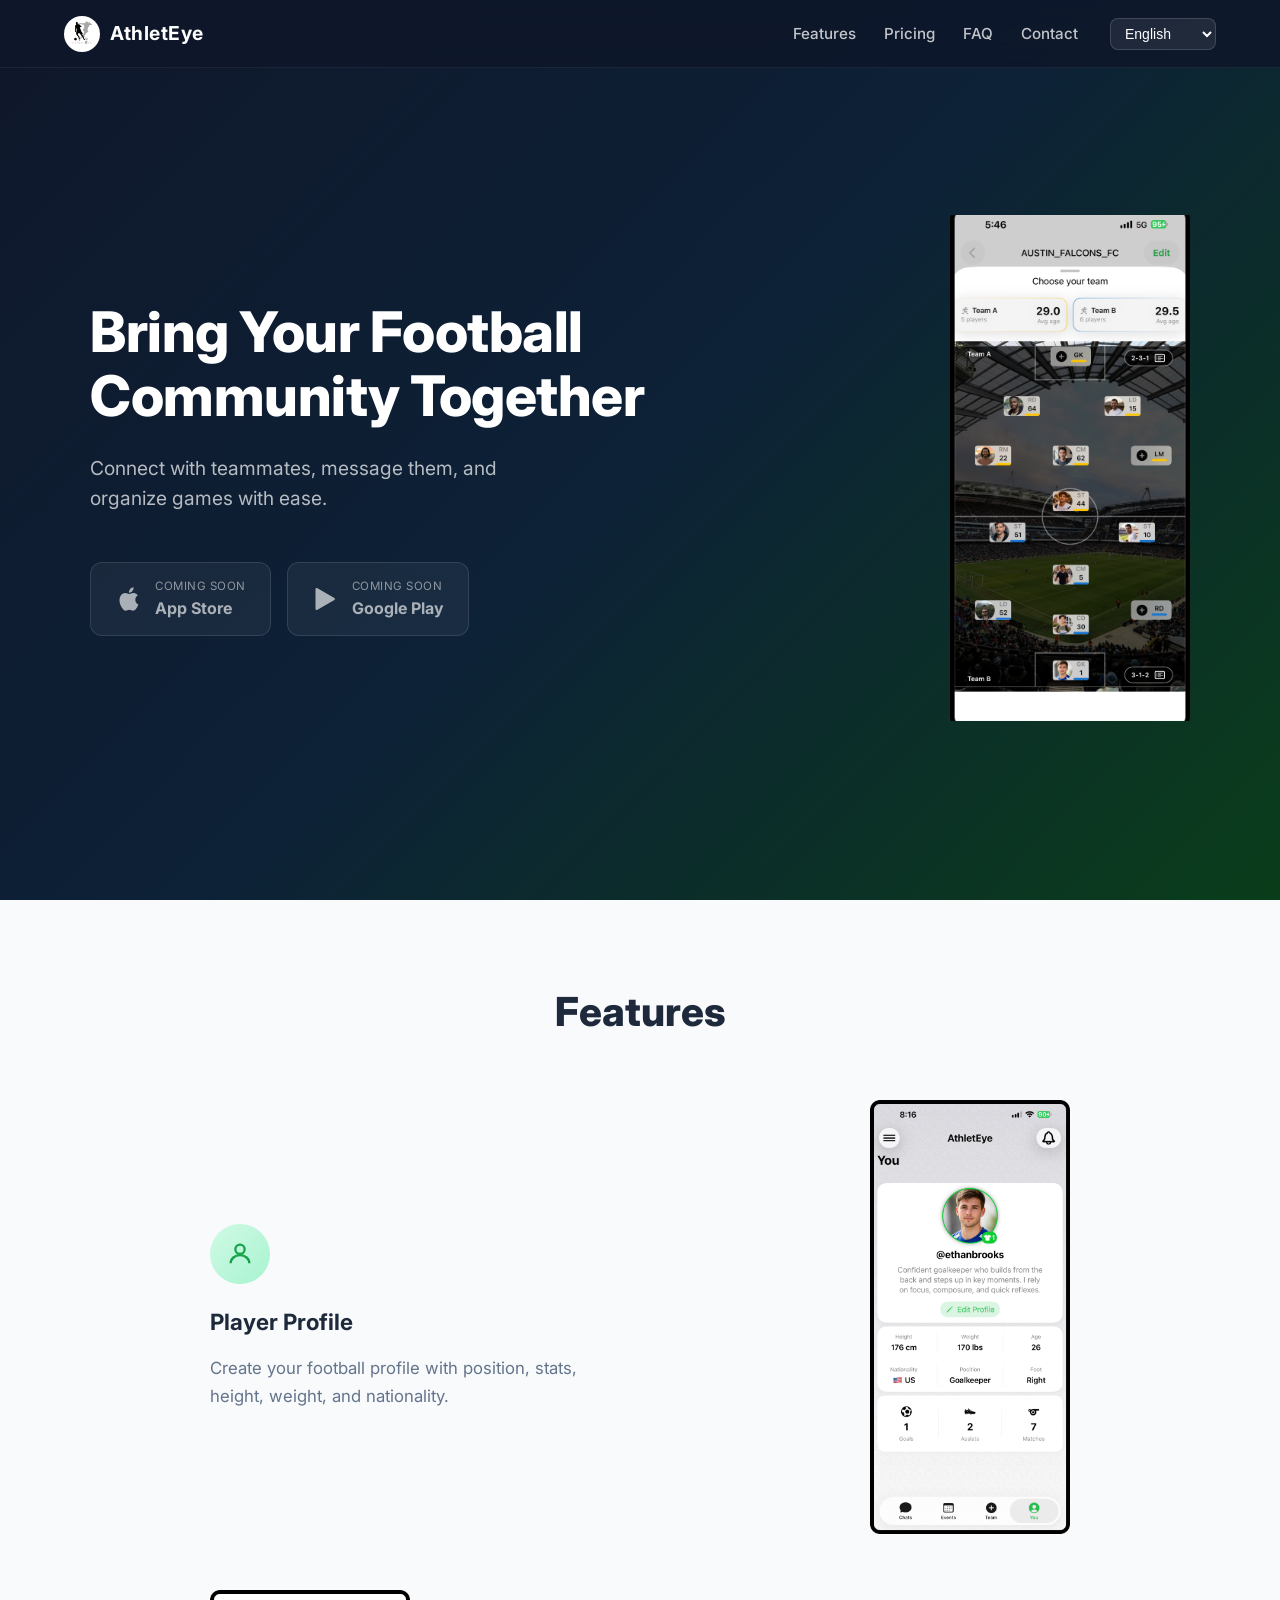
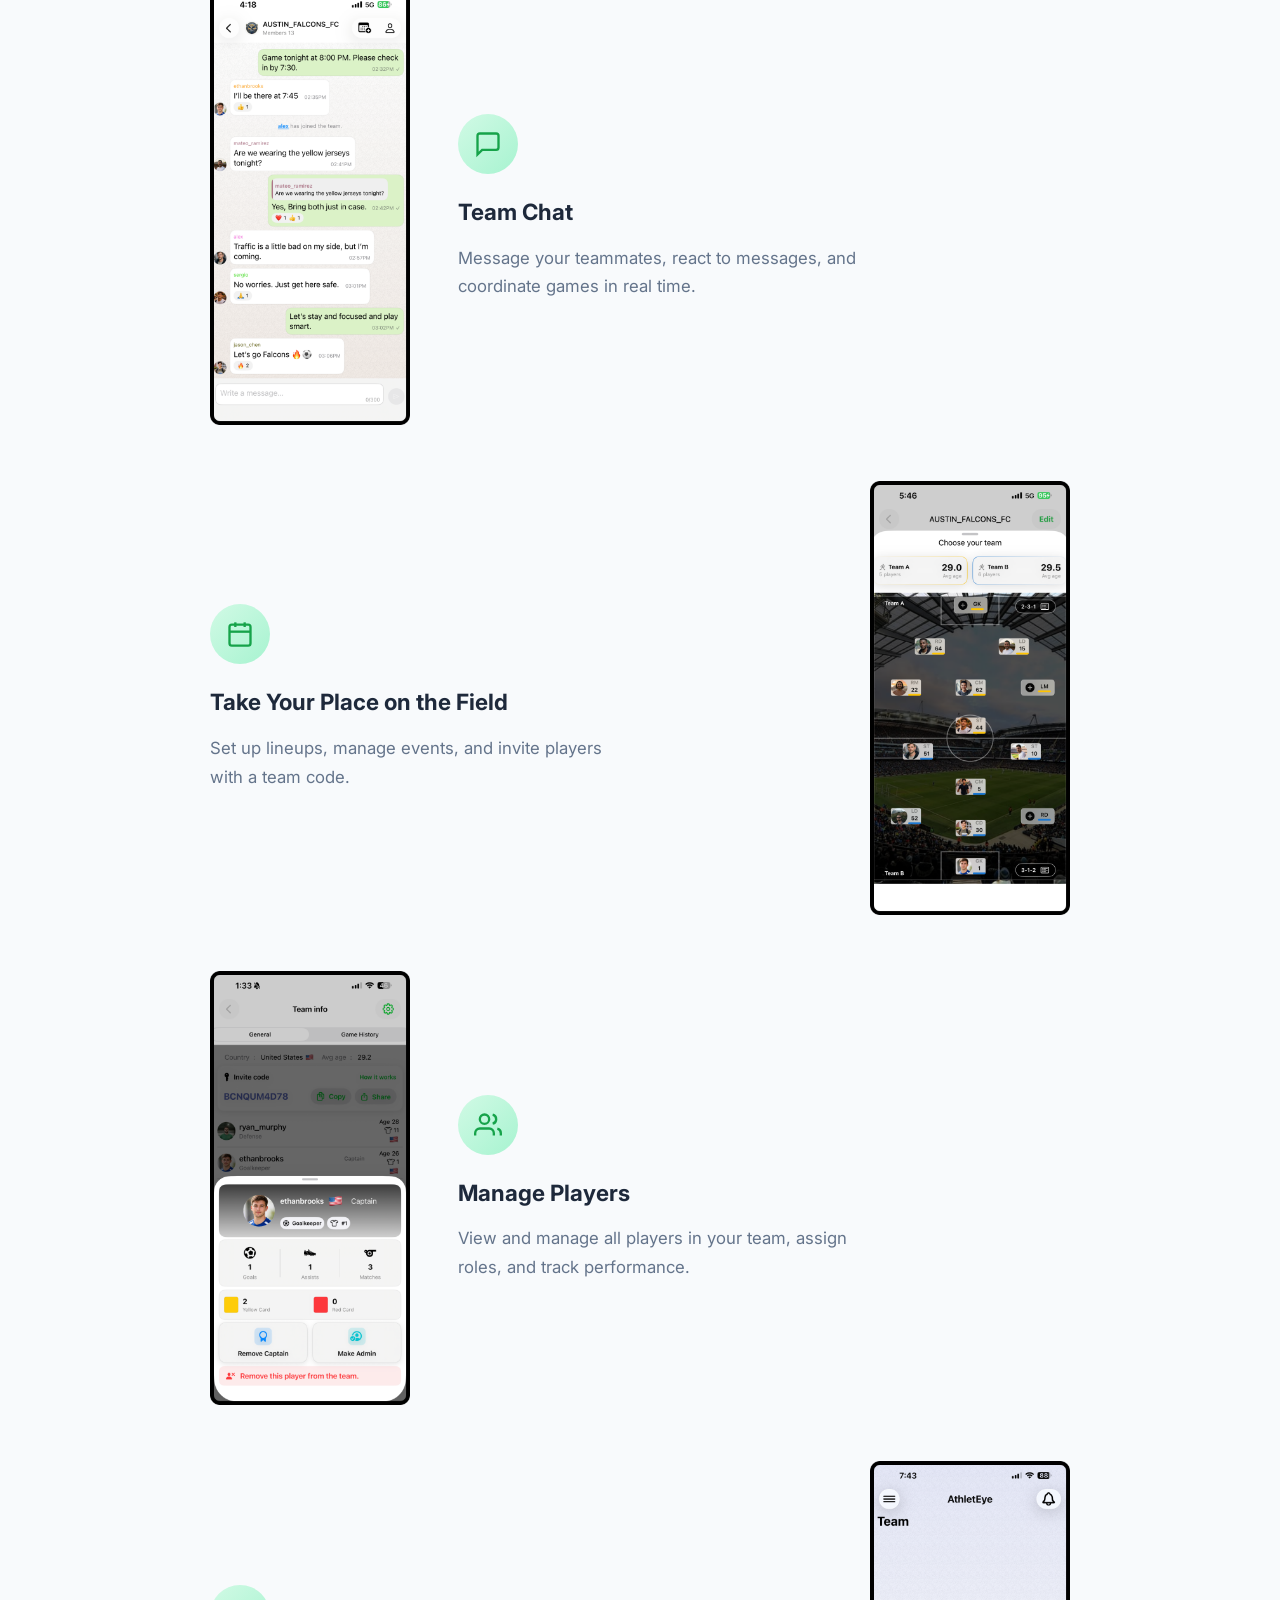
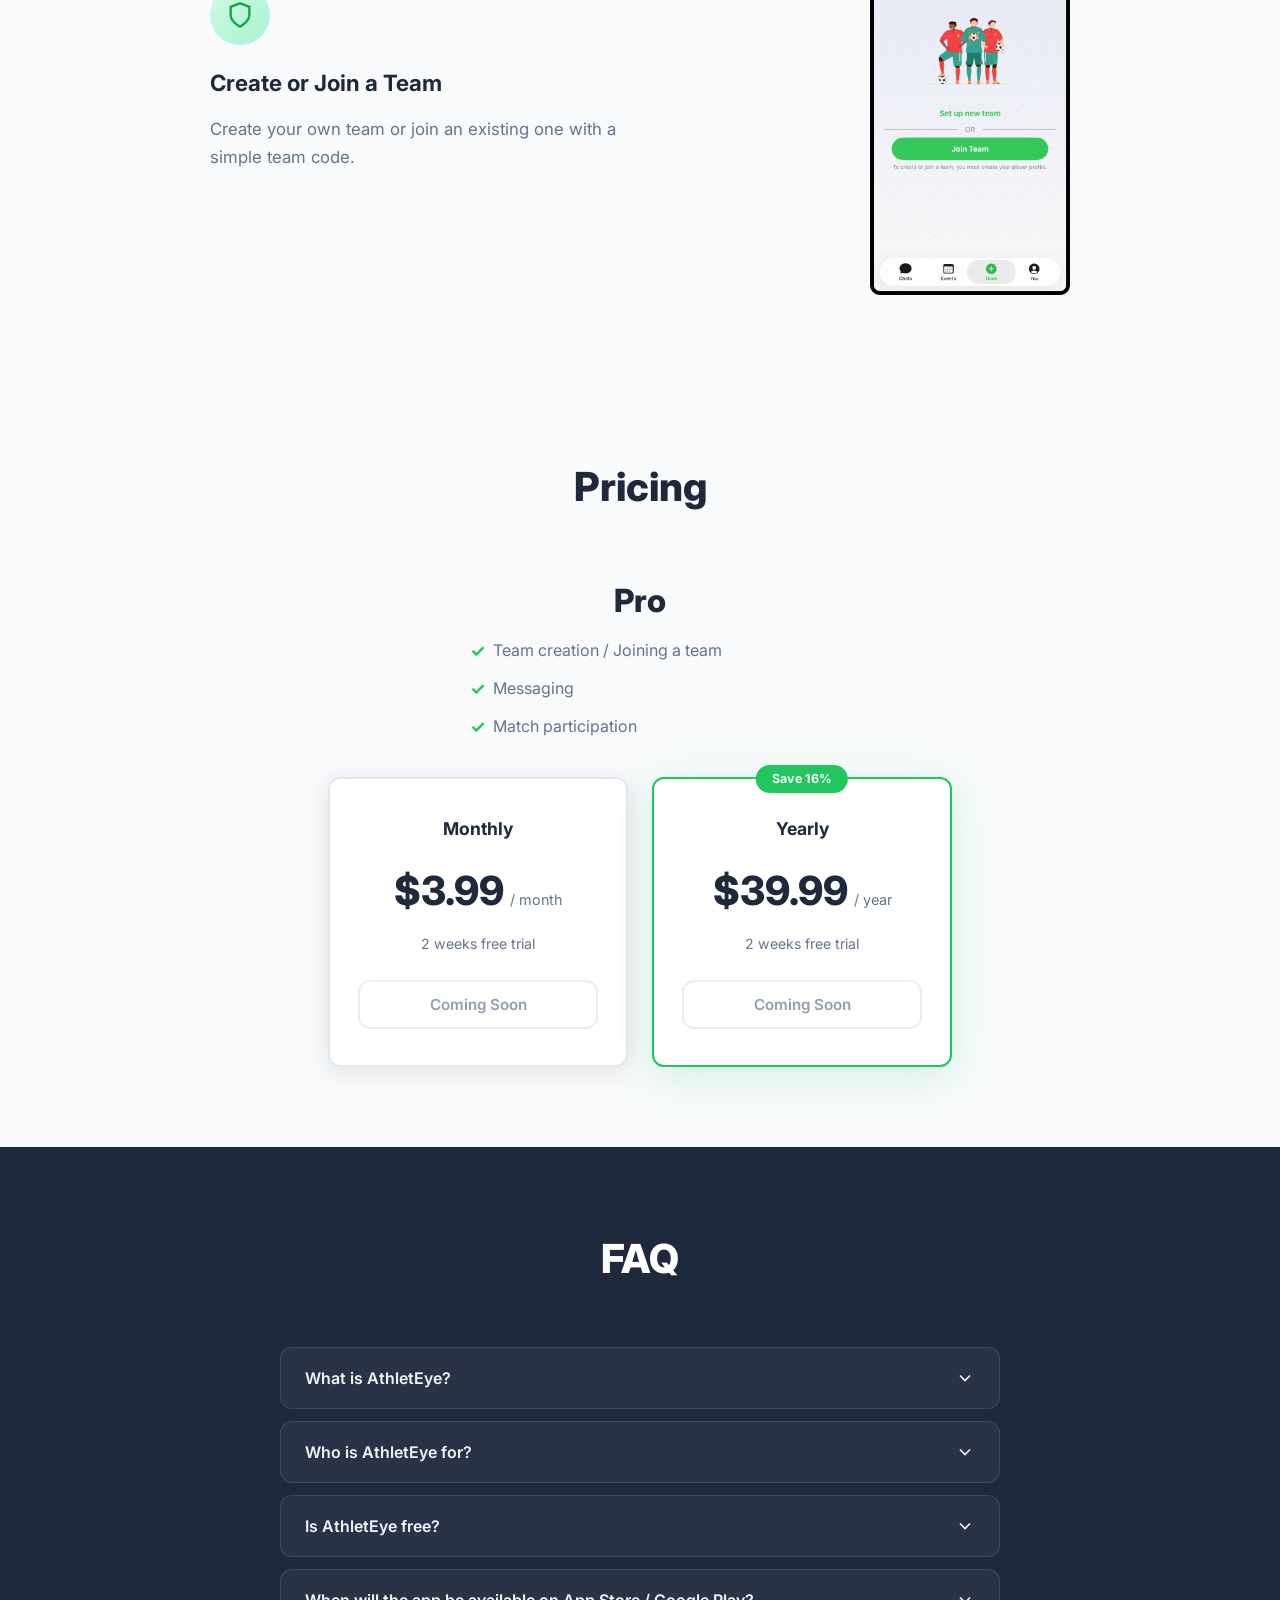
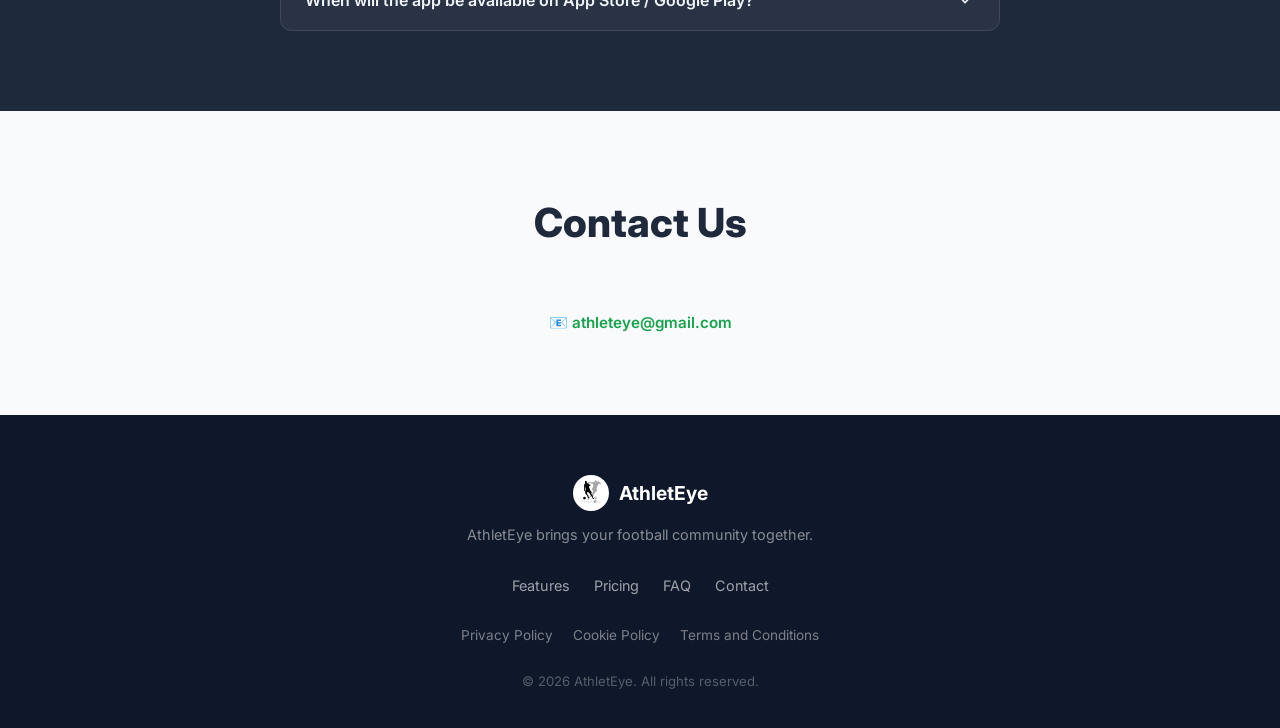
==== commit 6be550d3: "Update Pro pricing section: replace description with feature bullet list Co-authored-by: mstylmz <10" ====
--- a/index.html
+++ b/index.html
@@ -146,7 +146,11 @@
             <h2 class="section-title" data-i18n="pricing.section_title">Pricing</h2>
             <div class="pricing-pro-wrapper">
                 <h3 class="pricing-pro-title" data-i18n="pricing.pro_title">Pro</h3>
-                <p class="pricing-pro-desc" data-i18n="pricing.pro_desc">Advanced stats, unlimited teams, and more.</p>
+                <ul class="pricing-pro-features">
+                    <li data-i18n="pricing.pro_feature1">Team creation / Joining a team</li>
+                    <li data-i18n="pricing.pro_feature2">Messaging</li>
+                    <li data-i18n="pricing.pro_feature3">Match participation</li>
+                </ul>
                 <div class="pricing-options">
                     <div class="pricing-option">
                         <h4 class="pricing-option-label" data-i18n="pricing.monthly">Monthly</h4>
--- a/styles.css
+++ b/styles.css
@@ -291,28 +291,46 @@
 .features-list {
     display: flex;
     flex-direction: column;
-    gap: 72px;
+    gap: 56px;
 }
 
 .feature-row {
-    display: flex;
-    align-items: center;
-    gap: 2rem;
-}
+    display: grid;
+    grid-template-columns: 1fr 200px;
+    align-items: center;
+    gap: 48px;
+    max-width: 860px;
+    margin: 0 auto;
+    width: 100%;
+    opacity: 0;
+    transform: translateY(40px);
+    transition: opacity 0.6s ease, transform 0.6s ease;
+}
+.feature-row.visible {
+    opacity: 1;
+    transform: translateY(0);
+}
+.feature-row:nth-child(1) { transition-delay: 0s; }
+.feature-row:nth-child(2) { transition-delay: 0.1s; }
+.feature-row:nth-child(3) { transition-delay: 0.15s; }
+.feature-row:nth-child(4) { transition-delay: 0.2s; }
+.feature-row:nth-child(5) { transition-delay: 0.25s; }
 
 .feature-row--reverse {
-    flex-direction: row-reverse;
+    grid-template-columns: 200px 1fr;
+}
+.feature-row--reverse .feature-row__phone {
+    order: -1;
 }
 
 .feature-row__text {
-    flex: 1;
     min-width: 0;
 }
 
 .feature-row__phone {
-    flex-shrink: 0;
     display: flex;
     justify-content: center;
+    align-items: center;
 }
 
 .feature-icon {
@@ -350,10 +368,28 @@
    Feature Row Phone Images
    =========================== */
 .feature-row__phone img {
-    width: 220px;
+    width: 200px;
     height: auto;
     display: block;
 }
+
+.pricing-option,
+.faq-item {
+    opacity: 0;
+    transform: translateY(24px);
+    transition: opacity 0.5s ease, transform 0.5s ease;
+}
+.pricing-option.visible,
+.faq-item.visible {
+    opacity: 1;
+    transform: translateY(0);
+}
+.pricing-option:nth-child(1) { transition-delay: 0s; }
+.pricing-option:nth-child(2) { transition-delay: 0.12s; }
+.faq-item:nth-child(1) { transition-delay: 0s; }
+.faq-item:nth-child(2) { transition-delay: 0.08s; }
+.faq-item:nth-child(3) { transition-delay: 0.16s; }
+.faq-item:nth-child(4) { transition-delay: 0.24s; }
 
 /* ===========================
    Pricing Section
@@ -374,7 +410,33 @@
 .pricing-pro-desc {
     color: var(--text-muted);
     font-size: 1rem;
-    margin-bottom: 40px;
+    margin-bottom: 0;
+}
+
+.pricing-pro-features {
+    list-style: none;
+    padding: 0;
+    margin: 0 auto 36px;
+    display: flex;
+    flex-direction: column;
+    gap: 10px;
+    max-width: 340px;
+}
+
+.pricing-pro-features li {
+    color: var(--text-muted);
+    font-size: 1rem;
+    display: flex;
+    align-items: center;
+    gap: 8px;
+}
+
+.pricing-pro-features li::before {
+    content: '✓';
+    color: var(--green);
+    font-weight: 700;
+    font-size: 1.1rem;
+    flex-shrink: 0;
 }
 
 .pricing-options {
@@ -634,8 +696,16 @@
 
     .feature-row,
     .feature-row--reverse {
-        flex-direction: column;
+        grid-template-columns: 1fr;
         text-align: center;
+        gap: 24px;
+    }
+    .feature-row--reverse .feature-row__phone {
+        order: 0;
+    }
+    .feature-row .feature-row__phone,
+    .feature-row--reverse .feature-row__phone {
+        order: -1;
     }
 
     .feature-row__text p { max-width: 100%; }
